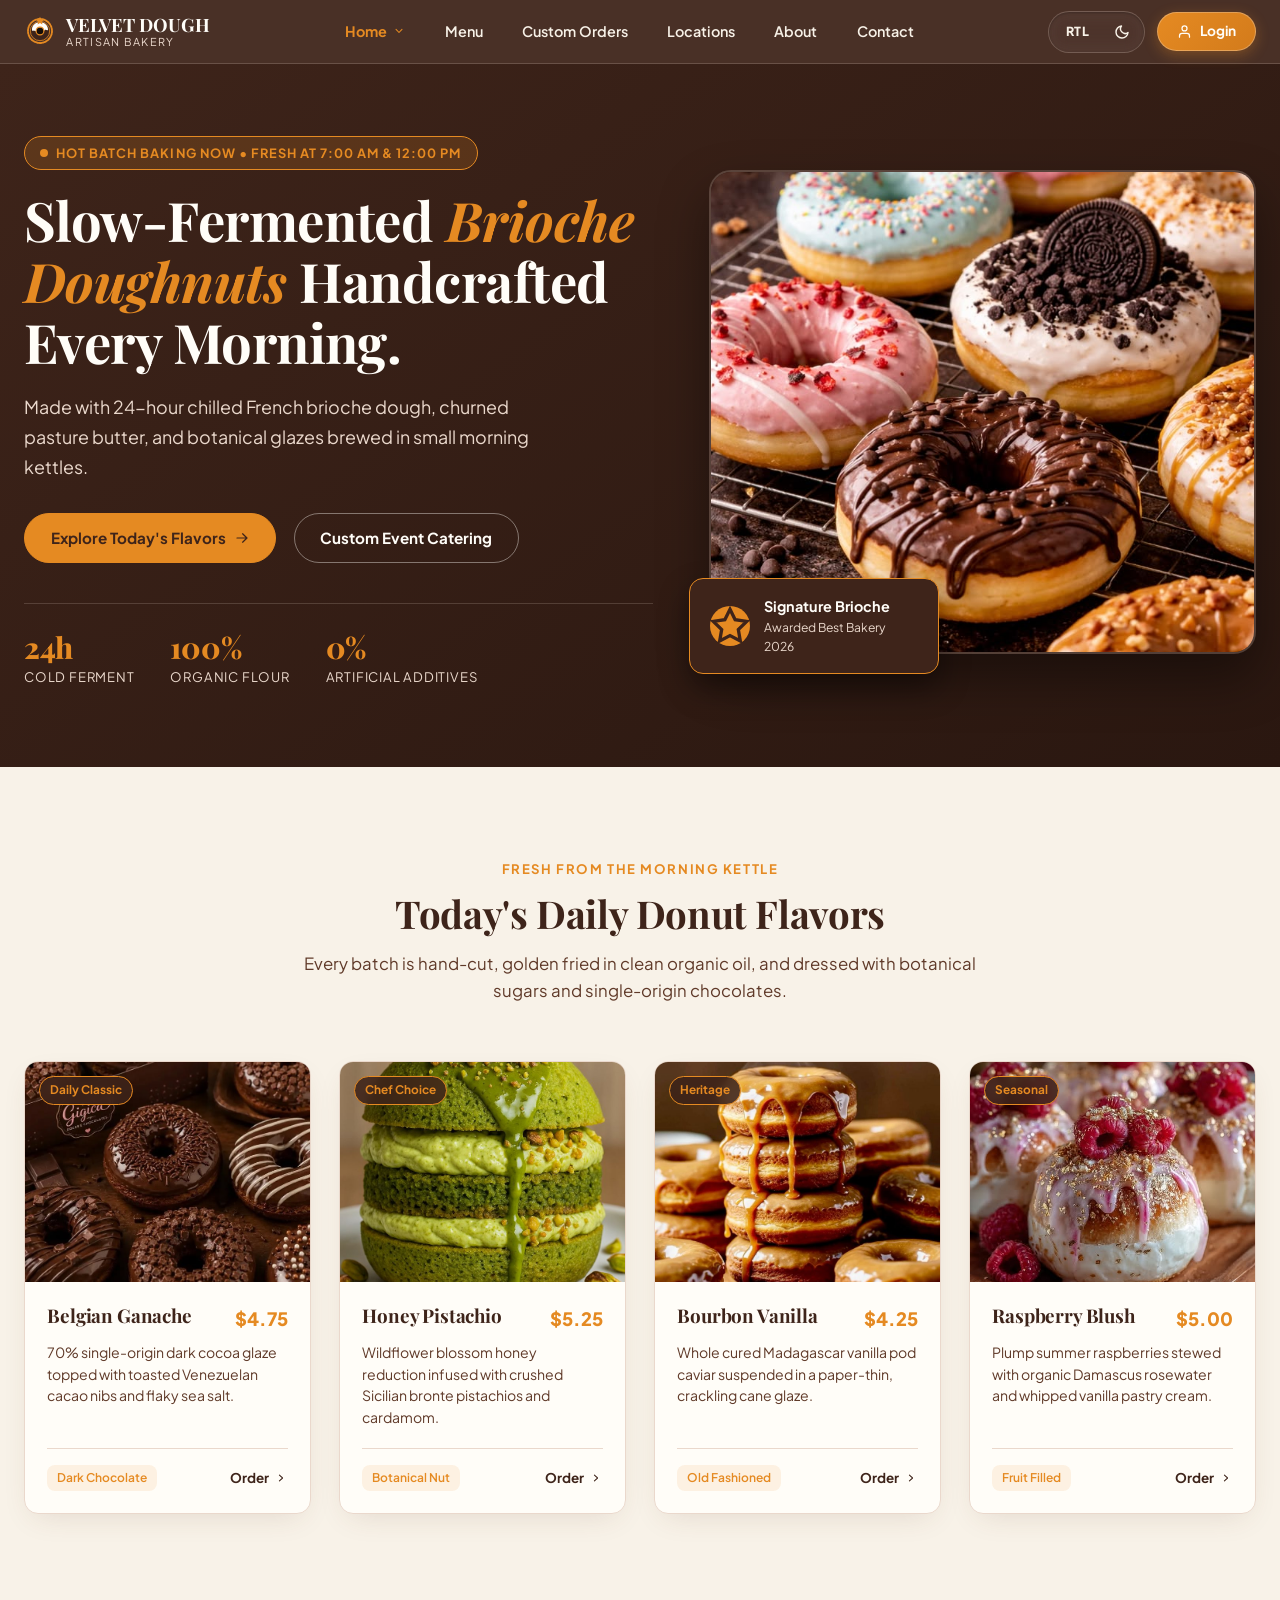
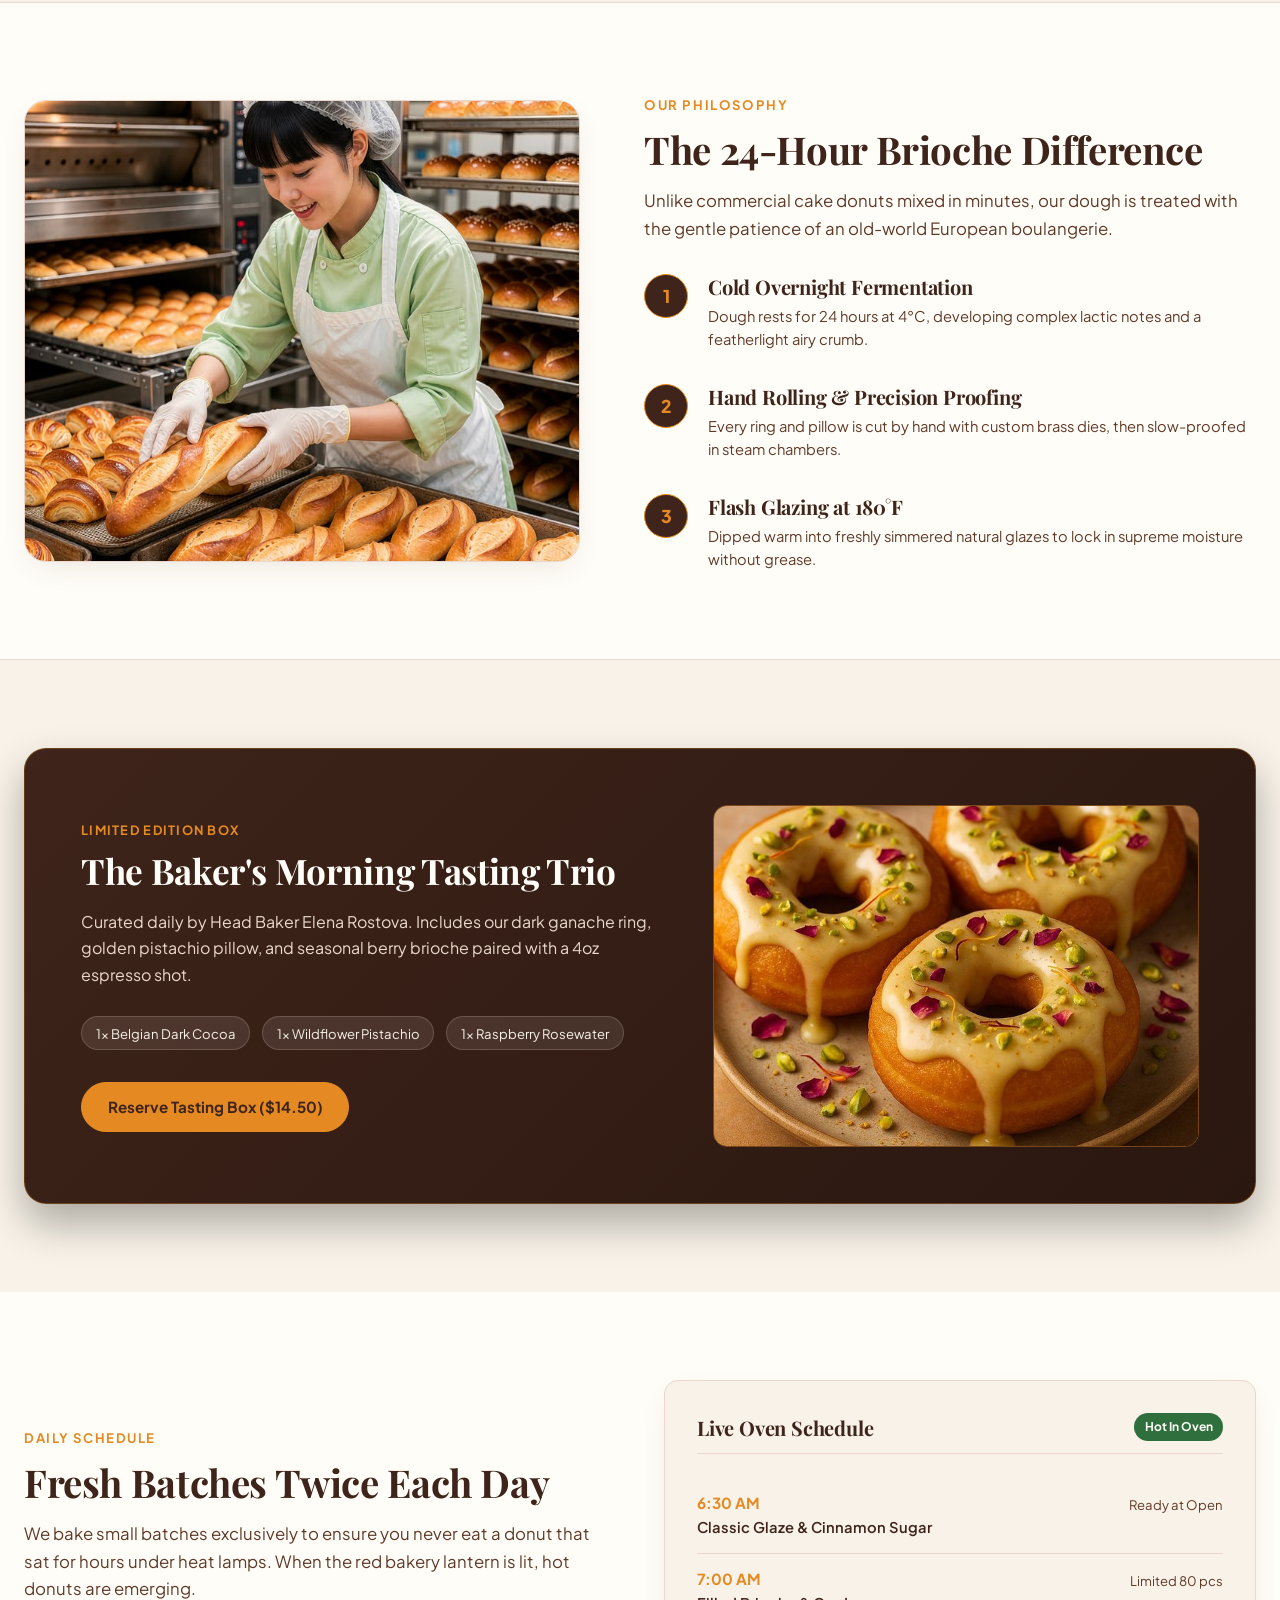
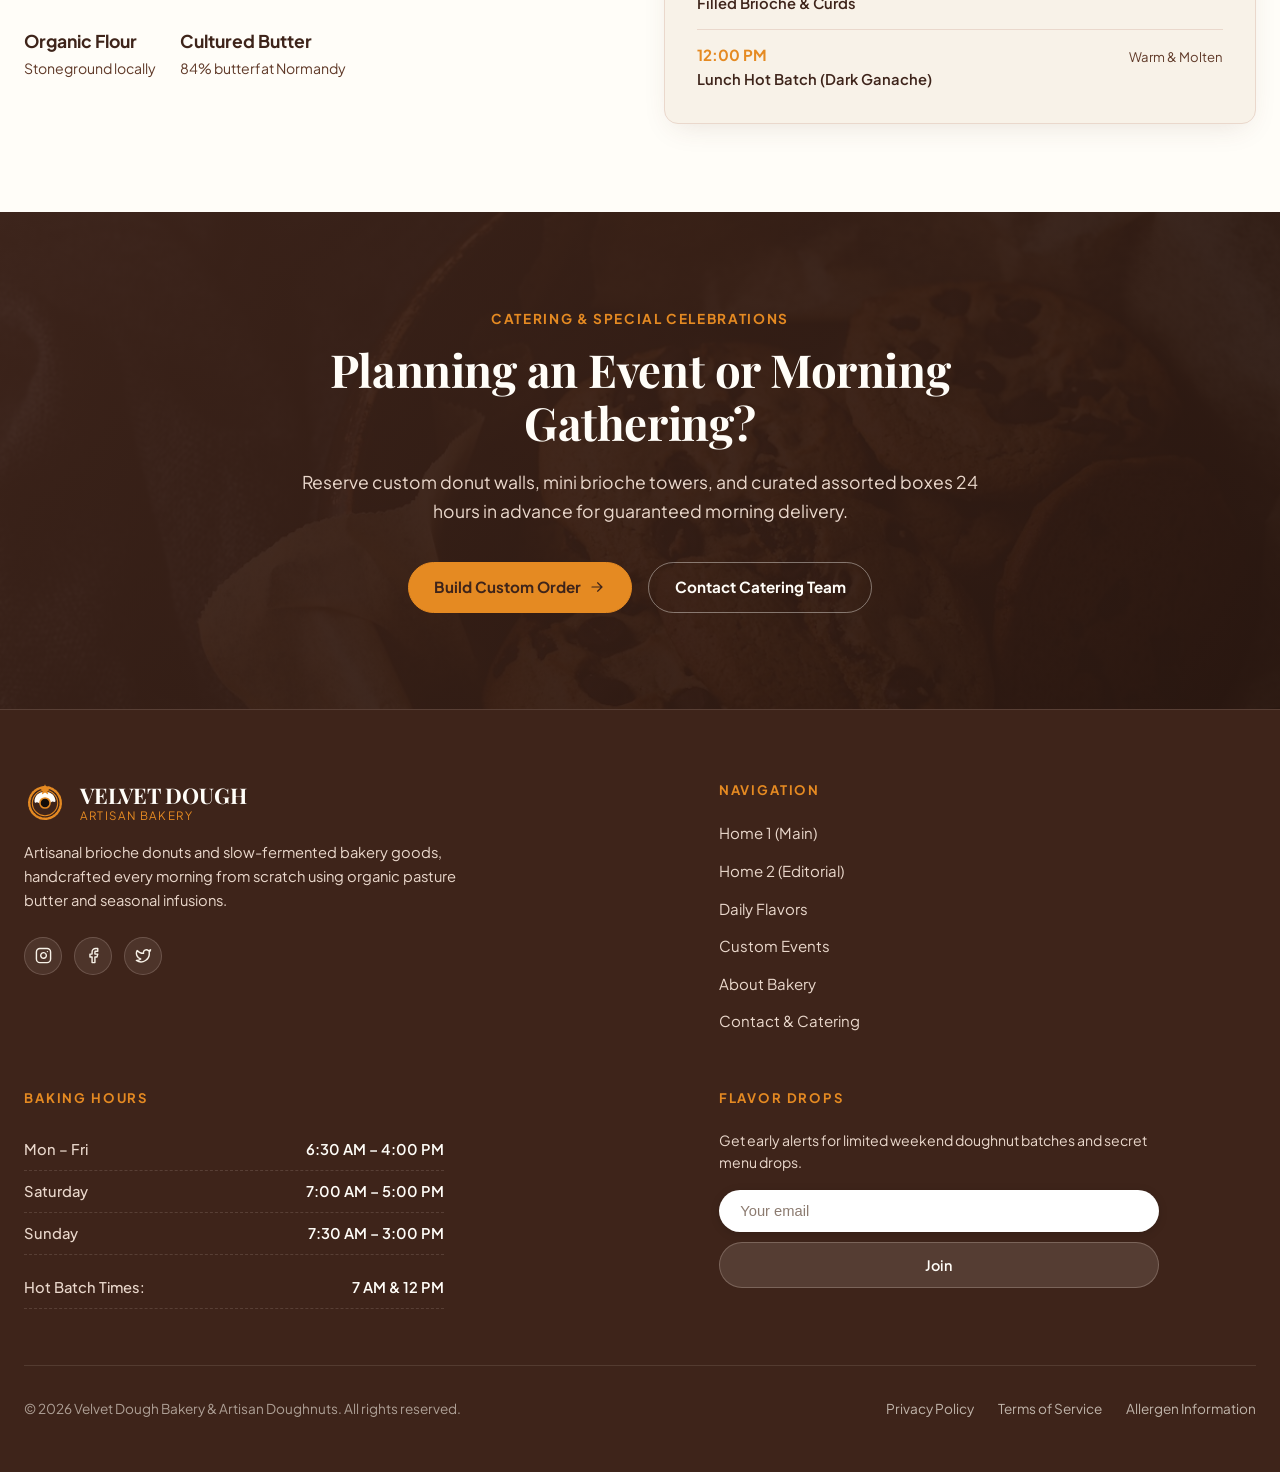
==== index.html @ 15574b07 "first commit" ====
<!DOCTYPE html>
<html lang="en" dir="ltr" data-theme="light">

<head>
  <meta charset="UTF-8">
  <meta name="viewport" content="width=device-width, initial-scale=1.0">
  <title>Velvet Dough | Artisan Donut Shop & Handcrafted Bakery</title>
  <meta name="description"
    content="Velvet Dough is an artisan donut shop crafting slow-fermented brioche donuts, small-batch seasonal glazes, and morning pastries fresh daily.">

  <!-- Core Design System CSS -->
  <link rel="icon" type="image/svg+xml" href="assets/images/favicon.svg">
  <link rel="stylesheet" href="assets/css/style.css">
  <link rel="stylesheet" href="assets/css/responsive.css">
</head>

<body>

  <!-- BRANDED GLOBAL LOADER -->
  <div id="global-loader" aria-label="Loading Velvet Dough">
    <div class="loader-donut-spinner"></div>
    <div class="loader-text">Velvet Dough</div>
  </div>

  <!-- FIXED SLIM HEADER (Compact Height, Single-Line Alignment) -->
  <header class="site-header" id="main-header">
    <div class="site-container header-inner">

      <!-- Brand Logo + Identity -->
      <a href="index.html" class="header-brand" aria-label="Velvet Dough Home">
        <div class="header-brand-icon">
          <svg viewBox="0 0 48 48" fill="none">
            <circle cx="24" cy="24" r="18" stroke="#E58A22" stroke-width="2.8" stroke-linecap="round" stroke-dasharray="2.5 1.5"/>
            <circle cx="24" cy="24" r="14.5" fill="#3E241A" stroke="#E58A22" stroke-width="1.2"/>
            <path d="M12 22C12 16 16.5 11 24 11C31.5 11 36 16 36 22C34.5 24 33 21 31 23C29 25 27.5 22 25.5 24C23.5 26 21.5 22.5 19.5 24C17.5 25.5 15.5 22 14 23.5C12.8 24.5 12 23 12 22Z" fill="#FFFDF8"/>
            <circle cx="24" cy="24" r="5.8" fill="#140D09" stroke="#E58A22" stroke-width="1.8"/>
            <path d="M24 2.5L25.8 6.5L30 7.2L26.8 10L27.6 14.2L24 12L20.4 14.2L21.2 10L18 7.2L22.2 6.5L24 2.5Z" fill="#E58A22"/>
            <circle cx="16" cy="18" r="1.1" fill="#FFFDF8"/>
            <circle cx="31" cy="17" r="1.1" fill="#FFFDF8"/>
          </svg>
        </div>
        <div class="header-brand-text">
          <span class="header-brand-title">VELVET DOUGH</span>
          <span class="header-brand-sub">Artisan Bakery</span>
        </div>
      </a>

      <!-- Desktop Navigation: EXACTLY 6 PRIMARY ITEMS -->
      <nav class="header-nav" aria-label="Primary Navigation">
        <!-- 1. Home (Click-only Dropdown) -->
        <div class="nav-item-dropdown">
          <button class="dropdown-toggle active" id="homeDropdownBtn" aria-haspopup="true" aria-expanded="false"
            type="button">
            <span>Home</span>
            <svg viewBox="0 0 20 20" fill="currentColor" aria-hidden="true">
              <path fill-rule="evenodd"
                d="M5.23 7.21a.75.75 0 011.06.02L10 10.94l3.71-3.71a.75.75 0 111.06 1.06l-4.24 4.25a.75.75 0 01-1.06 0L5.21 8.27a.75.75 0 01.02-1.06z"
                clip-rule="evenodd" />
            </svg>
          </button>
          <div class="dropdown-menu" id="homeDropdownMenu" aria-labelledby="homeDropdownBtn">
            <a href="index.html" class="dropdown-link active">Home 1 (Main)</a>
            <a href="home-2.html" class="dropdown-link">Home 2 (Editorial)</a>
          </div>
        </div>

        <!-- 2. Menu -->
        <a href="menu.html" class="nav-link">Menu</a>

        <!-- 3. Custom Orders -->
        <a href="custom-orders.html" class="nav-link">Custom Orders</a>

        <!-- 4. Locations -->
        <a href="locations.html" class="nav-link">Locations</a>

        <!-- 5. About (Mandatory) -->
        <a href="about.html" class="nav-link">About</a>

        <!-- 6. Contact -->
        <a href="contact.html" class="nav-link">Contact</a>
      </nav>

      <!-- Desktop Header Controls: RTL, Dark Mode, Member Login -->
      <div class="header-actions">
        <div class="header-controls-pill">
          <button class="btn-control-icon rtl-toggle-btn" aria-label="Toggle Text Direction (RTL / LTR)"
            title="Toggle Direction (RTL / LTR)">
            <span class="rtl-toggle-text">RTL</span>
          </button>

          <button class="btn-control-icon theme-toggle-btn" aria-label="Toggle Dark Mode" title="Toggle Theme">
            <svg class="icon-sun" viewBox="0 0 24 24" fill="none" stroke="currentColor" stroke-width="2.2"
              stroke-linecap="round" stroke-linejoin="round" style="display:none;">
              <circle cx="12" cy="12" r="5" />
              <line x1="12" y1="1" x2="12" y2="3" />
              <line x1="12" y1="21" x2="12" y2="23" />
              <line x1="4.22" y1="4.22" x2="5.64" y2="5.64" />
              <line x1="18.36" y1="18.36" x2="19.78" y2="19.78" />
              <line x1="1" y1="12" x2="3" y2="12" />
              <line x1="21" y1="12" x2="23" y2="12" />
              <line x1="4.22" y1="19.78" x2="5.64" y2="18.36" />
              <line x1="18.36" y1="5.64" x2="19.78" y2="4.22" />
            </svg>
            <svg class="icon-moon" viewBox="0 0 24 24" fill="none" stroke="currentColor" stroke-width="2.2"
              stroke-linecap="round" stroke-linejoin="round">
              <path d="M21 12.79A9 9 0 1 1 11.21 3 7 7 0 0 0 21 12.79z" />
            </svg>
          </button>
        </div>

        <!-- Login Button Linking to Dedicated Login Page -->
        <a href="login.html" class="btn-login" aria-label="Member Sign In">
          <svg viewBox="0 0 24 24" fill="none" stroke="currentColor" stroke-width="2" stroke-linecap="round"
            stroke-linejoin="round">
            <path d="M20 21v-2a4 4 0 0 0-4-4H8a4 4 0 0 0-4 4v2" />
            <circle cx="12" cy="7" r="4" />
          </svg>
          <span>Login</span>
        </a>

        <!-- Mobile Menu Hamburger Button -->
        <button class="btn-menu-toggle" aria-label="Open Navigation Menu" type="button">
          <svg viewBox="0 0 24 24" fill="none" stroke="currentColor" stroke-width="2.2" stroke-linecap="round"
            stroke-linejoin="round">
            <line x1="3" y1="12" x2="21" y2="12" />
            <line x1="3" y1="6" x2="21" y2="6" />
            <line x1="3" y1="18" x2="21" y2="18" />
          </svg>
        </button>
      </div>

    </div>
  </header>

  <!-- MOBILE OFFCANVAS DRAWER -->
  <aside class="mobile-nav-drawer" id="mobileDrawer" aria-hidden="true">
    <div class="mobile-nav-panel">
      <div class="mobile-nav-header">
        <a href="index.html" class="header-brand">
          <div class="header-brand-icon">
            <svg viewBox="0 0 48 48" fill="none">
              <circle cx="24" cy="24" r="18" stroke="#E58A22" stroke-width="2.8" stroke-linecap="round" stroke-dasharray="2.5 1.5"/>
              <circle cx="24" cy="24" r="14.5" fill="#3E241A" stroke="#E58A22" stroke-width="1.2"/>
              <path d="M12 22C12 16 16.5 11 24 11C31.5 11 36 16 36 22C34.5 24 33 21 31 23C29 25 27.5 22 25.5 24C23.5 26 21.5 22.5 19.5 24C17.5 25.5 15.5 22 14 23.5C12.8 24.5 12 23 12 22Z" fill="#FFFDF8"/>
              <circle cx="24" cy="24" r="5.8" fill="#140D09" stroke="#E58A22" stroke-width="1.8"/>
              <path d="M24 2.5L25.8 6.5L30 7.2L26.8 10L27.6 14.2L24 12L20.4 14.2L21.2 10L18 7.2L22.2 6.5L24 2.5Z" fill="#E58A22"/>
            </svg>
          </div>
          <div class="header-brand-text">
            <span class="header-brand-title">VELVET DOUGH</span>
            <span class="header-brand-sub">Artisan Bakery</span>
          </div>
        </a>
        <button class="mobile-close-btn" aria-label="Close Navigation Menu" type="button">
          <svg viewBox="0 0 24 24" fill="none" stroke="currentColor" stroke-width="2" stroke-linecap="round"
            stroke-linejoin="round" style="width:20px;height:20px;">
            <line x1="18" y1="6" x2="6" y2="18" />
            <line x1="6" y1="6" x2="18" y2="18" />
          </svg>
        </button>
      </div>

      <nav class="mobile-nav-body">
        <div class="mobile-accordion-wrapper">
          <button class="mobile-accordion-toggle" type="button" aria-expanded="false">
            <span>Home</span>
            <svg viewBox="0 0 20 20" fill="currentColor">
              <path fill-rule="evenodd"
                d="M5.23 7.21a.75.75 0 011.06.02L10 10.94l3.71-3.71a.75.75 0 111.06 1.06l-4.24 4.25a.75.75 0 01-1.06 0L5.21 8.27a.75.75 0 01.02-1.06z"
                clip-rule="evenodd" />
            </svg>
          </button>
          <div class="mobile-accordion-content">
            <a href="index.html" class="mobile-sublink active">Home 1 (Main)</a>
            <a href="home-2.html" class="mobile-sublink">Home 2 (Editorial)</a>
          </div>
        </div>

        <a href="menu.html" class="mobile-nav-link">Menu</a>
        <a href="custom-orders.html" class="mobile-nav-link">Custom Orders</a>
        <a href="locations.html" class="mobile-nav-link">Locations</a>
        <a href="about.html" class="mobile-nav-link">About</a>
        <a href="contact.html" class="mobile-nav-link">Contact</a>
      </nav>

      <div class="mobile-nav-footer">
        <a href="login.html" class="mobile-drawer-login">Sign In / Login</a>
      </div>
    </div>
  </aside>

  <!-- AUTH MODAL (LOGIN & REGISTER) -->
  <div class="auth-modal-overlay" id="authModal" aria-hidden="true" role="dialog" aria-modal="true">
    <div class="auth-modal-card">
      <button class="auth-modal-close" aria-label="Close Dialog" type="button">
        <svg viewBox="0 0 24 24" fill="none" stroke="currentColor" stroke-width="2" stroke-linecap="round"
          stroke-linejoin="round" style="width:18px;height:18px;">
          <line x1="18" y1="6" x2="6" y2="18" />
          <line x1="6" y1="6" x2="18" y2="18" />
        </svg>
      </button>
      <div class="auth-modal-header">
        <h3 style="font-size:1.4rem;">Welcome to Velvet Dough</h3>
        <p style="font-size:0.88rem;margin-top:0.35rem;">Fresh donuts, artisan sourdough, and exclusive member drops.
        </p>
        <div class="auth-modal-tabs">
          <button class="auth-tab-btn active" data-tab="login" type="button">Sign In</button>
          <button class="auth-tab-btn" data-tab="register" type="button">Create Account</button>
        </div>
      </div>
      <div class="auth-modal-body">
        <form id="modal-login-form"
          onsubmit="event.preventDefault(); alert('Login successful!'); document.querySelector('.auth-modal-overlay').classList.remove('open');">
          <div class="auth-form-group">
            <label class="auth-form-label" for="login-email">Email Address</label>
            <input class="auth-form-input" type="email" id="login-email" placeholder="baker@velvetdough.com" required>
          </div>
          <div class="auth-form-group">
            <label class="auth-form-label" for="login-password">Password</label>
            <input class="auth-form-input" type="password" id="login-password" placeholder="••••••••" required>
          </div>
          <button type="submit" class="auth-submit-btn">Sign In to Velvet Dough</button>
        </form>

        <form id="modal-register-form" style="display:none;"
          onsubmit="event.preventDefault(); alert('Account registered!'); document.querySelector('.auth-modal-overlay').classList.remove('open');">
          <div class="auth-form-group">
            <label class="auth-form-label" for="reg-name">Full Name</label>
            <input class="auth-form-input" type="text" id="reg-name" placeholder="Eleanor Vance" required>
          </div>
          <div class="auth-form-group">
            <label class="auth-form-label" for="reg-email">Email Address</label>
            <input class="auth-form-input" type="email" id="reg-email" placeholder="baker@velvetdough.com" required>
          </div>
          <div class="auth-form-group">
            <label class="auth-form-label" for="reg-password">Create Password</label>
            <input class="auth-form-input" type="password" id="reg-password" placeholder="••••••••" required>
          </div>
          <button type="submit" class="auth-submit-btn">Register for Member Club</button>
        </form>
      </div>
    </div>
  </div>

  <!-- ==========================================================================
       MAIN CONTENT: EXACTLY 6 MAIN CONTENT SECTIONS (HOME 1)
       ========================================================================== -->
  <main id="main-content">

    <!-- SECTION 1: HERO SHOWCASE (Artisanal Warm Split) -->
    <section class="hero-section" id="hero">
      <div class="site-container">
        <div class="hero-grid">
          <div>
            <div class="hero-badge">
              <span class="hero-badge-dot"></span>
              <span>Hot Batch Baking Now • Fresh at 7:00 AM & 12:00 PM</span>
            </div>
            <h1 class="hero-title">
              Slow-Fermented <em>Brioche Doughnuts</em> Handcrafted Every Morning.
            </h1>
            <p class="hero-lead">
              Made with 24-hour chilled French brioche dough, churned pasture butter, and botanical glazes brewed in
              small morning kettles.
            </p>
            <div class="hero-actions">
              <a href="menu.html" class="btn-primary">
                <span>Explore Today's Flavors</span>
                <svg viewBox="0 0 20 20" fill="currentColor" style="width:16px;height:16px;">
                  <path fill-rule="evenodd"
                    d="M3 10a.75.75 0 01.75-.75h10.638L10.23 5.29a.75.75 0 111.04-1.08l5.5 5.25a.75.75 0 010 1.08l-5.5 5.25a.75.75 0 11-1.04-1.08l4.158-3.96H3.75A.75.75 0 013 10z"
                    clip-rule="evenodd" />
                </svg>
              </a>
              <a href="custom-orders.html" class="btn-dark-secondary">Custom Event Catering</a>
            </div>
            <div class="hero-metrics">
              <div class="hero-metric-item">
                <h4>24h</h4>
                <p>Cold Ferment</p>
              </div>
              <div class="hero-metric-item">
                <h4>100%</h4>
                <p>Organic Flour</p>
              </div>
              <div class="hero-metric-item">
                <h4>0%</h4>
                <p>Artificial Additives</p>
              </div>
            </div>
          </div>

          <div class="hero-image-wrapper">
            <div class="hero-image-frame">
              <img src="assets/images/hero/p1.jpg" alt="Fresh artisan glazed donuts resting on bakery cooling rack"
                width="600" height="480" loading="eager">
            </div>
            <div class="hero-floating-card">
              <div class="hero-floating-icon">
                <svg viewBox="0 0 24 24" fill="none" stroke="currentColor" stroke-width="2">
                  <path
                    d="M12 2l3.09 6.26L22 9.27l-5 4.87 1.18 6.88L12 17.77l-6.18 3.25L7 14.14 2 9.27l6.91-1.01L12 2z" />
                </svg>
              </div>
              <div>
                <div class="hero-floating-title">Signature Brioche</div>
                <div class="hero-floating-sub">Awarded Best Bakery 2026</div>
              </div>
            </div>
          </div>
        </div>
      </div>
    </section>

    <!-- SECTION 2: DAILY FRESH FLAVORS (4 Even Product Cards) -->
    <section class="flavors-section" id="daily-flavors">
      <div class="site-container">
        <div class="section-head">
          <span class="section-eyebrow">Fresh From The Morning Kettle</span>
          <h2 class="section-title">Today's Daily Donut Flavors</h2>
          <p class="section-subtitle">
            Every batch is hand-cut, golden fried in clean organic oil, and dressed with botanical sugars and
            single-origin chocolates.
          </p>
        </div>

        <div class="flavors-grid">
          <!-- Card 1 -->
          <article class="flavor-card">
            <div class="flavor-card-image-wrap">
              <img src="assets/images/products/p2.jpg" alt="Belgian Dark Chocolate Ganache Donut" loading="lazy">
              <span class="flavor-card-badge">Daily Classic</span>
            </div>
            <div class="flavor-card-content">
              <div class="flavor-card-header">
                <h3 class="flavor-title">Belgian Ganache</h3>
                <span class="flavor-price">$4.75</span>
              </div>
              <p class="flavor-desc">
                70% single-origin dark cocoa glaze topped with toasted Venezuelan cacao nibs and flaky sea salt.
              </p>
              <div class="flavor-card-footer">
                <span class="flavor-tag">Dark Chocolate</span>
                <a href="menu.html" class="btn-card-order" aria-label="View Belgian Ganache Details">
                  <span>Order</span>
                  <svg viewBox="0 0 20 20" fill="currentColor" style="width:14px;height:14px;">
                    <path fill-rule="evenodd"
                      d="M7.21 14.77a.75.75 0 01.02-1.06L11.168 10 7.23 6.29a.75.75 0 111.04-1.08l4.5 4.25a.75.75 0 010 1.08l-4.5 4.25a.75.75 0 01-1.06-.02z"
                      clip-rule="evenodd" />
                  </svg>
                </a>
              </div>
            </div>
          </article>

          <!-- Card 2 -->
          <article class="flavor-card">
            <div class="flavor-card-image-wrap">
              <img src="assets/images/products/p3.jpg" alt="Golden Honey Pistachio Brioche Donut" loading="lazy">
              <span class="flavor-card-badge">Chef Choice</span>
            </div>
            <div class="flavor-card-content">
              <div class="flavor-card-header">
                <h3 class="flavor-title">Honey Pistachio</h3>
                <span class="flavor-price">$5.25</span>
              </div>
              <p class="flavor-desc">
                Wildflower blossom honey reduction infused with crushed Sicilian bronte pistachios and cardamom.
              </p>
              <div class="flavor-card-footer">
                <span class="flavor-tag">Botanical Nut</span>
                <a href="menu.html" class="btn-card-order" aria-label="View Honey Pistachio Details">
                  <span>Order</span>
                  <svg viewBox="0 0 20 20" fill="currentColor" style="width:14px;height:14px;">
                    <path fill-rule="evenodd"
                      d="M7.21 14.77a.75.75 0 01.02-1.06L11.168 10 7.23 6.29a.75.75 0 111.04-1.08l4.5 4.25a.75.75 0 010 1.08l-4.5 4.25a.75.75 0 01-1.06-.02z"
                      clip-rule="evenodd" />
                  </svg>
                </a>
              </div>
            </div>
          </article>

          <!-- Card 3 -->
          <article class="flavor-card">
            <div class="flavor-card-image-wrap">
              <img src="assets/images/products/p4.jpg" alt="Madagascar Bourbon Vanilla Bean Glaze Donut" loading="lazy">
              <span class="flavor-card-badge">Heritage</span>
            </div>
            <div class="flavor-card-content">
              <div class="flavor-card-header">
                <h3 class="flavor-title">Bourbon Vanilla</h3>
                <span class="flavor-price">$4.25</span>
              </div>
              <p class="flavor-desc">
                Whole cured Madagascar vanilla pod caviar suspended in a paper-thin, crackling cane glaze.
              </p>
              <div class="flavor-card-footer">
                <span class="flavor-tag">Old Fashioned</span>
                <a href="menu.html" class="btn-card-order" aria-label="View Bourbon Vanilla Details">
                  <span>Order</span>
                  <svg viewBox="0 0 20 20" fill="currentColor" style="width:14px;height:14px;">
                    <path fill-rule="evenodd"
                      d="M7.21 14.77a.75.75 0 01.02-1.06L11.168 10 7.23 6.29a.75.75 0 111.04-1.08l4.5 4.25a.75.75 0 010 1.08l-4.5 4.25a.75.75 0 01-1.06-.02z"
                      clip-rule="evenodd" />
                  </svg>
                </a>
              </div>
            </div>
          </article>

          <!-- Card 4 -->
          <article class="flavor-card">
            <div class="flavor-card-image-wrap">
              <img src="assets/images/products/p5.jpg" alt="Wild Raspberry Rosewater Filled Brioche Donut"
                loading="lazy">
              <span class="flavor-card-badge">Seasonal</span>
            </div>
            <div class="flavor-card-content">
              <div class="flavor-card-header">
                <h3 class="flavor-title">Raspberry Blush</h3>
                <span class="flavor-price">$5.00</span>
              </div>
              <p class="flavor-desc">
                Plump summer raspberries stewed with organic Damascus rosewater and whipped vanilla pastry cream.
              </p>
              <div class="flavor-card-footer">
                <span class="flavor-tag">Fruit Filled</span>
                <a href="menu.html" class="btn-card-order" aria-label="View Raspberry Blush Details">
                  <span>Order</span>
                  <svg viewBox="0 0 20 20" fill="currentColor" style="width:14px;height:14px;">
                    <path fill-rule="evenodd"
                      d="M7.21 14.77a.75.75 0 01.02-1.06L11.168 10 7.23 6.29a.75.75 0 111.04-1.08l4.5 4.25a.75.75 0 010 1.08l-4.5 4.25a.75.75 0 01-1.06-.02z"
                      clip-rule="evenodd" />
                  </svg>
                </a>
              </div>
            </div>
          </article>
        </div>
      </div>
    </section>

    <!-- SECTION 3: 24H BRIOCHE CRAFT (Unique Process Workflow) -->
    <section class="craft-section" id="craft-process">
      <div class="site-container">
        <div class="craft-grid">
          <div class="craft-media">
            <div class="craft-image-main">
              <img src="assets/images/sections/p6.jpg" alt="Artisan baker folding fermenting brioche dough"
                loading="lazy">
            </div>
          </div>

          <div>
            <span class="section-eyebrow">Our Philosophy</span>
            <h2 class="section-title">The 24-Hour Brioche Difference</h2>
            <p style="font-size:1.05rem;color:var(--text-muted);margin-bottom:2rem;line-height:1.65;">
              Unlike commercial cake donuts mixed in minutes, our dough is treated with the gentle patience of an
              old-world European boulangerie.
            </p>

            <div class="craft-steps-list">
              <div class="craft-step-item">
                <div class="craft-step-number">1</div>
                <div class="craft-step-content">
                  <h3>Cold Overnight Fermentation</h3>
                  <p>
                    Dough rests for 24 hours at 4°C, developing complex lactic notes and a featherlight airy crumb.
                  </p>
                </div>
              </div>

              <div class="craft-step-item">
                <div class="craft-step-number">2</div>
                <div class="craft-step-content">
                  <h3>Hand Rolling & Precision Proofing</h3>
                  <p>
                    Every ring and pillow is cut by hand with custom brass dies, then slow-proofed in steam chambers.
                  </p>
                </div>
              </div>

              <div class="craft-step-item">
                <div class="craft-step-number">3</div>
                <div class="craft-step-content">
                  <h3>Flash Glazing at 180°F</h3>
                  <p>
                    Dipped warm into freshly simmered natural glazes to lock in supreme moisture without grease.
                  </p>
                </div>
              </div>
            </div>
          </div>
        </div>
      </div>
    </section>

    <!-- SECTION 4: CHEF'S SIGNATURE HIGHLIGHT (Asymmetric Tasting Trio) -->
    <section class="signature-section" id="tasting-trio">
      <div class="site-container">
        <div class="signature-card-banner">
          <div>
            <span class="signature-tag">Limited Edition Box</span>
            <h2 class="signature-title">The Baker's Morning Tasting Trio</h2>
            <p class="signature-desc">
              Curated daily by Head Baker Elena Rostova. Includes our dark ganache ring, golden pistachio pillow, and
              seasonal berry brioche paired with a 4oz espresso shot.
            </p>
            <div class="signature-flavor-tags">
              <span class="signature-flavor-pill">1x Belgian Dark Cocoa</span>
              <span class="signature-flavor-pill">1x Wildflower Pistachio</span>
              <span class="signature-flavor-pill">1x Raspberry Rosewater</span>
            </div>
            <a href="menu.html" class="btn-primary">Reserve Tasting Box ($14.50)</a>
          </div>

          <div class="signature-media">
            <img src="assets/images/sections/p7.jpg"
              alt="Fresh artisan donuts glazed and garnished with pistachio and sugar" loading="lazy">
          </div>
        </div>
      </div>
    </section>

    <!-- SECTION 5: MORNING COUNTER & BATCH RITUAL -->
    <section class="counter-section" id="morning-counter">
      <div class="site-container">
        <div class="counter-grid">
          <div class="counter-info-box">
            <span class="section-eyebrow">Daily Schedule</span>
            <h2 class="section-title">Fresh Batches Twice Each Day</h2>
            <p style="font-size:1.05rem;color:var(--text-muted);line-height:1.65;margin-bottom:1.5rem;">
              We bake small batches exclusively to ensure you never eat a donut that sat for hours under heat lamps.
              When the red bakery lantern is lit, hot donuts are emerging.
            </p>
            <div style="display:flex;gap:1.5rem;flex-wrap:wrap;">
              <div>
                <strong style="display:block;font-size:1.1rem;color:var(--text-main);">Organic Flour</strong>
                <span style="font-size:0.88rem;color:var(--text-muted);">Stoneground locally</span>
              </div>
              <div>
                <strong style="display:block;font-size:1.1rem;color:var(--text-main);">Cultured Butter</strong>
                <span style="font-size:0.88rem;color:var(--text-muted);">84% butterfat Normandy</span>
              </div>
            </div>
          </div>

          <div class="counter-schedule-card">
            <div class="schedule-header">
              <h4>Live Oven Schedule</h4>
              <span class="live-status-badge">Hot In Oven</span>
            </div>

            <div class="schedule-row">
              <div>
                <div class="schedule-time">6:30 AM</div>
                <div class="schedule-batch-name">Classic Glaze & Cinnamon Sugar</div>
              </div>
              <span class="schedule-availability">Ready at Open</span>
            </div>

            <div class="schedule-row">
              <div>
                <div class="schedule-time">7:00 AM</div>
                <div class="schedule-batch-name">Filled Brioche & Curds</div>
              </div>
              <span class="schedule-availability">Limited 80 pcs</span>
            </div>

            <div class="schedule-row">
              <div>
                <div class="schedule-time">12:00 PM</div>
                <div class="schedule-batch-name">Lunch Hot Batch (Dark Ganache)</div>
              </div>
              <span class="schedule-availability">Warm & Molten</span>
            </div>
          </div>
        </div>
      </div>
    </section>

    <!-- SECTION 6: PRE-ORDER CTA BANNER (Strict Rule: Last Section is CTA) -->
    <section class="preorder-cta-section" id="preorder-cta">
      <div class="site-container">
        <div class="cta-inner-box">
          <span class="cta-eyebrow">Catering & Special Celebrations</span>
          <h2 class="cta-title">Planning an Event or Morning Gathering?</h2>
          <p class="cta-desc">
            Reserve custom donut walls, mini brioche towers, and curated assorted boxes 24 hours in advance for
            guaranteed morning delivery.
          </p>
          <div class="cta-button-group">
            <a href="custom-orders.html" class="btn-primary">
              <span>Build Custom Order</span>
              <svg viewBox="0 0 20 20" fill="currentColor" style="width:16px;height:16px;">
                <path fill-rule="evenodd"
                  d="M3 10a.75.75 0 01.75-.75h10.638L10.23 5.29a.75.75 0 111.04-1.08l5.5 5.25a.75.75 0 010 1.08l-5.5 5.25a.75.75 0 11-1.04-1.08l4.158-3.96H3.75A.75.75 0 013 10z"
                  clip-rule="evenodd" />
              </svg>
            </a>
            <a href="contact.html" class="btn-dark-secondary">Contact Catering Team</a>
          </div>
        </div>
      </div>
    </section>

  </main>

  <!-- SHARED FOOTER -->
  <footer class="site-footer">
    <div class="site-container">
      <div class="footer-grid">
        <!-- Col 1: Brand Info -->
        <div>
          <a href="index.html" class="footer-brand" aria-label="Velvet Dough Home">
            <div class="footer-brand-icon">
              <svg viewBox="0 0 48 48" fill="none">
                <circle cx="24" cy="24" r="18" stroke="#E58A22" stroke-width="2.8" stroke-linecap="round" stroke-dasharray="2.5 1.5"/>
                <circle cx="24" cy="24" r="14.5" fill="#3E241A" stroke="#E58A22" stroke-width="1.2"/>
                <path d="M12 22C12 16 16.5 11 24 11C31.5 11 36 16 36 22C34.5 24 33 21 31 23C29 25 27.5 22 25.5 24C23.5 26 21.5 22.5 19.5 24C17.5 25.5 15.5 22 14 23.5C12.8 24.5 12 23 12 22Z" fill="#FFFDF8"/>
                <circle cx="24" cy="24" r="5.8" fill="#140D09" stroke="#E58A22" stroke-width="1.8"/>
                <path d="M24 2.5L25.8 6.5L30 7.2L26.8 10L27.6 14.2L24 12L20.4 14.2L21.2 10L18 7.2L22.2 6.5L24 2.5Z" fill="#E58A22"/>
                <circle cx="16" cy="18" r="1.1" fill="#FFFDF8"/>
                <circle cx="31" cy="17" r="1.1" fill="#FFFDF8"/>
              </svg>
            </div>
            <div class="footer-brand-text">
              <span class="footer-brand-title">VELVET DOUGH</span>
              <span class="footer-brand-sub">Artisan Bakery</span>
            </div>
          </a>
          <p class="footer-brand-desc">
            Artisanal brioche donuts and slow-fermented bakery goods, handcrafted every morning from scratch using
            organic pasture butter and seasonal infusions.
          </p>
          <div class="footer-social-links">
            <a href="#" class="footer-social-btn" aria-label="Instagram">
              <svg viewBox="0 0 24 24" fill="none" stroke="currentColor" stroke-width="2" stroke-linecap="round"
                stroke-linejoin="round">
                <rect x="2" y="2" width="20" height="20" rx="5" ry="5" />
                <path d="M16 11.37A4 4 0 1 1 12.63 8 4 4 0 0 1 16 11.37z" />
                <line x1="17.5" y1="6.5" x2="17.51" y2="6.5" />
              </svg>
            </a>
            <a href="#" class="footer-social-btn" aria-label="Facebook">
              <svg viewBox="0 0 24 24" fill="none" stroke="currentColor" stroke-width="2" stroke-linecap="round"
                stroke-linejoin="round">
                <path d="M18 2h-3a5 5 0 0 0-5 5v3H7v4h3v8h4v-8h3l1-4h-4V7a1 1 0 0 1 1-1h3z" />
              </svg>
            </a>
            <a href="#" class="footer-social-btn" aria-label="Twitter / X">
              <svg viewBox="0 0 24 24" fill="none" stroke="currentColor" stroke-width="2" stroke-linecap="round"
                stroke-linejoin="round">
                <path
                  d="M22 4s-.7 2.1-2 3.4c1.6 10-9.4 17.3-18 11.6 2.2.1 4.4-.6 6-2C3 15.5.5 9.6 3 5c2.2 2.6 5.6 4.1 9 4-.9-4.2 4-6.6 7-3.8 1.1 0 3-1.2 3-1.2z" />
              </svg>
            </a>
          </div>
        </div>

        <!-- Col 2: Navigation -->
        <div>
          <h4 class="footer-col-title">Navigation</h4>
          <ul class="footer-nav-list">
            <li><a href="index.html" class="footer-nav-link">Home 1 (Main)</a></li>
            <li><a href="home-2.html" class="footer-nav-link">Home 2 (Editorial)</a></li>
            <li><a href="menu.html" class="footer-nav-link">Daily Flavors</a></li>
            <li><a href="custom-orders.html" class="footer-nav-link">Custom Events</a></li>
            <li><a href="about.html" class="footer-nav-link">About Bakery</a></li>
            <li><a href="contact.html" class="footer-nav-link">Contact & Catering</a></li>
          </ul>
        </div>

        <!-- Col 3: Hours -->
        <div>
          <h4 class="footer-col-title">Baking Hours</h4>
          <div class="footer-hours-item">
            <span>Mon – Fri</span>
            <span>6:30 AM – 4:00 PM</span>
          </div>
          <div class="footer-hours-item">
            <span>Saturday</span>
            <span>7:00 AM – 5:00 PM</span>
          </div>
          <div class="footer-hours-item">
            <span>Sunday</span>
            <span>7:30 AM – 3:00 PM</span>
          </div>
          <div class="footer-hours-item" style="margin-top:0.75rem;">
            <span>Hot Batch Times:</span>
            <span>7 AM & 12 PM</span>
          </div>
        </div>

        <!-- Col 4: Newsletter -->
        <div>
          <h4 class="footer-col-title">Flavor Drops</h4>
          <p style="font-size:0.88rem;color:var(--color-beige);margin-bottom:1rem;">
            Get early alerts for limited weekend doughnut batches and secret menu drops.
          </p>
          <form onsubmit="event.preventDefault(); alert('Subscribed to Velvet Dough alerts!');"
            style="display:flex;gap:0.5rem;flex-wrap:wrap;">
            <input type="email" placeholder="Your email" required
              style="flex:1;min-width:160px;padding:0.6rem 0.85rem;background:rgba(248,242,232,0.1);border:1px solid rgba(234,216,204,0.25);border-radius:var(--radius-full);color:#FFFDF8;font-size:0.88rem;outline:none;">
            <button type="submit" class="btn-primary" style="padding:0.6rem 1.1rem;font-size:0.85rem;">Join</button>
          </form>
        </div>
      </div>

      <!-- Footer Bottom -->
      <div class="footer-bottom">
        <div>&copy; 2026 Velvet Dough Bakery &amp; Artisan Doughnuts. All rights reserved.</div>
        <div class="footer-legal-links">
          <a href="#" class="footer-nav-link">Privacy Policy</a>
          <a href="#" class="footer-nav-link">Terms of Service</a>
          <a href="#" class="footer-nav-link">Allergen Information</a>
        </div>
      </div>
    </div>
  </footer>

  <!-- SCROLL TO TOP -->
  <button class="btn-scroll-top" aria-label="Scroll to top" type="button">
    <svg viewBox="0 0 24 24" fill="none" stroke="currentColor" stroke-width="2.5" stroke-linecap="round"
      stroke-linejoin="round">
      <polyline points="18 15 12 9 6 15" />
    </svg>
  </button>

  <!-- Core JavaScript -->
  <script src="assets/js/main.js"></script>
</body>

</html>
---- assets/css/style.css ----
/* ==========================================================================
   DONUT SHOP & BAKERY - CORE BRAND DESIGN SYSTEM (STYLE.CSS)
   Strict Palette: Warm Chocolate + Cream + Golden Orange + Peach/Blush
   ========================================================================== */

@import url('https://fonts.googleapis.com/css2?family=Plus+Jakarta+Sans:wght@400;500;600;700;800&family=Playfair+Display:ital,wght@0,600;0,700;0,800;1,600&display=swap');

:root {
  /* Strict Brand Color Palette */
  --color-primary-dark: #603A29;     /* Deep Chocolate Brown */
  --color-espresso: #3E241A;         /* Dark Espresso Brown */
  --color-accent: #E58A22;           /* Warm Golden Orange */
  --color-accent-hover: #CC7616;     /* Deep Golden Orange */
  --color-cream: #F8F2E8;            /* Warm Cream / Ivory */
  --color-beige: #EAD8CC;            /* Soft Peach / Beige */
  --color-blush: #F2C8C9;            /* Soft Blush Pink */
  --color-warm-white: #FFFDF8;       /* Warm White Surface */
  
  /* Text and Surfaces (Light Mode) */
  --bg-body: #F8F2E8;
  --bg-surface: #FFFDF8;
  --bg-surface-alt: #EAD8CC;
  --bg-surface-contrast: #3E241A;
  --text-main: #3E241A;
  --text-muted: #603A29;
  --text-bright-light: #FFFDF8;
  --border-subtle: #EAD8CC;
  --border-accent: #E58A22;
  --header-bg: rgba(62, 36, 26, 0.94);
  --header-border: rgba(234, 216, 204, 0.2);
  --header-text: #FFFDF8;
  --shadow-warm: 0 10px 30px -10px rgba(96, 58, 41, 0.15);
  
  /* Typography */
  --font-heading: 'Playfair Display', Georgia, serif;
  --font-body: 'Plus Jakarta Sans', -apple-system, BlinkMacSystemFont, 'Segoe UI', Roboto, sans-serif;
  
  /* Header dimensions */
  --header-height: 64px;
  --radius-sm: 8px;
  --radius-md: 14px;
  --radius-lg: 22px;
  --radius-full: 9999px;
  --transition-fast: 0.22s cubic-bezier(0.16, 1, 0.3, 1);
  --transition-normal: 0.35s cubic-bezier(0.16, 1, 0.3, 1);
}

/* ==========================================================================
   DARK MODE SYSTEM (Strict #000000 Background)
   ========================================================================== */
[data-theme="dark"] {
  --bg-body: #000000;
  --bg-surface: #0e0a08;
  --bg-surface-alt: #1a120e;
  --bg-surface-contrast: #241610;
  --text-main: #FFFDF8;
  --text-muted: #F8F2E8;
  --text-bright-light: #FFFDF8;
  --border-subtle: #3E241A;
  --border-accent: #E58A22;
  --header-bg: rgba(0, 0, 0, 0.92);
  --header-border: rgba(229, 138, 34, 0.25);
  --header-text: #FFFDF8;
  --shadow-warm: 0 12px 36px -10px rgba(0, 0, 0, 0.85);
}

[data-theme="dark"] input[type="date"] {
  color-scheme: dark;
}

[data-theme="dark"] input[type="date"]::-webkit-calendar-picker-indicator {
  filter: brightness(0) invert(1) !important;
  opacity: 1 !important;
  cursor: pointer;
}

/* Reset & Box Sizing */
*, *::before, *::after {
  box-sizing: border-box;
  margin: 0;
  padding: 0;
}

html {
  font-size: 16px;
  scroll-behavior: smooth;
  height: 100%;
}

body {
  font-family: var(--font-body);
  background-color: var(--bg-body);
  color: var(--text-main);
  line-height: 1.6;
  min-height: 100%;
  display: flex;
  flex-direction: column;
  overflow-x: hidden;
  transition: background-color var(--transition-normal), color var(--transition-normal);
  padding-top: var(--header-height); /* accounts for fixed slim header */
}

/* Ensure no horizontal scrollbar */
body, html {
  max-width: 100%;
}

/* Typography Defaults */
h1, h2, h3, h4, h5, h6 {
  font-family: var(--font-heading);
  color: var(--text-main);
  line-height: 1.25;
  font-weight: 700;
  letter-spacing: -0.01em;
}

p {
  color: var(--text-muted);
}

a {
  color: inherit;
  text-decoration: none;
  transition: color var(--transition-fast);
}

img {
  max-width: 100%;
  height: auto;
  display: block;
}

button {
  font-family: inherit;
  cursor: pointer;
  border: none;
  background: none;
  outline: none;
}

button:focus-visible, a:focus-visible {
  outline: 2px solid var(--color-accent);
  outline-offset: 3px;
}

/* Shared Container */
.site-container {
  width: 100%;
  max-width: 1280px;
  margin-left: auto;
  margin-right: auto;
  padding-left: 1.5rem;
  padding-right: 1.5rem;
}

/* ==========================================================================
   GLOBAL BRANDED LOADER
   ========================================================================== */
#global-loader {
  position: fixed;
  inset: 0;
  background-color: var(--color-espresso);
  z-index: 99999;
  display: flex;
  flex-direction: column;
  align-items: center;
  justify-content: center;
  transition: opacity 0.5s ease, visibility 0.5s ease;
}

#global-loader.loaded {
  opacity: 0;
  visibility: hidden;
  pointer-events: none;
}

.loader-donut-spinner {
  width: 64px;
  height: 64px;
  border: 5px solid rgba(248, 242, 232, 0.2);
  border-top: 5px solid var(--color-accent);
  border-right: 5px solid var(--color-blush);
  border-radius: 50%;
  animation: spinDonut 0.9s cubic-bezier(0.5, 0.1, 0.5, 0.9) infinite;
}

.loader-text {
  margin-top: 1.25rem;
  font-family: var(--font-heading);
  font-size: 1.15rem;
  color: var(--color-cream);
  letter-spacing: 0.1em;
  text-transform: uppercase;
}

@keyframes spinDonut {
  0% { transform: rotate(0deg); }
  100% { transform: rotate(360deg); }
}

/* ==========================================================================
   FIXED SLIM HEADER (Height Compact, Single-line, No scroll off-screen)
   ========================================================================== */
.site-header {
  position: fixed;
  top: 0;
  left: 0;
  right: 0;
  height: var(--header-height);
  background-color: var(--header-bg);
  border-bottom: 1px solid var(--header-border);
  backdrop-filter: blur(12px);
  -webkit-backdrop-filter: blur(12px);
  z-index: 1000;
  display: flex;
  align-items: center;
  transition: background-color var(--transition-normal), border-color var(--transition-normal);
}

.header-inner {
  display: flex;
  align-items: center;
  justify-content: space-between;
  width: 100%;
  height: 100%;
}

/* Brand Logo & Name */
.header-brand {
  display: flex;
  align-items: center;
  gap: 0.65rem;
  text-decoration: none;
  flex-shrink: 0;
}

.header-brand-icon {
  width: 32px;
  height: 32px;
  color: var(--color-accent);
  display: flex;
  align-items: center;
  justify-content: center;
}

.header-brand-icon svg {
  width: 100%;
  height: 100%;
}

.header-brand-text {
  display: flex;
  flex-direction: column;
}

.header-brand-title {
  font-family: var(--font-heading);
  font-size: 1.15rem;
  font-weight: 700;
  color: #FFFDF8;
  line-height: 1.1;
  white-space: nowrap;
}

.header-brand-sub {
  font-size: 0.68rem;
  letter-spacing: 0.12em;
  text-transform: uppercase;
  color: var(--color-beige);
  line-height: 1;
  margin-top: 1px;
}

/* Desktop Navigation (Exactly 6 Nav Items) */
.header-nav {
  display: flex;
  align-items: center;
  gap: 1.25rem;
  margin: 0 1rem;
}

.nav-link {
  font-size: 0.9rem;
  font-weight: 600;
  color: var(--color-cream);
  padding: 0.4rem 0.6rem;
  border-radius: var(--radius-sm);
  display: inline-flex;
  align-items: center;
  gap: 0.35rem;
  white-space: nowrap;
  transition: color var(--transition-fast), background-color var(--transition-fast);
}

.nav-link:hover, .nav-link.active {
  color: var(--color-accent);
}

.nav-link.active {
  font-weight: 700;
}

/* Click-only Home Dropdown */
.nav-item-dropdown {
  position: relative;
}

.dropdown-toggle {
  background: transparent;
  border: none;
  cursor: pointer;
  display: inline-flex;
  align-items: center;
  gap: 0.3rem;
  font-size: 0.9rem;
  font-weight: 600;
  color: var(--color-cream);
  padding: 0.4rem 0.6rem;
  border-radius: var(--radius-sm);
  transition: color var(--transition-fast);
}

.dropdown-toggle:hover,
.dropdown-toggle[aria-expanded="true"],
.dropdown-toggle.active {
  color: var(--color-accent);
}

.dropdown-toggle.active {
  font-weight: 700;
}

.dropdown-toggle svg {
  width: 14px;
  height: 14px;
  transition: transform var(--transition-fast);
}

.dropdown-toggle.active svg {
  color: var(--color-accent);
}

.dropdown-toggle[aria-expanded="true"] svg {
  transform: rotate(180deg);
}

.dropdown-menu {
  position: absolute;
  top: calc(100% + 0.5rem);
  left: 0;
  background-color: var(--color-espresso);
  border: 1px solid rgba(234, 216, 204, 0.25);
  border-radius: var(--radius-md);
  padding: 0.5rem;
  min-width: 170px;
  box-shadow: 0 16px 36px rgba(0, 0, 0, 0.45);
  opacity: 0;
  visibility: hidden;
  transform: translateY(6px);
  transition: opacity var(--transition-fast), transform var(--transition-fast), visibility var(--transition-fast);
  z-index: 1050;
}

[data-theme="dark"] .dropdown-menu {
  background-color: #0e0a08;
  border-color: rgba(229, 138, 34, 0.3);
}

.dropdown-menu.open {
  opacity: 1;
  visibility: visible;
  transform: translateY(0);
}

.dropdown-link {
  display: block;
  padding: 0.5rem 0.85rem;
  font-size: 0.88rem;
  color: var(--color-cream);
  border-radius: var(--radius-sm);
  white-space: nowrap;
  transition: background-color var(--transition-fast), color var(--transition-fast);
}

.dropdown-link:hover, .dropdown-link.active {
  background-color: rgba(229, 138, 34, 0.15);
  color: var(--color-accent);
}

/* Header Action Controls (RTL, Dark Mode, Login Button) */
.header-actions {
  display: flex;
  align-items: center;
  gap: 0.75rem;
  flex-shrink: 0;
}

/* Luxury Capsule Pill for Theme & Direction */
.header-controls-pill {
  display: inline-flex;
  align-items: center;
  gap: 0.35rem;
  padding: 4px 6px;
  background: rgba(248, 242, 232, 0.08);
  border: 1px solid rgba(234, 216, 204, 0.22);
  border-radius: var(--radius-full);
  backdrop-filter: blur(10px);
  -webkit-backdrop-filter: blur(10px);
  box-shadow: inset 0 1px 3px rgba(0, 0, 0, 0.25);
}

[data-theme="dark"] .header-controls-pill {
  background: rgba(229, 138, 34, 0.08);
  border-color: rgba(229, 138, 34, 0.3);
}

.btn-control-icon {
  width: 32px;
  height: 32px;
  border-radius: 50%;
  display: inline-flex;
  align-items: center;
  justify-content: center;
  color: var(--color-cream);
  background-color: transparent;
  border: 1px solid transparent;
  cursor: pointer;
  position: relative;
  transition: all 0.25s cubic-bezier(0.16, 1, 0.3, 1);
}

.btn-control-icon:hover {
  background-color: var(--color-accent);
  color: #FFFDF8;
  border-color: var(--color-accent);
  transform: scale(1.08);
  box-shadow: 0 0 14px rgba(229, 138, 34, 0.45);
}

.btn-control-icon:active {
  transform: scale(0.92);
}

.btn-control-icon svg {
  width: 16px;
  height: 16px;
}

.btn-control-icon.rtl-toggle-btn {
  width: auto;
  min-width: 38px;
  height: 32px;
  padding: 0 0.6rem;
  border-radius: var(--radius-full);
  font-family: var(--font-body);
  font-size: 0.78rem;
  font-weight: 800;
  letter-spacing: 0.05em;
  text-transform: uppercase;
  color: var(--color-cream);
  line-height: 1;
}

.btn-control-icon.rtl-toggle-btn:hover {
  background-color: var(--color-accent);
  color: #FFFDF8;
  border-color: var(--color-accent);
  transform: scale(1.06);
  box-shadow: 0 0 14px rgba(229, 138, 34, 0.45);
}

[dir="rtl"] .btn-control-icon.rtl-toggle-btn {
  background-color: var(--color-accent);
  color: #26140E;
  font-weight: 800;
}

/* Login Button (Luxury Amber Pill linking to login.html) */
.btn-login {
  display: inline-flex;
  align-items: center;
  gap: 0.5rem;
  background: linear-gradient(135deg, #E58A22 0%, #D37B1B 100%);
  color: #FFFDF8;
  font-weight: 700;
  font-size: 0.86rem;
  padding: 0.48rem 1.2rem;
  border-radius: var(--radius-full);
  border: 1px solid rgba(255, 255, 255, 0.25);
  box-shadow: 0 4px 14px rgba(229, 138, 34, 0.32);
  text-decoration: none;
  cursor: pointer;
  transition: all 0.25s cubic-bezier(0.16, 1, 0.3, 1);
  white-space: nowrap;
}

.btn-login:hover {
  background: linear-gradient(135deg, #F59A30 0%, #E58A22 100%);
  transform: translateY(-2px);
  box-shadow: 0 6px 20px rgba(229, 138, 34, 0.5);
  color: #FFFDF8;
}

.btn-login svg {
  width: 15px;
  height: 15px;
}

/* Mobile Toggle Hamburger Button */
.btn-menu-toggle {
  display: none;
  width: 38px;
  height: 38px;
  border-radius: var(--radius-sm);
  align-items: center;
  justify-content: center;
  color: #FFFDF8;
  background-color: rgba(248, 242, 232, 0.08);
  border: 1px solid rgba(234, 216, 204, 0.2);
}

.btn-menu-toggle svg {
  width: 20px;
  height: 20px;
}

/* ==========================================================================
   MOBILE OFFCANVAS DRAWER & ACCORDION
   ========================================================================== */
.mobile-nav-drawer {
  position: fixed;
  inset: 0;
  background-color: rgba(0, 0, 0, 0.7);
  backdrop-filter: blur(4px);
  z-index: 10000;
  opacity: 0;
  visibility: hidden;
  transition: opacity var(--transition-normal), visibility var(--transition-normal);
}

.mobile-nav-drawer.open {
  opacity: 1;
  visibility: visible;
}

.mobile-nav-panel {
  position: absolute;
  top: 0;
  right: 0;
  width: 82%;
  max-width: 340px;
  height: 100%;
  background-color: var(--color-espresso);
  border-left: 1px solid rgba(234, 216, 204, 0.2);
  display: flex;
  flex-direction: column;
  transform: translateX(100%);
  transition: transform var(--transition-normal);
  overflow-y: auto;
}

[data-theme="dark"] .mobile-nav-panel {
  background-color: #000000;
  border-left-color: rgba(229, 138, 34, 0.25);
}

[dir="rtl"] .mobile-nav-panel {
  right: auto;
  left: 0;
  border-left: none;
  border-right: 1px solid rgba(234, 216, 204, 0.2);
  transform: translateX(-100%);
}

.mobile-nav-drawer.open .mobile-nav-panel {
  transform: translateX(0);
}

.mobile-nav-header {
  display: flex;
  align-items: center;
  justify-content: space-between;
  padding: 1.15rem 1.25rem;
  border-bottom: 1px solid rgba(234, 216, 204, 0.15);
}

.mobile-close-btn {
  width: 34px;
  height: 34px;
  border-radius: 50%;
  color: var(--color-cream);
  display: flex;
  align-items: center;
  justify-content: center;
  background-color: rgba(255, 253, 248, 0.08);
}

.mobile-nav-body {
  padding: 1.25rem;
  display: flex;
  flex-direction: column;
  gap: 0.5rem;
  flex: 1;
}

.mobile-nav-link {
  display: flex;
  align-items: center;
  justify-content: space-between;
  padding: 0.75rem 0.9rem;
  color: var(--color-cream);
  font-weight: 600;
  font-size: 1rem;
  border-radius: var(--radius-sm);
  background-color: rgba(248, 242, 232, 0.04);
}

.mobile-nav-link:hover, .mobile-nav-link.active {
  background-color: rgba(229, 138, 34, 0.18);
  color: var(--color-accent);
}

/* Mobile Accordion for Home */
.mobile-accordion-toggle {
  width: 100%;
  display: flex;
  align-items: center;
  justify-content: space-between;
  padding: 0.75rem 0.9rem;
  color: var(--color-cream);
  font-weight: 600;
  font-size: 1rem;
  border-radius: var(--radius-sm);
  background-color: rgba(248, 242, 232, 0.04);
}

.mobile-accordion-toggle svg {
  width: 16px;
  height: 16px;
  transition: transform var(--transition-fast);
}

.mobile-accordion-toggle[aria-expanded="true"] svg {
  transform: rotate(180deg);
}

.mobile-accordion-content {
  max-height: 0;
  overflow: hidden;
  flex-direction: column;
  gap: 0.35rem;
  padding: 0 0 0 1rem;
  transition: max-height 0.3s ease, padding 0.3s ease;
  display: flex;
}

[dir="rtl"] .mobile-accordion-content {
  padding: 0 1rem 0 0;
}

.mobile-accordion-content.open {
  max-height: 200px;
  padding: 0.5rem 0 0.5rem 1rem;
}

.mobile-sublink {
  padding: 0.55rem 0.85rem;
  color: var(--color-beige);
  font-size: 0.92rem;
  border-radius: var(--radius-sm);
}

.mobile-sublink:hover, .mobile-sublink.active {
  color: var(--color-accent);
  background-color: rgba(229, 138, 34, 0.12);
}

/* Home accordion toggle highlight when on a home page */
.mobile-accordion-toggle.active {
  color: var(--color-accent);
  background-color: rgba(229, 138, 34, 0.08);
}

.mobile-nav-footer {
  padding: 1.25rem;
  border-top: 1px solid rgba(234, 216, 204, 0.15);
  display: flex;
  flex-direction: column;
  gap: 1rem;
}

.mobile-controls-row {
  display: flex;
  align-items: center;
  justify-content: space-around;
  gap: 0.75rem;
}

/* ==========================================================================
   SHARED FOOTER (Warm Chocolate / Deep Espresso)
   ========================================================================== */
.site-footer {
  background-color: var(--color-espresso);
  color: var(--color-cream);
  border-top: 1px solid rgba(234, 216, 204, 0.15);
  padding: 4rem 0 2rem 0;
  margin-top: auto;
  position: relative;
}

[data-theme="dark"] .site-footer {
  background-color: #000000;
  border-top-color: rgba(229, 138, 34, 0.25);
}

.footer-grid {
  display: grid;
  grid-template-columns: 2fr 1fr 1fr 1.5fr;
  gap: 2.5rem;
  margin-bottom: 3.5rem;
}

.footer-brand {
  display: inline-flex;
  align-items: center;
  gap: 0.85rem;
  text-decoration: none;
  margin-bottom: 0.75rem;
  transition: transform var(--transition-fast);
}

.footer-brand:hover {
  transform: translateY(-2px);
}

.footer-brand-icon {
  width: 42px;
  height: 42px;
  display: flex;
  align-items: center;
  justify-content: center;
  flex-shrink: 0;
}

.footer-brand-icon svg {
  width: 100%;
  height: 100%;
}

.footer-brand-text {
  display: flex;
  flex-direction: column;
}

.footer-brand-title {
  font-family: var(--font-heading);
  font-size: 1.4rem;
  font-weight: 700;
  color: #FFFDF8;
  line-height: 1.1;
  margin-bottom: 0.15rem;
}

.footer-brand-sub {
  font-size: 0.72rem;
  letter-spacing: 0.12em;
  text-transform: uppercase;
  color: var(--color-accent);
  line-height: 1;
}

.footer-brand-desc {
  color: var(--color-beige);
  font-size: 0.92rem;
  max-width: 320px;
  margin-bottom: 1.5rem;
  line-height: 1.6;
}

.footer-social-links {
  display: flex;
  gap: 0.75rem;
}

.footer-social-btn {
  width: 38px;
  height: 38px;
  border-radius: 50%;
  background: rgba(248, 242, 232, 0.08);
  border: 1px solid rgba(234, 216, 204, 0.2);
  display: inline-flex;
  align-items: center;
  justify-content: center;
  color: var(--color-cream);
  transition: all var(--transition-fast);
}

.footer-social-btn:hover {
  background: var(--color-accent);
  color: #3E241A;
  border-color: var(--color-accent);
}

.footer-social-btn svg {
  width: 17px;
  height: 17px;
}

.footer-col-title {
  font-family: var(--font-heading);
  font-size: 1.1rem;
  color: #FFFDF8;
  margin-bottom: 1.25rem;
  position: relative;
  display: inline-block;
}

.footer-col-title::after {
  content: '';
  position: absolute;
  bottom: -6px;
  left: 0;
  width: 24px;
  height: 2px;
  background-color: var(--color-accent);
}

[dir="rtl"] .footer-col-title::after {
  left: auto;
  right: 0;
}

.footer-nav-list {
  list-style: none;
  display: flex;
  flex-direction: column;
  gap: 0.65rem;
}

.footer-nav-link {
  font-size: 0.9rem;
  color: var(--color-beige);
  transition: color var(--transition-fast);
}

.footer-nav-link:hover {
  color: var(--color-accent);
}

.footer-hours-item {
  display: flex;
  justify-content: space-between;
  font-size: 0.88rem;
  color: var(--color-beige);
  margin-bottom: 0.45rem;
}

.footer-hours-item span:last-child {
  font-weight: 600;
  color: var(--color-accent);
}

.footer-bottom {
  border-top: 1px solid rgba(234, 216, 204, 0.12);
  padding-top: 1.75rem;
  display: flex;
  align-items: center;
  justify-content: space-between;
  flex-wrap: wrap;
  gap: 1rem;
  font-size: 0.85rem;
  color: var(--color-beige);
}

.footer-legal-links {
  display: flex;
  align-items: center;
  gap: 1.5rem;
  flex-wrap: wrap;
}

/* Scroll To Top Button */
.btn-scroll-top {
  position: fixed;
  bottom: 1.8rem;
  right: 1.8rem;
  width: 44px;
  height: 44px;
  border-radius: 50%;
  background-color: var(--color-accent);
  color: #3E241A;
  box-shadow: 0 8px 24px rgba(229, 138, 34, 0.35);
  display: flex;
  align-items: center;
  justify-content: center;
  z-index: 900;
  opacity: 0;
  visibility: hidden;
  transform: translateY(12px);
  transition: all var(--transition-fast);
}

[dir="rtl"] .btn-scroll-top {
  right: auto;
  left: 1.8rem;
}

.btn-scroll-top.visible {
  opacity: 1;
  visibility: visible;
  transform: translateY(0);
}

.btn-scroll-top:hover {
  background-color: var(--color-accent-hover);
  color: #FFFDF8;
  transform: translateY(-3px);
}

.btn-scroll-top svg {
  width: 20px;
  height: 20px;
}

/* ==========================================================================
   LOGIN / REGISTER AUTH MODAL
   ========================================================================== */
.auth-modal-overlay {
  position: fixed;
  inset: 0;
  background: rgba(0, 0, 0, 0.75);
  backdrop-filter: blur(6px);
  z-index: 12000;
  display: flex;
  align-items: center;
  justify-content: center;
  padding: 1.5rem;
  opacity: 0;
  visibility: hidden;
  transition: opacity var(--transition-fast), visibility var(--transition-fast);
}

.auth-modal-overlay.open {
  opacity: 1;
  visibility: visible;
}

.auth-modal-card {
  background-color: var(--bg-surface);
  border: 1px solid var(--border-subtle);
  border-radius: var(--radius-lg);
  width: 100%;
  max-width: 440px;
  box-shadow: var(--shadow-warm);
  overflow: hidden;
  position: relative;
  transform: scale(0.95);
  transition: transform var(--transition-fast);
}

[data-theme="dark"] .auth-modal-card {
  background-color: #0e0a08;
  border-color: rgba(229, 138, 34, 0.3);
}

.auth-modal-overlay.open .auth-modal-card {
  transform: scale(1);
}

.auth-modal-close {
  position: absolute;
  top: 1.1rem;
  right: 1.1rem;
  width: 32px;
  height: 32px;
  border-radius: 50%;
  background: rgba(96, 58, 41, 0.1);
  color: var(--text-main);
  display: flex;
  align-items: center;
  justify-content: center;
  cursor: pointer;
}

[dir="rtl"] .auth-modal-close {
  right: auto;
  left: 1.1rem;
}

.auth-modal-header {
  padding: 2rem 2rem 1.25rem 2rem;
  text-align: center;
}

.auth-modal-tabs {
  display: flex;
  border-bottom: 1px solid var(--border-subtle);
  margin-top: 1.25rem;
}

.auth-tab-btn {
  flex: 1;
  padding: 0.75rem;
  font-weight: 700;
  font-size: 0.92rem;
  color: var(--text-muted);
  border-bottom: 2px solid transparent;
  transition: all var(--transition-fast);
}

.auth-tab-btn.active {
  color: var(--color-accent);
  border-bottom-color: var(--color-accent);
}

.auth-modal-body {
  padding: 1.5rem 2rem 2rem 2rem;
}

.auth-form-group {
  margin-bottom: 1.1rem;
}

.auth-form-label {
  display: block;
  font-size: 0.85rem;
  font-weight: 600;
  color: var(--text-main);
  margin-bottom: 0.35rem;
}

.auth-form-input {
  width: 100%;
  padding: 0.7rem 0.95rem;
  background-color: var(--bg-surface-alt);
  border: 1px solid var(--border-subtle);
  border-radius: var(--radius-sm);
  color: var(--text-main);
  font-family: inherit;
  font-size: 0.92rem;
  outline: none;
  transition: border-color var(--transition-fast);
}

.auth-form-input:focus {
  border-color: var(--color-accent);
}

.auth-submit-btn {
  width: 100%;
  padding: 0.8rem;
  background-color: var(--color-accent);
  color: #3E241A;
  font-weight: 700;
  font-size: 0.95rem;
  border-radius: var(--radius-full);
  margin-top: 0.5rem;
  transition: background-color var(--transition-fast);
}

.auth-submit-btn:hover {
  background-color: var(--color-accent-hover);
  color: #FFFDF8;
}

/* Utility button classes for page sections */
.btn-primary {
  display: inline-flex;
  align-items: center;
  justify-content: center;
  gap: 0.5rem;
  background-color: var(--color-accent);
  color: #3E241A;
  font-weight: 700;
  font-size: 0.95rem;
  padding: 0.75rem 1.6rem;
  border-radius: var(--radius-full);
  border: 1px solid var(--color-accent);
  transition: all var(--transition-fast);
  cursor: pointer;
}

.btn-primary:hover {
  background-color: var(--color-accent-hover);
  color: #FFFDF8;
  border-color: var(--color-accent-hover);
  transform: translateY(-2px);
}

.btn-secondary {
  display: inline-flex;
  align-items: center;
  justify-content: center;
  gap: 0.5rem;
  background-color: transparent;
  color: var(--text-main);
  border: 1px solid var(--text-main);
  font-weight: 700;
  font-size: 0.95rem;
  padding: 0.75rem 1.6rem;
  border-radius: var(--radius-full);
  transition: all var(--transition-fast);
  cursor: pointer;
}

.btn-secondary:hover {
  background-color: var(--text-main);
  color: var(--bg-body);
  transform: translateY(-2px);
}

.btn-dark-secondary {
  display: inline-flex;
  align-items: center;
  justify-content: center;
  gap: 0.5rem;
  background-color: transparent;
  color: #FFFDF8;
  border: 1px solid rgba(255, 253, 248, 0.4);
  font-weight: 700;
  font-size: 0.95rem;
  padding: 0.75rem 1.6rem;
  border-radius: var(--radius-full);
  transition: all var(--transition-fast);
  cursor: pointer;
}

.btn-dark-secondary:hover {
  background-color: #FFFDF8;
  color: var(--color-espresso);
  border-color: #FFFDF8;
}

/* ==========================================================================
   HOME 1 - SECTION 1: HERO SHOWCASE (Artisanal Warm Split)
   ========================================================================== */
.hero-section {
  position: relative;
  background: linear-gradient(145deg, #3E241A 0%, #2A1710 100%);
  color: #FFFDF8;
  padding: 4.5rem 0 5rem 0;
  overflow: hidden;
}

[data-theme="dark"] .hero-section {
  background: #000000;
  border-bottom: 1px solid rgba(229, 138, 34, 0.2);
}

.hero-grid {
  display: grid;
  grid-template-columns: 1.15fr 1fr;
  align-items: center;
  gap: 3.5rem;
}

.hero-badge {
  display: inline-flex;
  align-items: center;
  gap: 0.5rem;
  padding: 0.35rem 0.95rem;
  background-color: rgba(229, 138, 34, 0.18);
  border: 1px solid var(--color-accent);
  color: var(--color-accent);
  font-size: 0.8rem;
  font-weight: 700;
  letter-spacing: 0.08em;
  text-transform: uppercase;
  border-radius: var(--radius-full);
  margin-bottom: 1.25rem;
}

.hero-badge-dot {
  width: 8px;
  height: 8px;
  background-color: var(--color-accent);
  border-radius: 50%;
  animation: pulseDot 1.5s infinite;
}

@keyframes pulseDot {
  0%, 100% { opacity: 1; transform: scale(1); }
  50% { opacity: 0.4; transform: scale(0.8); }
}

.hero-title {
  font-size: 3.4rem;
  line-height: 1.12;
  color: #FFFDF8;
  margin-bottom: 1.25rem;
}

.hero-title em {
  font-style: italic;
  color: var(--color-accent);
}

.hero-lead {
  font-size: 1.12rem;
  color: var(--color-beige);
  line-height: 1.65;
  margin-bottom: 2rem;
  max-width: 520px;
}

.hero-actions {
  display: flex;
  align-items: center;
  gap: 1.1rem;
  flex-wrap: wrap;
  margin-bottom: 2.5rem;
}

.hero-metrics {
  display: flex;
  align-items: center;
  gap: 2.25rem;
  padding-top: 1.75rem;
  border-top: 1px solid rgba(234, 216, 204, 0.18);
}

.hero-metric-item h4 {
  font-size: 1.85rem;
  font-weight: 800;
  color: var(--color-accent);
  line-height: 1;
  margin-bottom: 0.25rem;
}

.hero-metric-item p {
  font-size: 0.82rem;
  color: var(--color-beige);
  text-transform: uppercase;
  letter-spacing: 0.06em;
}

/* Hero Media Frame */
.hero-image-wrapper {
  position: relative;
}

.hero-image-frame {
  position: relative;
  border-radius: var(--radius-lg);
  overflow: hidden;
  box-shadow: 0 24px 50px rgba(0, 0, 0, 0.4);
  border: 2px solid rgba(234, 216, 204, 0.2);
}

.hero-image-frame img {
  width: 100%;
  height: 480px;
  object-fit: cover;
  transition: transform 0.6s ease;
}

.hero-image-frame:hover img {
  transform: scale(1.03);
}

.hero-floating-card {
  position: absolute;
  bottom: -1.25rem;
  left: -1.25rem;
  background-color: var(--color-espresso);
  border: 1px solid var(--color-accent);
  padding: 1rem 1.25rem;
  border-radius: var(--radius-md);
  box-shadow: 0 14px 30px rgba(0, 0, 0, 0.4);
  display: flex;
  align-items: center;
  gap: 0.9rem;
  max-width: 250px;
}

[dir="rtl"] .hero-floating-card {
  left: auto;
  right: -1.25rem;
}

.hero-floating-icon {
  width: 40px;
  height: 40px;
  background-color: var(--color-accent);
  color: #3E241A;
  border-radius: 50%;
  display: flex;
  align-items: center;
  justify-content: center;
  flex-shrink: 0;
}

.hero-floating-title {
  font-weight: 700;
  font-size: 0.9rem;
  color: #FFFDF8;
}

.hero-floating-sub {
  font-size: 0.76rem;
  color: var(--color-beige);
}

/* ==========================================================================
   HOME 1 - SECTION 2: DAILY FRESH FLAVORS (Even Cards & Bright Text)
   ========================================================================== */
.flavors-section {
  padding: 5.5rem 0;
  background-color: var(--bg-body);
}

.section-head {
  text-align: center;
  max-width: 680px;
  margin: 0 auto 3.5rem auto;
}

.section-eyebrow {
  display: inline-block;
  font-size: 0.82rem;
  font-weight: 700;
  color: var(--color-accent);
  text-transform: uppercase;
  letter-spacing: 0.12em;
  margin-bottom: 0.65rem;
}

.section-title {
  font-size: 2.4rem;
  color: var(--text-main);
  margin-bottom: 0.85rem;
}

.section-subtitle {
  font-size: 1.05rem;
  color: var(--text-muted);
  line-height: 1.6;
}

/* Flavors Grid: 4 Even Cards */
.flavors-grid {
  display: grid;
  grid-template-columns: repeat(4, 1fr);
  gap: 1.75rem;
}

.flavor-card {
  background-color: var(--bg-surface);
  border: 1px solid var(--border-subtle);
  border-radius: var(--radius-md);
  overflow: hidden;
  box-shadow: var(--shadow-warm);
  display: flex;
  flex-direction: column;
  height: 100%;
  transition: transform var(--transition-normal), box-shadow var(--transition-normal), border-color var(--transition-fast);
}

.flavor-card:hover {
  transform: translateY(-6px);
  border-color: var(--color-accent);
  box-shadow: 0 18px 36px rgba(96, 58, 41, 0.18);
}

[data-theme="dark"] .flavor-card {
  background-color: #0d0a08;
  border-color: rgba(229, 138, 34, 0.2);
}

.flavor-card-image-wrap {
  position: relative;
  width: 100%;
  height: 220px;
  overflow: hidden;
  background-color: var(--bg-surface-alt);
}

.flavor-card-image-wrap img {
  width: 100%;
  height: 100%;
  object-fit: cover;
  transition: transform 0.5s ease;
}

.flavor-card:hover .flavor-card-image-wrap img {
  transform: scale(1.06);
}

.flavor-card-badge {
  position: absolute;
  top: 0.85rem;
  left: 0.85rem;
  background: rgba(62, 36, 26, 0.88);
  backdrop-filter: blur(4px);
  color: var(--color-accent);
  font-size: 0.74rem;
  font-weight: 700;
  padding: 0.25rem 0.65rem;
  border-radius: var(--radius-full);
  border: 1px solid var(--color-accent);
}

[dir="rtl"] .flavor-card-badge {
  left: auto;
  right: 0.85rem;
}

.flavor-card-content {
  padding: 1.4rem;
  display: flex;
  flex-direction: column;
  flex: 1;
}

.flavor-card-header {
  display: flex;
  align-items: flex-start;
  justify-content: space-between;
  gap: 0.5rem;
  margin-bottom: 0.5rem;
}

.flavor-title {
  font-size: 1.18rem;
  color: var(--text-main);
  line-height: 1.25;
}

.flavor-price {
  font-size: 1.15rem;
  font-weight: 800;
  color: var(--color-accent);
  white-space: nowrap;
}

.flavor-desc {
  font-size: 0.88rem;
  color: var(--text-muted);
  line-height: 1.55;
  margin-bottom: 1.2rem;
  flex: 1;
}

.flavor-card-footer {
  display: flex;
  align-items: center;
  justify-content: space-between;
  padding-top: 1rem;
  border-top: 1px solid var(--border-subtle);
  margin-top: auto;
}

.flavor-tag {
  font-size: 0.75rem;
  font-weight: 600;
  color: var(--color-accent);
  background-color: rgba(229, 138, 34, 0.1);
  padding: 0.2rem 0.6rem;
  border-radius: var(--radius-sm);
}

.btn-card-order {
  font-size: 0.84rem;
  font-weight: 700;
  color: var(--text-main);
  display: inline-flex;
  align-items: center;
  gap: 0.3rem;
  transition: color var(--transition-fast);
}

.btn-card-order:hover {
  color: var(--color-accent);
}

/* ==========================================================================
   HOME 1 - SECTION 3: 24H BRIOCHE CRAFT (Unique Process Workflow)
   ========================================================================== */
.craft-section {
  padding: 5.5rem 0;
  background-color: var(--bg-surface);
  border-top: 1px solid var(--border-subtle);
  border-bottom: 1px solid var(--border-subtle);
}

[data-theme="dark"] .craft-section {
  background-color: #050403;
}

.craft-grid {
  display: grid;
  grid-template-columns: 1fr 1.1fr;
  align-items: center;
  gap: 4rem;
}

.craft-media {
  position: relative;
}

.craft-image-main {
  border-radius: var(--radius-lg);
  overflow: hidden;
  box-shadow: var(--shadow-warm);
  border: 1px solid var(--border-subtle);
}

.craft-image-main img {
  width: 100%;
  height: 460px;
  object-fit: cover;
}

.craft-steps-list {
  display: flex;
  flex-direction: column;
  gap: 2rem;
}

.craft-step-item {
  display: flex;
  align-items: flex-start;
  gap: 1.25rem;
}

.craft-step-number {
  width: 44px;
  height: 44px;
  background-color: var(--color-espresso);
  color: var(--color-accent);
  border: 1px solid var(--color-accent);
  font-size: 1.1rem;
  font-weight: 800;
  border-radius: 50%;
  display: flex;
  align-items: center;
  justify-content: center;
  flex-shrink: 0;
}

.craft-step-content h3 {
  font-size: 1.25rem;
  color: var(--text-main);
  margin-bottom: 0.35rem;
}

.craft-step-content p {
  font-size: 0.92rem;
  color: var(--text-muted);
  line-height: 1.6;
}

/* ==========================================================================
   HOME 1 - SECTION 4: CHEF'S SIGNATURE HIGHLIGHT (Asymmetric Tasting Trio)
   ========================================================================== */
.signature-section {
  padding: 5.5rem 0;
  background-color: var(--bg-body);
}

.signature-card-banner {
  background: linear-gradient(135deg, #3E241A 0%, #2A1710 100%);
  border-radius: var(--radius-lg);
  padding: 3.5rem;
  color: #FFFDF8;
  display: grid;
  grid-template-columns: 1.2fr 1fr;
  align-items: center;
  gap: 3rem;
  border: 1px solid rgba(229, 138, 34, 0.3);
  box-shadow: 0 20px 40px rgba(0, 0, 0, 0.3);
}

[data-theme="dark"] .signature-card-banner {
  background: #0e0a08;
}

.signature-tag {
  color: var(--color-accent);
  font-size: 0.8rem;
  font-weight: 700;
  text-transform: uppercase;
  letter-spacing: 0.1em;
  margin-bottom: 0.5rem;
  display: block;
}

.signature-title {
  font-size: 2.2rem;
  color: #FFFDF8;
  margin-bottom: 1rem;
}

.signature-desc {
  font-size: 1rem;
  color: var(--color-beige);
  line-height: 1.65;
  margin-bottom: 1.75rem;
}

.signature-flavor-tags {
  display: flex;
  gap: 0.75rem;
  flex-wrap: wrap;
  margin-bottom: 2rem;
}

.signature-flavor-pill {
  background: rgba(248, 242, 232, 0.1);
  border: 1px solid rgba(234, 216, 204, 0.2);
  color: var(--color-cream);
  font-size: 0.82rem;
  padding: 0.35rem 0.85rem;
  border-radius: var(--radius-full);
}

.signature-media {
  border-radius: var(--radius-md);
  overflow: hidden;
  border: 1px solid rgba(229, 138, 34, 0.4);
}

.signature-media img {
  width: 100%;
  height: 340px;
  object-fit: cover;
}

/* ==========================================================================
   HOME 1 - SECTION 5: MORNING COUNTER & BATCH RITUAL
   ========================================================================== */
.counter-section {
  padding: 5.5rem 0;
  background-color: var(--bg-surface);
}

[data-theme="dark"] .counter-section {
  background-color: #000000;
}

.counter-grid {
  display: grid;
  grid-template-columns: 1fr 1fr;
  gap: 3rem;
  align-items: center;
}

.counter-info-box {
  padding-right: 1.5rem;
}

[dir="rtl"] .counter-info-box {
  padding-right: 0;
  padding-left: 1.5rem;
}

.counter-schedule-card {
  background-color: var(--bg-body);
  border: 1px solid var(--border-subtle);
  border-radius: var(--radius-md);
  padding: 2rem;
  box-shadow: var(--shadow-warm);
}

[data-theme="dark"] .counter-schedule-card {
  background-color: #0d0a08;
  border-color: rgba(229, 138, 34, 0.25);
}

.schedule-header {
  display: flex;
  align-items: center;
  justify-content: space-between;
  margin-bottom: 1.5rem;
  padding-bottom: 0.75rem;
  border-bottom: 1px solid var(--border-subtle);
}

.schedule-header h4 {
  font-size: 1.25rem;
  color: var(--text-main);
}

.live-status-badge {
  display: inline-flex;
  align-items: center;
  gap: 0.4rem;
  font-size: 0.75rem;
  font-weight: 700;
  color: #FFFDF8;
  background-color: #2F6F3E;
  padding: 0.25rem 0.65rem;
  border-radius: var(--radius-full);
}

.schedule-row {
  display: flex;
  align-items: flex-start;
  justify-content: space-between;
  gap: 0.85rem;
  padding: 0.85rem 0;
  border-bottom: 1px solid var(--border-subtle);
}

.schedule-row:last-child {
  border-bottom: none;
  padding-bottom: 0;
}

.schedule-time {
  font-weight: 700;
  color: var(--color-accent);
  font-size: 0.95rem;
}

.schedule-batch-name {
  font-size: 0.92rem;
  color: var(--text-main);
  font-weight: 600;
}

.schedule-availability {
  font-size: 0.82rem;
  color: var(--text-muted);
  white-space: nowrap;
  flex-shrink: 0;
  text-align: right;
  margin-top: 0.15rem;
}

/* ==========================================================================
   HOME 1 - SECTION 6: PRE-ORDER CTA BANNER (Strict Rule: Last Section is CTA)
   ========================================================================== */
.preorder-cta-section {
  position: relative;
  background: linear-gradient(135deg, rgba(62, 36, 26, 0.94) 0%, rgba(42, 23, 16, 0.94) 100%), url('../images/sections/bakery-cta-display.jpg') center/cover no-repeat;
  padding: 6rem 0;
  color: #FFFDF8;
  text-align: center;
}

[data-theme="dark"] .preorder-cta-section {
  background: linear-gradient(135deg, rgba(0, 0, 0, 0.92) 0%, rgba(14, 10, 8, 0.95) 100%), url('../images/sections/bakery-cta-display.jpg') center/cover no-repeat;
  border-top: 1px solid rgba(229, 138, 34, 0.3);
}

.cta-inner-box {
  max-width: 720px;
  margin: 0 auto;
}

.cta-eyebrow {
  font-size: 0.85rem;
  font-weight: 700;
  color: var(--color-accent);
  letter-spacing: 0.12em;
  text-transform: uppercase;
  margin-bottom: 0.85rem;
  display: block;
}

.cta-title {
  font-size: 2.85rem;
  color: #FFFDF8;
  line-height: 1.15;
  margin-bottom: 1.25rem;
}

.cta-desc {
  font-size: 1.1rem;
  color: var(--color-beige);
  line-height: 1.65;
  margin-bottom: 2.25rem;
}

.cta-button-group {
  display: flex;
  align-items: center;
  justify-content: center;
  gap: 1rem;
  flex-wrap: wrap;
}

/* ==========================================================================
   HOME 2 - SECTION 1: THE ATELIER HEARTH HERO (Full Image Background + Text on Top)
   ========================================================================== */
.home2-hero-section {
  position: relative;
  min-height: 85vh;
  display: flex;
  align-items: center;
  justify-content: center;
  background: linear-gradient(180deg, rgba(28, 14, 8, 0.78) 0%, rgba(28, 14, 8, 0.65) 50%, rgba(14, 7, 3, 0.92) 100%),
              url('../images/hero/p8.jpg') center/cover no-repeat;
  color: #FFFDF8;
  padding: 6.5rem 0 4.5rem 0;
  text-align: center;
}

[data-theme="dark"] .home2-hero-section {
  background: linear-gradient(180deg, rgba(0, 0, 0, 0.82) 0%, rgba(0, 0, 0, 0.68) 50%, rgba(0, 0, 0, 0.95) 100%),
              url('../images/hero/p8.jpg') center/cover no-repeat;
  border-bottom: 1px solid rgba(229, 138, 34, 0.25);
}

.home2-hero-content {
  max-width: 960px;
  margin: 0 auto;
  position: relative;
  z-index: 2;
}

.home2-hero-badge {
  display: inline-flex;
  align-items: center;
  gap: 0.5rem;
  background-color: rgba(229, 138, 34, 0.2);
  backdrop-filter: blur(8px);
  -webkit-backdrop-filter: blur(8px);
  border: 1px solid var(--color-accent);
  color: #FFFDF8;
  font-size: 0.82rem;
  font-weight: 700;
  letter-spacing: 0.14em;
  text-transform: uppercase;
  padding: 0.4rem 1.25rem;
  border-radius: var(--radius-full);
  margin-bottom: 1.5rem;
  box-shadow: 0 4px 16px rgba(0, 0, 0, 0.4);
}

.home2-hero-title {
  font-size: 4rem;
  max-width: 920px;
  margin: 0 auto 1.35rem auto;
  line-height: 1.12;
  color: #FFFDF8;
  text-shadow: 0 4px 20px rgba(0, 0, 0, 0.6);
}

.home2-hero-title span {
  color: var(--color-accent);
  font-style: italic;
}

.home2-hero-subtitle {
  font-size: 1.18rem;
  color: var(--color-beige);
  max-width: 680px;
  margin: 0 auto 2.25rem auto;
  line-height: 1.65;
  text-shadow: 0 2px 10px rgba(0, 0, 0, 0.7);
}

.home2-hero-actions {
  display: flex;
  justify-content: center;
  gap: 1.15rem;
  flex-wrap: wrap;
  margin-bottom: 3.5rem;
}

.home2-hero-ticker {
  display: grid;
  grid-template-columns: repeat(3, 1fr);
  max-width: 820px;
  margin: 0 auto;
  background-color: rgba(36, 22, 16, 0.78);
  backdrop-filter: blur(12px);
  -webkit-backdrop-filter: blur(12px);
  border: 1px solid rgba(229, 138, 34, 0.35);
  border-radius: var(--radius-md);
  padding: 1.25rem 2rem;
  box-shadow: 0 16px 36px rgba(0, 0, 0, 0.45);
}

[data-theme="dark"] .home2-hero-ticker {
  background-color: rgba(14, 10, 8, 0.85);
  border-color: rgba(229, 138, 34, 0.35);
}

.home2-ticker-item {
  text-align: center;
}

.home2-ticker-val {
  font-size: 1.5rem;
  font-weight: 800;
  color: var(--color-accent);
  font-family: var(--font-heading);
}

.home2-ticker-label {
  font-size: 0.78rem;
  color: var(--color-beige);
  text-transform: uppercase;
  letter-spacing: 0.08em;
  margin-top: 0.2rem;
}

/* ==========================================================================
   HOME 2 - SECTION 2: 3-COLUMN EDITORIAL PILLARS
   ========================================================================== */
.home2-pillars-section {
  padding: 5.5rem 0;
  background-color: var(--bg-body);
}

.home2-pillars-grid {
  display: grid;
  grid-template-columns: repeat(3, 1fr);
  gap: 2.25rem;
}

.home2-pillar-card {
  background-color: var(--bg-surface);
  border: 1px solid var(--border-subtle);
  border-radius: var(--radius-md);
  overflow: hidden;
  display: flex;
  flex-direction: column;
  height: 100%;
  box-shadow: var(--shadow-warm);
  transition: transform var(--transition-normal), border-color var(--transition-fast);
}

.home2-pillar-card:hover {
  transform: translateY(-6px);
  border-color: var(--color-accent);
}

[data-theme="dark"] .home2-pillar-card {
  background-color: #0e0a08;
  border-color: rgba(229, 138, 34, 0.2);
}

.home2-pillar-media {
  position: relative;
  height: 280px;
  overflow: hidden;
}

.home2-pillar-media img {
  width: 100%;
  height: 100%;
  object-fit: cover;
  transition: transform 0.6s ease;
}

.home2-pillar-card:hover .home2-pillar-media img {
  transform: scale(1.05);
}

.home2-pillar-num {
  position: absolute;
  top: 1rem;
  right: 1rem;
  background-color: rgba(62, 36, 26, 0.9);
  color: var(--color-accent);
  font-size: 0.82rem;
  font-weight: 800;
  padding: 0.25rem 0.65rem;
  border-radius: var(--radius-full);
  border: 1px solid var(--color-accent);
}

[dir="rtl"] .home2-pillar-num {
  right: auto;
  left: 1rem;
}

.home2-pillar-body {
  padding: 1.75rem;
  display: flex;
  flex-direction: column;
  flex: 1;
}

.home2-pillar-title {
  font-size: 1.4rem;
  color: var(--text-main);
  margin-bottom: 0.65rem;
}

.home2-pillar-desc {
  font-size: 0.92rem;
  color: var(--text-muted);
  line-height: 1.6;
  margin-bottom: 1.5rem;
  flex: 1;
}

.home2-pillar-link {
  font-size: 0.88rem;
  font-weight: 700;
  color: var(--color-accent);
  display: inline-flex;
  align-items: center;
  gap: 0.4rem;
  padding-top: 1rem;
  border-top: 1px solid var(--border-subtle);
  margin-top: auto;
}

/* ==========================================================================
   HOME 2 - SECTION 3: GRAIN & TERROIR ORIGIN
   ========================================================================== */
.home2-grain-section {
  padding: 5.5rem 0;
  background-color: var(--bg-surface);
  border-top: 1px solid var(--border-subtle);
  border-bottom: 1px solid var(--border-subtle);
}

[data-theme="dark"] .home2-grain-section {
  background-color: #060504;
}

.home2-grain-grid {
  display: grid;
  grid-template-columns: 1.1fr 1fr;
  align-items: center;
  gap: 4rem;
}

.home2-grain-points {
  display: grid;
  grid-template-columns: 1fr 1fr;
  gap: 1.5rem;
  margin-top: 2rem;
}

.home2-grain-point-item {
  background-color: var(--bg-body);
  border: 1px solid var(--border-subtle);
  padding: 1.25rem;
  border-radius: var(--radius-sm);
}

[data-theme="dark"] .home2-grain-point-item {
  background-color: #100b08;
  border-color: rgba(229, 138, 34, 0.2);
}

.home2-grain-point-item h4 {
  font-size: 1.05rem;
  color: var(--text-main);
  margin-bottom: 0.35rem;
}

.home2-grain-point-item p {
  font-size: 0.85rem;
  color: var(--text-muted);
  line-height: 1.5;
}

.home2-terroir-banner {
  background: linear-gradient(135deg, #3E241A 0%, #24140D 100%);
  border-radius: var(--radius-lg);
  padding: 3rem;
  color: #FFFDF8;
  border: 1px solid rgba(229, 138, 34, 0.3);
  text-align: center;
}

[data-theme="dark"] .home2-terroir-banner {
  background: #0d0907;
}

.home2-terroir-stamp {
  width: 72px;
  height: 72px;
  border: 2px dashed var(--color-accent);
  border-radius: 50%;
  display: flex;
  align-items: center;
  justify-content: center;
  margin: 0 auto 1.5rem auto;
  color: var(--color-accent);
}

.home2-terroir-stamp svg {
  width: 36px;
  height: 36px;
}

/* ==========================================================================
   HOME 2 - SECTION 4: MORNING FEAST MOSAIC (Visual Gallery)
   ========================================================================== */
.home2-mosaic-section {
  padding: 5.5rem 0;
  background-color: var(--bg-body);
}

.home2-mosaic-grid {
  display: grid;
  grid-template-columns: repeat(3, 1fr);
  gap: 1.5rem;
}

.home2-mosaic-item {
  border-radius: var(--radius-md);
  overflow: hidden;
  box-shadow: var(--shadow-warm);
  border: 1px solid var(--border-subtle);
  position: relative;
}

.home2-mosaic-item img {
  width: 100%;
  height: 320px;
  object-fit: cover;
  transition: transform 0.6s ease;
}

.home2-mosaic-item:hover img {
  transform: scale(1.04);
}

.home2-mosaic-caption {
  position: absolute;
  bottom: 0;
  left: 0;
  right: 0;
  padding: 1rem 1.25rem;
  background: linear-gradient(to top, rgba(36, 22, 16, 0.9) 0%, transparent 100%);
  color: #FFFDF8;
  font-size: 0.9rem;
  font-weight: 600;
}

/* ==========================================================================
   HOME 2 - SECTION 5: WEEKEND CONNOISSEUR CLUB (Subscription Box)
   ========================================================================== */
.home2-club-section {
  padding: 5.5rem 0;
  background-color: var(--bg-surface);
}

[data-theme="dark"] .home2-club-section {
  background-color: #000000;
}

.home2-club-card {
  max-width: 960px;
  margin: 0 auto;
  background: linear-gradient(145deg, #3E241A 0%, #22120C 100%);
  border-radius: var(--radius-lg);
  border: 2px solid var(--color-accent);
  padding: 3.5rem;
  color: #FFFDF8;
  box-shadow: 0 20px 45px rgba(0, 0, 0, 0.35);
  display: grid;
  grid-template-columns: 1.2fr 1fr;
  align-items: center;
  gap: 3rem;
}

[data-theme="dark"] .home2-club-card {
  background: #0c0806;
}

.home2-club-perks {
  list-style: none;
  display: flex;
  flex-direction: column;
  gap: 0.85rem;
  margin: 1.5rem 0 2rem 0;
}

.home2-club-perk-item {
  display: flex;
  align-items: center;
  gap: 0.75rem;
  font-size: 0.95rem;
  color: var(--color-cream);
}

.home2-club-perk-item svg {
  width: 18px;
  height: 18px;
  color: var(--color-accent);
  flex-shrink: 0;
}

.home2-club-box-preview {
  background-color: rgba(248, 242, 232, 0.08);
  border: 1px dashed rgba(234, 216, 204, 0.3);
  border-radius: var(--radius-md);
  padding: 2rem;
  text-align: center;
}

.home2-club-price {
  font-size: 2.8rem;
  font-weight: 800;
  color: var(--color-accent);
  font-family: var(--font-heading);
}

.home2-club-price span {
  font-size: 1rem;
  font-weight: 500;
  color: var(--color-beige);
}

/* ==========================================================================
   HOME 2 - SECTION 6: GRAND ATELIER PRE-ORDER CTA
   ========================================================================== */
.home2-cta-section {
  padding: 5.5rem 0;
  background-color: var(--bg-body);
}

.home2-cta-grid {
  display: grid;
  grid-template-columns: 1fr 1fr;
  align-items: center;
  gap: 3.5rem;
  background-color: var(--color-espresso);
  border-radius: var(--radius-lg);
  overflow: hidden;
  border: 1px solid rgba(229, 138, 34, 0.3);
}

[data-theme="dark"] .home2-cta-grid {
  background-color: #0b0806;
}

.home2-cta-media {
  height: 100%;
  min-height: 420px;
}

.home2-cta-media img {
  width: 100%;
  height: 100%;
  object-fit: cover;
}

.home2-cta-content {
  padding: 3.5rem;
  color: #FFFDF8;
}

.home2-cta-title {
  font-size: 2.4rem;
  color: #FFFDF8;
  margin-bottom: 1rem;
  line-height: 1.2;
}

.home2-cta-desc {
  font-size: 1rem;
  color: var(--color-beige);
  line-height: 1.65;
  margin-bottom: 2rem;
}

/* ==========================================================================
   MENU PAGE - SECTION 1: CATEGORY FILTER HERO BANNER
   ========================================================================== */
.menu-hero-section {
  position: relative;
  background: linear-gradient(135deg, rgba(62, 36, 26, 0.95) 0%, rgba(36, 22, 16, 0.95) 100%), url('../images/sections/menu-hero-banner.jpg') center/cover no-repeat;
  color: #FFFDF8;
  padding: 4.5rem 0 3.5rem 0;
  text-align: center;
}

[data-theme="dark"] .menu-hero-section {
  background: linear-gradient(135deg, rgba(0, 0, 0, 0.94) 0%, rgba(14, 10, 8, 0.96) 100%), url('../images/sections/menu-hero-banner.jpg') center/cover no-repeat;
  border-bottom: 1px solid rgba(229, 138, 34, 0.25);
}

.menu-filter-nav {
  display: flex;
  justify-content: center;
  gap: 0.85rem;
  flex-wrap: wrap;
  margin-top: 2rem;
}

.menu-filter-pill {
  padding: 0.6rem 1.4rem;
  background-color: rgba(248, 242, 232, 0.1);
  border: 1px solid rgba(234, 216, 204, 0.25);
  color: var(--color-cream);
  font-size: 0.92rem;
  font-weight: 700;
  border-radius: var(--radius-full);
  transition: all var(--transition-fast);
  cursor: pointer;
}

.menu-filter-pill:hover, .menu-filter-pill.active {
  background-color: var(--color-accent);
  color: #3E241A;
  border-color: var(--color-accent);
}

/* ==========================================================================
   MENU PAGE - SECTION 2 & 4: 3-COLUMN EQUAL PRODUCT GRIDS
   ========================================================================== */
.menu-items-section {
  padding: 5rem 0;
  background-color: var(--bg-body);
}

.menu-items-section:nth-of-type(even) {
  background-color: var(--bg-surface);
  border-top: 1px solid var(--border-subtle);
  border-bottom: 1px solid var(--border-subtle);
}

[data-theme="dark"] .menu-items-section:nth-of-type(even) {
  background-color: #060504;
}

.menu-category-header {
  display: flex;
  align-items: flex-end;
  justify-content: space-between;
  margin-bottom: 2.75rem;
  border-bottom: 2px solid var(--border-subtle);
  padding-bottom: 1rem;
}

.menu-category-title {
  font-size: 2.1rem;
  color: var(--text-main);
}

.menu-category-badge {
  font-size: 0.82rem;
  font-weight: 700;
  color: var(--color-accent);
  text-transform: uppercase;
  letter-spacing: 0.08em;
}

.menu-grid-three {
  display: grid;
  grid-template-columns: repeat(3, 1fr);
  gap: 2rem;
}

/* ==========================================================================
   MENU PAGE - SECTION 3: 2-COLUMN WIDE FILLED CARDS
   ========================================================================== */
.menu-grid-wide {
  display: grid;
  grid-template-columns: repeat(2, 1fr);
  gap: 2.25rem;
}

.menu-wide-card {
  background-color: var(--bg-surface);
  border: 1px solid var(--border-subtle);
  border-radius: var(--radius-md);
  overflow: hidden;
  box-shadow: var(--shadow-warm);
  display: grid;
  grid-template-columns: 1fr 1.2fr;
  transition: transform var(--transition-normal), border-color var(--transition-fast);
}

.menu-wide-card:hover {
  transform: translateY(-5px);
  border-color: var(--color-accent);
}

[data-theme="dark"] .menu-wide-card {
  background-color: #0c0907;
  border-color: rgba(229, 138, 34, 0.2);
}

.menu-wide-media {
  height: 100%;
  min-height: 220px;
}

.menu-wide-media img {
  width: 100%;
  height: 100%;
  object-fit: cover;
}

.menu-wide-body {
  padding: 1.5rem;
  display: flex;
  flex-direction: column;
  justify-content: space-between;
}

/* ==========================================================================
   MENU PAGE - SECTION 5: CUSTOM BOX BUILDER CTA
   ========================================================================== */
.menu-box-cta-section {
  padding: 5.5rem 0;
  background-color: var(--color-espresso);
  color: #FFFDF8;
}

[data-theme="dark"] .menu-box-cta-section {
  background-color: #000000;
  border-top: 1px solid rgba(229, 138, 34, 0.3);
}

.menu-box-cta-grid {
  display: grid;
  grid-template-columns: 1.15fr 1fr;
  align-items: center;
  gap: 3.5rem;
}

.menu-box-tiers {
  display: grid;
  grid-template-columns: repeat(3, 1fr);
  gap: 1.1rem;
  margin: 1.75rem 0 2rem 0;
}

.menu-box-tier-card {
  background: rgba(248, 242, 232, 0.08);
  border: 1px solid rgba(234, 216, 204, 0.2);
  border-radius: var(--radius-md);
  padding: 1.25rem 0.85rem;
  text-align: center;
  transition: border-color var(--transition-fast);
  display: flex;
  flex-direction: column;
  align-items: center;
  justify-content: flex-start;
  min-height: 120px;
}

.menu-box-tier-card:hover {
  border-color: var(--color-accent);
}

.menu-box-tier-count {
  font-size: 1.1rem;
  font-weight: 800;
  color: #FFFDF8;
  font-family: var(--font-heading);
  line-height: 1.25;
  min-height: 2.25rem;
  display: flex;
  align-items: center;
  justify-content: center;
  text-align: center;
}

.menu-box-tier-price {
  font-size: 1.45rem;
  font-weight: 800;
  color: var(--color-accent);
  margin: 0.35rem 0;
}

.menu-box-tier-sub {
  font-size: 0.76rem;
  color: var(--color-beige);
  line-height: 1.35;
  text-align: center;
}

.menu-box-cta-media {
  border-radius: var(--radius-lg);
  overflow: hidden;
  box-shadow: 0 20px 50px rgba(0, 0, 0, 0.45);
  border: 1px solid rgba(234, 216, 204, 0.25);
}

.menu-box-cta-media img {
  width: 100%;
  height: 420px;
  object-fit: cover;
}

/* ==========================================================================
   CUSTOM ORDERS PAGE - SECTION 1: EVENT HERO SCALE (Matched to Menu Hero Banner)
   ========================================================================== */
.event-hero-section {
  position: relative;
  background: linear-gradient(135deg, rgba(62, 36, 26, 0.95) 0%, rgba(36, 22, 16, 0.95) 100%), url('../images/sections/menu-hero-banner.jpg') center/cover no-repeat;
  color: #FFFDF8;
  padding: 4.5rem 0 3.5rem 0;
  text-align: center;
}

[data-theme="dark"] .event-hero-section {
  background: linear-gradient(135deg, rgba(0, 0, 0, 0.94) 0%, rgba(14, 10, 8, 0.96) 100%), url('../images/sections/menu-hero-banner.jpg') center/cover no-repeat;
  border-bottom: 1px solid rgba(229, 138, 34, 0.25);
}

/* ==========================================================================
   CUSTOM ORDERS PAGE - SECTION 2: 3 INSTALLATION FORMATS
   ========================================================================== */
.event-formats-section {
  padding: 5.5rem 0;
  background-color: var(--bg-body);
}

.event-formats-grid {
  display: grid;
  grid-template-columns: repeat(3, 1fr);
  gap: 2.25rem;
}

.event-format-card {
  background-color: var(--bg-surface);
  border: 1px solid var(--border-subtle);
  border-radius: var(--radius-md);
  overflow: hidden;
  box-shadow: var(--shadow-warm);
  display: flex;
  flex-direction: column;
  height: 100%;
  transition: transform var(--transition-normal), border-color var(--transition-fast);
}

.event-format-card:hover {
  transform: translateY(-6px);
  border-color: var(--color-accent);
}

[data-theme="dark"] .event-format-card {
  background-color: #0d0a08;
  border-color: rgba(229, 138, 34, 0.2);
}

.event-format-media {
  height: 250px;
  overflow: hidden;
  position: relative;
}

.event-format-media img {
  width: 100%;
  height: 100%;
  object-fit: cover;
  transition: transform 0.6s ease;
}

.event-format-card:hover .event-format-media img {
  transform: scale(1.05);
}

.event-capacity-tag {
  position: absolute;
  top: 0.85rem;
  left: 0.85rem;
  background-color: rgba(62, 36, 26, 0.9);
  color: var(--color-accent);
  font-size: 0.76rem;
  font-weight: 700;
  padding: 0.3rem 0.75rem;
  border-radius: var(--radius-full);
  border: 1px solid var(--color-accent);
}

[dir="rtl"] .event-capacity-tag {
  left: auto;
  right: 0.85rem;
}

.event-format-body {
  padding: 1.75rem;
  display: flex;
  flex-direction: column;
  flex: 1;
}

.event-format-title {
  font-size: 1.35rem;
  color: var(--text-main);
  margin-bottom: 0.65rem;
}

.event-format-desc {
  font-size: 0.9rem;
  color: var(--text-muted);
  line-height: 1.6;
  margin-bottom: 1.25rem;
  flex: 1;
}

.event-format-features {
  list-style: none;
  display: flex;
  flex-direction: column;
  gap: 0.5rem;
  padding-top: 1rem;
  border-top: 1px solid var(--border-subtle);
  margin-top: auto;
}

.event-feature-item {
  font-size: 0.84rem;
  color: var(--text-muted);
  display: flex;
  align-items: center;
  gap: 0.45rem;
}

.event-feature-item svg {
  width: 15px;
  height: 15px;
  color: var(--color-accent);
  flex-shrink: 0;
}

/* ==========================================================================
   CUSTOM ORDERS PAGE - SECTION 3: BESPOKE PALETTE & FLAVOR STUDIO
   ========================================================================== */
.event-palette-section {
  padding: 5.5rem 0;
  background-color: var(--bg-surface);
  border-top: 1px solid var(--border-subtle);
  border-bottom: 1px solid var(--border-subtle);
}

[data-theme="dark"] .event-palette-section {
  background-color: #060504;
}

.event-palette-grid {
  display: grid;
  grid-template-columns: 1fr 1.15fr;
  align-items: center;
  gap: 4rem;
}

.event-swatches-box {
  display: flex;
  gap: 1rem;
  margin: 1.5rem 0 2rem 0;
  flex-wrap: wrap;
}

.event-swatch-item {
  display: flex;
  align-items: center;
  gap: 0.6rem;
  background-color: var(--bg-body);
  border: 1px solid var(--border-subtle);
  padding: 0.4rem 0.85rem;
  border-radius: var(--radius-full);
}

.swatch-circle {
  width: 20px;
  height: 20px;
  border-radius: 50%;
  border: 1px solid rgba(0, 0, 0, 0.15);
}

/* ==========================================================================
   CUSTOM ORDERS PAGE - SECTION 4: 4-STEP CONCIERGE TIMELINE
   ========================================================================== */
.event-timeline-section {
  padding: 5.5rem 0;
  background-color: var(--bg-body);
}

.event-timeline-grid {
  display: grid;
  grid-template-columns: repeat(4, 1fr);
  gap: 1.75rem;
  margin-top: 3rem;
  align-items: stretch;
}

.event-timeline-card {
  background-color: var(--bg-surface);
  border: 1px solid var(--border-subtle);
  border-radius: var(--radius-md);
  padding: 1.75rem;
  box-shadow: var(--shadow-warm);
  display: flex;
  flex-direction: column;
  align-items: flex-start;
  position: relative;
}

[data-theme="dark"] .event-timeline-card {
  background-color: #0e0a08;
  border-color: rgba(229, 138, 34, 0.2);
}

.event-timeline-step {
  font-size: 0.82rem;
  font-weight: 800;
  color: var(--color-accent);
  text-transform: uppercase;
  letter-spacing: 0.1em;
  margin-bottom: 0.65rem;
  flex-shrink: 0;
}

.event-timeline-title {
  font-size: 1.25rem;
  color: var(--text-main);
  margin-bottom: 0.5rem;
  line-height: 1.3;
  min-height: 2rem;
}

.event-timeline-desc {
  font-size: 0.88rem;
  color: var(--text-muted);
  line-height: 1.6;
  flex: 1;
}

/* ==========================================================================
   CUSTOM ORDERS PAGE - SECTION 5: EVENT INQUIRIES & BOOKING CTA
   ========================================================================== */
.event-booking-cta-section {
  padding: 6rem 0;
  background: linear-gradient(135deg, rgba(62, 36, 26, 0.96) 0%, rgba(36, 22, 16, 0.96) 100%), url('../images/sections/event-catering-setup.jpg') center/cover no-repeat;
  color: #FFFDF8;
}

[data-theme="dark"] .event-booking-cta-section {
  background: linear-gradient(135deg, rgba(0, 0, 0, 0.95) 0%, rgba(14, 10, 8, 0.97) 100%), url('../images/sections/event-catering-setup.jpg') center/cover no-repeat;
  border-top: 1px solid rgba(229, 138, 34, 0.3);
}

.event-booking-grid {
  display: grid;
  grid-template-columns: 1fr 1.1fr;
  align-items: center;
  gap: 4rem;
}

.event-form-card {
  background-color: var(--bg-surface);
  border: 1px solid var(--border-subtle);
  border-radius: var(--radius-lg);
  padding: 2.5rem;
  box-shadow: 0 25px 50px rgba(0, 0, 0, 0.4);
  color: var(--text-main);
}

[data-theme="dark"] .event-form-card {
  background-color: #0e0a08;
  border-color: rgba(229, 138, 34, 0.3);
}

.event-form-row {
  display: grid;
  grid-template-columns: 1fr 1fr;
  gap: 1rem;
}

/* ==========================================================================
   LOCATIONS PAGE - SECTION 1: STOREFRONT HERO
   ========================================================================== */
.locations-hero-section {
  position: relative;
  background: linear-gradient(135deg, rgba(62, 36, 26, 0.95) 0%, rgba(36, 22, 16, 0.95) 100%), url('../images/sections/location-hero-storefront.jpg') center/cover no-repeat;
  color: #FFFDF8;
  padding: 5rem 0 4rem 0;
  text-align: center;
}

[data-theme="dark"] .locations-hero-section {
  background: linear-gradient(135deg, rgba(0, 0, 0, 0.95) 0%, rgba(14, 10, 8, 0.97) 100%), url('../images/sections/location-hero-storefront.jpg') center/cover no-repeat;
  border-bottom: 1px solid rgba(229, 138, 34, 0.25);
}

.locations-status-ticker {
  display: inline-flex;
  align-items: center;
  gap: 1.5rem;
  background-color: rgba(248, 242, 232, 0.1);
  border: 1px solid rgba(234, 216, 204, 0.25);
  padding: 0.6rem 1.4rem;
  border-radius: var(--radius-full);
  margin-top: 2rem;
  flex-wrap: wrap;
}

.status-ticker-badge {
  color: var(--color-accent);
  font-weight: 700;
  font-size: 0.88rem;
  display: flex;
  align-items: center;
  gap: 0.4rem;
}

/* ==========================================================================
   LOCATIONS PAGE - SECTION 2: 2 FLAGSHIP BAKERIES
   ========================================================================== */
.locations-cards-section {
  padding: 5.5rem 0;
  background-color: var(--bg-body);
}

.locations-cards-grid {
  display: grid;
  grid-template-columns: repeat(2, 1fr);
  gap: 2.75rem;
}

.location-card {
  background-color: var(--bg-surface);
  border: 1px solid var(--border-subtle);
  border-radius: var(--radius-lg);
  overflow: hidden;
  box-shadow: var(--shadow-warm);
  display: flex;
  flex-direction: column;
  height: 100%;
  transition: transform var(--transition-normal), border-color var(--transition-fast);
}

.location-card:hover {
  transform: translateY(-6px);
  border-color: var(--color-accent);
}

[data-theme="dark"] .location-card {
  background-color: #0c0907;
  border-color: rgba(229, 138, 34, 0.25);
}

.location-media {
  height: 300px;
  overflow: hidden;
  position: relative;
}

.location-media img {
  width: 100%;
  height: 100%;
  object-fit: cover;
  transition: transform 0.6s ease;
}

.location-card:hover .location-media img {
  transform: scale(1.05);
}

.location-badge-pill {
  position: absolute;
  top: 1rem;
  left: 1rem;
  background-color: rgba(62, 36, 26, 0.9);
  color: var(--color-accent);
  font-size: 0.78rem;
  font-weight: 700;
  padding: 0.3rem 0.8rem;
  border-radius: var(--radius-full);
  border: 1px solid var(--color-accent);
}

[dir="rtl"] .location-badge-pill {
  left: auto;
  right: 1rem;
}

.location-body {
  padding: 2.25rem;
  display: flex;
  flex-direction: column;
  flex: 1;
}

.location-title {
  font-size: 1.65rem;
  color: var(--text-main);
  margin-bottom: 0.5rem;
}

.location-address {
  font-size: 0.95rem;
  color: var(--color-accent);
  font-weight: 600;
  margin-bottom: 1.25rem;
  display: flex;
  align-items: center;
  gap: 0.4rem;
}

.location-details-list {
  list-style: none;
  display: flex;
  flex-direction: column;
  gap: 0.65rem;
  margin-bottom: 1.75rem;
  flex: 1;
}

.location-detail-item {
  font-size: 0.9rem;
  color: var(--text-muted);
  display: flex;
  justify-content: space-between;
  align-items: center;
  gap: 1rem;
  padding-bottom: 0.55rem;
  border-bottom: 1px dashed var(--border-subtle);
}

.location-detail-item .detail-label,
.location-detail-item span:first-child {
  font-weight: 600;
  color: var(--text-main);
  flex-shrink: 0;
}

.location-detail-item .detail-value,
.location-detail-item span:last-child {
  text-align: right;
  word-break: normal;
}

.location-detail-item .detail-highlight {
  color: var(--color-accent);
  font-weight: 700;
  white-space: nowrap;
}

.location-detail-item.location-detail-atmosphere {
  align-items: flex-start;
}

.location-detail-item.location-detail-atmosphere .detail-value {
  line-height: 1.45;
}

.location-actions-row {
  display: flex;
  gap: 0.85rem;
  margin-top: auto;
}

/* ==========================================================================
   LOCATIONS PAGE - SECTION 3: IN-STORE AMENITIES
   ========================================================================== */
.locations-amenities-section {
  padding: 5.5rem 0;
  background-color: var(--bg-surface);
  border-top: 1px solid var(--border-subtle);
  border-bottom: 1px solid var(--border-subtle);
}

[data-theme="dark"] .locations-amenities-section {
  background-color: #060504;
}

.locations-amenities-grid {
  display: grid;
  grid-template-columns: repeat(4, 1fr);
  gap: 1.75rem;
}

.amenity-card {
  background-color: var(--bg-body);
  border: 1px solid var(--border-subtle);
  border-radius: var(--radius-md);
  padding: 1.75rem;
  height: 100%;
  display: flex;
  flex-direction: column;
  box-shadow: var(--shadow-warm);
}

[data-theme="dark"] .amenity-card {
  background-color: #0f0a07;
  border-color: rgba(229, 138, 34, 0.2);
}

.amenity-icon-box {
  width: 44px;
  height: 44px;
  background-color: var(--color-espresso);
  color: var(--color-accent);
  border-radius: 50%;
  display: flex;
  align-items: center;
  justify-content: center;
  margin-bottom: 1rem;
}

.amenity-icon-box svg {
  width: 22px;
  height: 22px;
}

.amenity-title {
  font-size: 1.15rem;
  color: var(--text-main);
  margin-bottom: 0.35rem;
}

.amenity-desc {
  font-size: 0.88rem;
  color: var(--text-muted);
  line-height: 1.55;
}

/* ==========================================================================
   LOCATIONS PAGE - SECTION 4: LIVE KITCHEN BATCH COMPARISON
   ========================================================================== */
.locations-schedule-section {
  padding: 5.5rem 0;
  background-color: var(--bg-body);
}

.locations-schedule-grid {
  display: grid;
  grid-template-columns: 1.1fr 1fr;
  align-items: center;
  gap: 4rem;
}

.location-kitchen-media {
  border-radius: var(--radius-lg);
  overflow: hidden;
  box-shadow: var(--shadow-warm);
  border: 1px solid var(--border-subtle);
}

.location-kitchen-media img {
  width: 100%;
  height: 420px;
  object-fit: cover;
}

/* Locations Batch Freshness Schedule Card */
.batch-schedule-card {
  background-color: var(--bg-surface);
  border: 1px solid var(--border-subtle);
  border-radius: var(--radius-md);
  padding: 1.5rem;
  box-shadow: var(--shadow-warm);
}

.batch-schedule-table {
  width: 100%;
  border-collapse: collapse;
}

.batch-schedule-table th,
.batch-schedule-table td {
  padding: 0.75rem 0.5rem;
  border-bottom: 1px solid var(--border-subtle);
  vertical-align: middle;
}

.batch-schedule-table th {
  font-weight: 700;
  color: var(--text-main);
  font-size: 0.92rem;
  text-align: left;
}

.batch-schedule-table th.col-batch {
  width: 36%;
  text-align: left;
}

.batch-schedule-table th.col-loc {
  width: 32%;
  text-align: center;
}

.batch-schedule-table td.batch-title {
  font-weight: 700;
  color: var(--color-accent);
  font-size: 0.9rem;
  text-align: left;
}

.batch-schedule-table .batch-sub {
  font-weight: 500;
  color: var(--text-muted);
  font-size: 0.82rem;
}

.batch-schedule-table td.batch-time-cell {
  text-align: center;
  font-size: 0.88rem;
  color: var(--text-main);
}

.batch-schedule-table .batch-time {
  font-weight: 600;
  white-space: nowrap;
}

.batch-schedule-table .badge-fresh-tag {
  display: inline-block;
  padding: 0.15rem 0.45rem;
  font-size: 0.72rem;
  font-weight: 700;
  color: #FFFFFF;
  background-color: #2E7D32;
  border-radius: var(--radius-full);
  margin-left: 0.25rem;
  white-space: nowrap;
  vertical-align: middle;
}

.batch-piping-footer {
  display: flex;
  align-items: center;
  gap: 0.5rem;
  padding-top: 0.85rem;
  font-size: 0.86rem;
  flex-wrap: wrap;
}

.batch-piping-footer .piping-label {
  color: var(--text-muted);
  font-weight: 500;
}

.batch-piping-footer .piping-val {
  color: var(--text-main);
  font-weight: 600;
}

/* ==========================================================================
   LOCATIONS PAGE - SECTION 5: VISIT US CTA
   ========================================================================== */
.locations-visit-cta-section {
  padding: 6rem 0;
  background: linear-gradient(135deg, rgba(62, 36, 26, 0.95) 0%, rgba(36, 22, 16, 0.95) 100%), url('../images/sections/location-evening-ambiance.jpg') center/cover no-repeat;
  color: #FFFDF8;
  text-align: center;
}

[data-theme="dark"] .locations-visit-cta-section {
  background: linear-gradient(135deg, rgba(0, 0, 0, 0.94) 0%, rgba(14, 10, 8, 0.96) 100%), url('../images/sections/location-evening-ambiance.jpg') center/cover no-repeat;
  border-top: 1px solid rgba(229, 138, 34, 0.3);
}

/* ==========================================================================
   ABOUT PAGE - SECTION 1: FOUNDERS ATELIER HERO
   ========================================================================== */
.about-hero-section {
  position: relative;
  background: linear-gradient(135deg, rgba(50, 28, 20, 0.90) 0%, rgba(26, 14, 10, 0.93) 100%), url('../images/about/p38.jpg') center 35%/cover no-repeat;
  color: #FFFDF8;
  padding: 4.5rem 0 3.5rem 0;
  text-align: center;
}

[data-theme="dark"] .about-hero-section {
  background: linear-gradient(135deg, rgba(0, 0, 0, 0.92) 0%, rgba(14, 10, 8, 0.95) 100%), url('../images/about/p38.jpg') center 35%/cover no-repeat;
  border-bottom: 1px solid rgba(229, 138, 34, 0.25);
}

.about-hero-pills-wrap {
  display: flex;
  justify-content: center;
  align-items: center;
  gap: 0.85rem;
  flex-wrap: wrap;
  margin-top: 1.85rem;
}

.about-stat-chip {
  display: inline-flex;
  align-items: center;
  gap: 0.5rem;
  padding: 0.6rem 1.35rem;
  background-color: rgba(229, 138, 34, 0.16);
  border: 1px solid rgba(229, 138, 34, 0.45);
  border-radius: var(--radius-full);
  color: #FFFDF8;
  font-size: 0.88rem;
  font-weight: 500;
}

.about-stat-chip strong {
  color: var(--color-accent);
  font-weight: 800;
  font-family: var(--font-heading);
  font-size: 1.05rem;
}

.about-stat-chip span {
  color: var(--color-cream);
  font-size: 0.82rem;
  text-transform: uppercase;
  letter-spacing: 0.06em;
}

.about-hero-grid {
  display: grid;
  grid-template-columns: 1.15fr 1fr;
  align-items: center;
  gap: 3.5rem;
}

.about-hero-media {
  border-radius: var(--radius-lg);
  overflow: hidden;
  box-shadow: 0 25px 60px rgba(0, 0, 0, 0.5);
  border: 1px solid rgba(234, 216, 204, 0.25);
}

.about-hero-media img {
  width: 100%;
  height: 480px;
  object-fit: cover;
}

/* ==========================================================================
   ABOUT PAGE - SECTION 2: HERITAGE CHAPTERS
   ========================================================================== */
.about-chapters-section {
  padding: 5.5rem 0;
  background-color: var(--bg-body);
}

.about-chapters-grid {
  display: grid;
  grid-template-columns: 1fr 1.1fr;
  align-items: center;
  gap: 4rem;
}

.about-chapters-list {
  display: flex;
  flex-direction: column;
  gap: 1.75rem;
}

.about-chapter-item {
  display: flex;
  align-items: flex-start;
  gap: 1.25rem;
  background-color: var(--bg-surface);
  border: 1px solid var(--border-subtle);
  border-radius: var(--radius-md);
  padding: 1.4rem;
  box-shadow: var(--shadow-warm);
}

[data-theme="dark"] .about-chapter-item {
  background-color: #0e0a08;
  border-color: rgba(229, 138, 34, 0.2);
}

.about-chapter-year {
  font-family: var(--font-heading);
  font-size: 1.35rem;
  font-weight: 800;
  color: var(--color-accent);
  flex-shrink: 0;
  padding: 0.25rem 0.65rem;
  background: rgba(229, 138, 34, 0.12);
  border-radius: var(--radius-sm);
  border: 1px solid var(--color-accent);
}

/* ==========================================================================
   ABOUT PAGE - SECTION 3: FOUR CRAFT PILLARS
   ========================================================================== */
.about-pillars-section {
  padding: 5.5rem 0;
  background-color: var(--bg-surface);
  border-top: 1px solid var(--border-subtle);
  border-bottom: 1px solid var(--border-subtle);
}

[data-theme="dark"] .about-pillars-section {
  background-color: #060504;
}

.about-pillars-grid {
  display: grid;
  grid-template-columns: repeat(4, 1fr);
  gap: 1.75rem;
  margin-top: 3rem;
}

.about-pillar-card {
  background-color: var(--bg-body);
  border: 1px solid var(--border-subtle);
  border-radius: var(--radius-md);
  padding: 1.75rem;
  box-shadow: var(--shadow-warm);
  display: flex;
  flex-direction: column;
  height: 100%;
}

[data-theme="dark"] .about-pillar-card {
  background-color: #0f0b08;
  border-color: rgba(229, 138, 34, 0.2);
}

.about-pillar-num {
  font-size: 1.15rem;
  font-weight: 800;
  color: var(--color-accent);
  margin-bottom: 0.65rem;
  display: block;
}

/* ==========================================================================
   ABOUT PAGE - SECTION 4: PATISSIER TEAM
   ========================================================================== */
.about-team-section {
  padding: 5.5rem 0;
  background-color: var(--bg-body);
}

.about-team-grid {
  display: grid;
  grid-template-columns: repeat(3, 1fr);
  gap: 2.25rem;
}

.team-card {
  background-color: var(--bg-surface);
  border: 1px solid var(--border-subtle);
  border-radius: var(--radius-md);
  overflow: hidden;
  box-shadow: var(--shadow-warm);
  display: flex;
  flex-direction: column;
  height: 100%;
  transition: transform var(--transition-normal), border-color var(--transition-fast);
}

.team-card:hover {
  transform: translateY(-6px);
  border-color: var(--color-accent);
}

[data-theme="dark"] .team-card {
  background-color: #0d0a08;
  border-color: rgba(229, 138, 34, 0.2);
}

.team-media {
  height: 320px;
  overflow: hidden;
}

.team-media img {
  width: 100%;
  height: 100%;
  object-fit: cover;
  transition: transform 0.6s ease;
}

.team-card:hover .team-media img {
  transform: scale(1.05);
}

.team-body {
  padding: 1.75rem;
  display: flex;
  flex-direction: column;
  flex: 1;
}

.team-name {
  font-size: 1.35rem;
  color: var(--text-main);
  margin-bottom: 0.25rem;
}

.team-role {
  font-size: 0.85rem;
  color: var(--color-accent);
  font-weight: 700;
  text-transform: uppercase;
  letter-spacing: 0.08em;
  margin-bottom: 0.85rem;
}

.team-bio {
  font-size: 0.88rem;
  color: var(--text-muted);
  line-height: 1.6;
  margin-bottom: 1.25rem;
  flex: 1;
}

.team-specialty-tag {
  font-size: 0.78rem;
  color: var(--color-accent);
  background-color: rgba(229, 138, 34, 0.1);
  padding: 0.25rem 0.65rem;
  border-radius: var(--radius-sm);
  display: inline-block;
  margin-top: auto;
}

/* ==========================================================================
   ABOUT PAGE - SECTION 5: EXPERIENCE VELVET DOUGH CTA
   ========================================================================== */
.about-cta-section {
  padding: 6rem 0;
  background: linear-gradient(135deg, rgba(62, 36, 26, 0.95) 0%, rgba(36, 22, 16, 0.95) 100%), url('../images/about/about-cta-kitchen.jpg') center/cover no-repeat;
  color: #FFFDF8;
  text-align: center;
}

[data-theme="dark"] .about-cta-section {
  background: linear-gradient(135deg, rgba(0, 0, 0, 0.94) 0%, rgba(14, 10, 8, 0.96) 100%), url('../images/about/about-cta-kitchen.jpg') center/cover no-repeat;
  border-top: 1px solid rgba(229, 138, 34, 0.3);
}

/* ==========================================================================
   CONTACT PAGE - SECTION 1: CONCIERGE HERO BANNER (Matches Menu Hero Banner Style & Height)
   ========================================================================== */
.contact-hero-section {
  position: relative;
  background: linear-gradient(135deg, rgba(50, 28, 20, 0.90) 0%, rgba(26, 14, 10, 0.93) 100%), url('../images/sections/contact-hero-coffee.jpg') center 40%/cover no-repeat;
  color: #FFFDF8;
  padding: 4.5rem 0 3.5rem 0;
  text-align: center;
}

[data-theme="dark"] .contact-hero-section {
  background: linear-gradient(135deg, rgba(0, 0, 0, 0.92) 0%, rgba(14, 10, 8, 0.95) 100%), url('../images/sections/contact-hero-coffee.jpg') center 40%/cover no-repeat;
  border-bottom: 1px solid rgba(229, 138, 34, 0.25);
}

.contact-hero-grid {
  display: grid;
  grid-template-columns: 1.15fr 0.85fr;
  gap: 3.5rem;
  align-items: center;
  margin-bottom: 3.5rem;
}

.contact-hero-info {
  display: flex;
  flex-direction: column;
}

.contact-hero-eyebrow {
  font-size: 0.82rem;
  font-weight: 800;
  color: var(--color-accent);
  letter-spacing: 0.15em;
  text-transform: uppercase;
  margin-bottom: 0.75rem;
  display: inline-block;
}

.contact-hero-title {
  font-size: 2.75rem;
  color: #FFFDF8;
  line-height: 1.15;
  margin-bottom: 1.25rem;
}

.contact-hero-desc {
  font-size: 1.05rem;
  color: var(--color-beige);
  line-height: 1.65;
  margin-bottom: 2rem;
}

.concierge-status-card {
  background: rgba(248, 242, 232, 0.08);
  border: 1px solid rgba(234, 216, 204, 0.2);
  border-radius: var(--radius-md);
  padding: 1.5rem;
  backdrop-filter: blur(10px);
  margin-bottom: 2rem;
}

[data-theme="dark"] .concierge-status-card {
  background: #0d0a08;
  border-color: rgba(229, 138, 34, 0.25);
}

.concierge-card-header {
  display: flex;
  align-items: center;
  justify-content: space-between;
  margin-bottom: 1rem;
  padding-bottom: 0.75rem;
  border-bottom: 1px solid rgba(234, 216, 204, 0.15);
}

.concierge-status-pill {
  display: inline-flex;
  align-items: center;
  gap: 0.4rem;
  font-size: 0.75rem;
  font-weight: 700;
  color: #FFFDF8;
  background-color: #2F6F3E;
  padding: 0.25rem 0.65rem;
  border-radius: var(--radius-full);
}

.concierge-status-dot {
  width: 6px;
  height: 6px;
  background-color: #55E07B;
  border-radius: 50%;
  animation: pulseDot 2s infinite ease-in-out;
}

.concierge-contact-rows {
  display: grid;
  grid-template-columns: 1fr 1fr;
  gap: 1.25rem;
}

.concierge-contact-item {
  display: flex;
  flex-direction: column;
}

.concierge-contact-label {
  font-size: 0.75rem;
  color: var(--color-beige);
  text-transform: uppercase;
  letter-spacing: 0.08em;
  margin-bottom: 0.2rem;
}

.concierge-contact-val {
  font-size: 1.05rem;
  font-weight: 700;
  color: #FFFDF8;
  text-decoration: none;
  transition: color var(--transition-fast);
}

.concierge-contact-val:hover {
  color: var(--color-accent);
}

.contact-hero-media {
  position: relative;
  border-radius: var(--radius-lg);
  overflow: hidden;
  box-shadow: 0 16px 36px rgba(0, 0, 0, 0.35);
  border: 1px solid rgba(234, 216, 204, 0.15);
}

.contact-hero-media img {
  width: 100%;
  height: 440px;
  object-fit: cover;
  display: block;
}

.contact-hero-badge-overlay {
  position: absolute;
  bottom: 1.5rem;
  left: 1.5rem;
  right: 1.5rem;
  background: rgba(62, 36, 26, 0.9);
  backdrop-filter: blur(12px);
  padding: 1rem 1.25rem;
  border-radius: var(--radius-md);
  border: 1px solid rgba(229, 138, 34, 0.3);
  display: flex;
  align-items: center;
  gap: 0.85rem;
}

[dir="rtl"] .contact-hero-badge-overlay {
  left: 1.5rem;
  right: 1.5rem;
}

.contact-hero-badge-icon {
  width: 40px;
  height: 40px;
  border-radius: 50%;
  background: var(--color-accent);
  color: #FFFDF8;
  display: flex;
  align-items: center;
  justify-content: center;
  flex-shrink: 0;
}

.contact-hero-badge-text {
  font-size: 0.88rem;
  color: #FFFDF8;
  line-height: 1.35;
}

.contact-highlight-strip {
  display: grid;
  grid-template-columns: repeat(3, 1fr);
  gap: 1.5rem;
  padding: 1.75rem 2rem;
  background: rgba(62, 36, 26, 0.06);
  border: 1px solid rgba(229, 138, 34, 0.2);
  border-radius: var(--radius-md);
}

[data-theme="dark"] .contact-highlight-strip {
  background: rgba(229, 138, 34, 0.06);
  border-color: rgba(229, 138, 34, 0.22);
}

.highlight-strip-item {
  display: flex;
  align-items: flex-start;
  gap: 0.85rem;
}

.highlight-strip-icon {
  width: 34px;
  height: 34px;
  border-radius: var(--radius-sm);
  background: rgba(229, 138, 34, 0.15);
  color: var(--color-accent);
  display: flex;
  align-items: center;
  justify-content: center;
  flex-shrink: 0;
}

.highlight-strip-title {
  font-size: 0.92rem;
  font-weight: 700;
  color: var(--text-main);
  margin-bottom: 0.2rem;
}

.highlight-strip-desc {
  font-size: 0.82rem;
  color: var(--text-muted);
  line-height: 1.4;
}

/* ==========================================================================
   CONTACT PAGE - SECTION 2: THREE DIRECT INQUIRY DESK CARDS
   ========================================================================== */
.contact-desks-section {
  padding: 5.5rem 0;
  background-color: var(--bg-body);
}

.contact-desks-grid {
  display: grid;
  grid-template-columns: repeat(3, 1fr);
  gap: 2.25rem;
  align-items: stretch;
}

.contact-desk-card {
  background-color: var(--bg-surface);
  border: 1px solid var(--border-subtle);
  border-radius: var(--radius-md);
  padding: 2.25rem;
  box-shadow: var(--shadow-warm);
  display: flex;
  flex-direction: column;
  justify-content: space-between;
  transition: transform var(--transition-normal), border-color var(--transition-fast), box-shadow var(--transition-normal);
}

.contact-desk-card:hover {
  transform: translateY(-6px);
  border-color: var(--color-accent);
  box-shadow: var(--shadow-hover);
}

[data-theme="dark"] .contact-desk-card {
  background-color: #0d0a08;
  border-color: rgba(229, 138, 34, 0.2);
}

.desk-header {
  display: flex;
  align-items: center;
  justify-content: space-between;
  margin-bottom: 1.25rem;
}

.desk-icon-box {
  width: 46px;
  height: 46px;
  border-radius: var(--radius-sm);
  background: rgba(229, 138, 34, 0.12);
  color: var(--color-accent);
  display: flex;
  align-items: center;
  justify-content: center;
}

.desk-badge {
  font-size: 0.75rem;
  font-weight: 700;
  color: var(--color-accent);
  background: rgba(229, 138, 34, 0.1);
  padding: 0.25rem 0.65rem;
  border-radius: var(--radius-full);
}

.desk-title {
  font-size: 1.35rem;
  color: var(--text-main);
  margin-bottom: 0.75rem;
  line-height: 1.3;
}

.desk-desc {
  font-size: 0.9rem;
  color: var(--text-muted);
  line-height: 1.6;
  margin-bottom: 1.5rem;
  flex: 1;
}

.desk-meta-list {
  display: flex;
  flex-direction: column;
  gap: 0.65rem;
  padding: 1.25rem 0;
  border-top: 1px solid var(--border-subtle);
  border-bottom: 1px solid var(--border-subtle);
  margin-bottom: 1.5rem;
}

.desk-meta-item {
  display: flex;
  align-items: center;
  gap: 0.65rem;
  font-size: 0.88rem;
  color: var(--text-main);
}

.desk-meta-icon {
  width: 16px;
  height: 16px;
  color: var(--color-accent);
  flex-shrink: 0;
}

.desk-meta-item a {
  color: var(--text-main);
  font-weight: 600;
  text-decoration: none;
  transition: color var(--transition-fast);
}

.desk-meta-item a:hover {
  color: var(--color-accent);
}

.btn-desk-action {
  display: inline-flex;
  align-items: center;
  justify-content: center;
  gap: 0.5rem;
  width: 100%;
  padding: 0.8rem 1.25rem;
  border-radius: var(--radius-full);
  font-size: 0.9rem;
  font-weight: 700;
  color: var(--color-espresso);
  background-color: var(--color-beige);
  border: 1px solid rgba(96, 58, 41, 0.2);
  text-decoration: none;
  transition: all var(--transition-fast);
}

.btn-desk-action:hover {
  background-color: var(--color-accent);
  color: #FFFDF8;
  border-color: var(--color-accent);
}

[data-theme="dark"] .btn-desk-action {
  background-color: rgba(229, 138, 34, 0.15);
  color: #FFFDF8;
  border-color: rgba(229, 138, 34, 0.3);
}

[data-theme="dark"] .btn-desk-action:hover {
  background-color: var(--color-accent);
  color: #000000;
}

/* ==========================================================================
   CONTACT PAGE - SECTION 3: INTERACTIVE ATELIER ENQUIRY FORM SUITE
   ========================================================================== */
.contact-form-section {
  padding: 5.5rem 0;
  background-color: var(--bg-surface);
}

.contact-form-split {
  display: grid;
  grid-template-columns: 0.9fr 1.1fr;
  gap: 3.5rem;
  align-items: stretch;
}

.contact-form-side {
  display: flex;
  flex-direction: column;
  justify-content: space-between;
}

.contact-form-media {
  border-radius: var(--radius-md);
  overflow: hidden;
  height: 280px;
  box-shadow: var(--shadow-warm);
  margin-bottom: 2rem;
}

.contact-form-media img {
  width: 100%;
  height: 100%;
  object-fit: cover;
}

.concierge-promise-box {
  background-color: var(--bg-body);
  border: 1px solid var(--border-subtle);
  border-radius: var(--radius-md);
  padding: 1.75rem;
  box-shadow: var(--shadow-warm);
}

[data-theme="dark"] .concierge-promise-box {
  background-color: #0d0a08;
  border-color: rgba(229, 138, 34, 0.2);
}

.promise-title {
  font-size: 1.15rem;
  color: var(--text-main);
  margin-bottom: 1rem;
  display: flex;
  align-items: center;
  gap: 0.5rem;
}

.promise-list {
  display: flex;
  flex-direction: column;
  gap: 0.85rem;
}

.promise-item {
  display: flex;
  align-items: flex-start;
  gap: 0.65rem;
  font-size: 0.88rem;
  color: var(--text-muted);
  line-height: 1.5;
}

.promise-item svg {
  width: 18px;
  height: 18px;
  color: #2F6F3E;
  flex-shrink: 0;
  margin-top: 0.15rem;
}

[data-theme="dark"] .promise-item svg {
  color: #55E07B;
}

.contact-form-container {
  background-color: var(--bg-body);
  border: 1px solid var(--border-subtle);
  border-radius: var(--radius-md);
  padding: 2.5rem;
  box-shadow: var(--shadow-warm);
}

[data-theme="dark"] .contact-form-container {
  background-color: #0d0a08;
  border-color: rgba(229, 138, 34, 0.2);
}

.contact-form-header {
  margin-bottom: 1.75rem;
  padding-bottom: 1rem;
  border-bottom: 1px solid var(--border-subtle);
}

.contact-form-header h3 {
  font-size: 1.5rem;
  color: var(--text-main);
  margin-bottom: 0.35rem;
}

.contact-form-header p {
  font-size: 0.88rem;
  color: var(--text-muted);
}

.form-row-dual {
  display: grid;
  grid-template-columns: 1fr 1fr;
  gap: 1.25rem;
  margin-bottom: 1.25rem;
}

.contact-field-group {
  display: flex;
  flex-direction: column;
  margin-bottom: 1.25rem;
}

.contact-field-group label {
  font-size: 0.82rem;
  font-weight: 700;
  color: var(--text-main);
  margin-bottom: 0.45rem;
  letter-spacing: 0.02em;
}

.contact-field-group input,
.contact-field-group select,
.contact-field-group textarea {
  padding: 0.8rem 1rem;
  font-size: 0.92rem;
  color: var(--text-main);
  background-color: var(--bg-surface);
  border: 1px solid var(--border-subtle);
  border-radius: var(--radius-sm);
  outline: none;
  font-family: inherit;
  transition: border-color var(--transition-fast), box-shadow var(--transition-fast);
}

[data-theme="dark"] .contact-form-header h3 {
  color: #FFFFFF !important;
}

[data-theme="dark"] .contact-form-header p {
  color: rgba(255, 255, 255, 0.8) !important;
}

[data-theme="dark"] .contact-field-group label {
  color: #FFFFFF !important;
}

[data-theme="dark"] .contact-field-group input,
[data-theme="dark"] .contact-field-group select,
[data-theme="dark"] .contact-field-group textarea {
  background-color: #14100c;
  border-color: rgba(255, 255, 255, 0.3);
  color: #FFFFFF !important;
  color-scheme: dark;
}

[data-theme="dark"] .contact-field-group input::placeholder,
[data-theme="dark"] .contact-field-group textarea::placeholder {
  color: rgba(255, 255, 255, 0.75) !important;
}

[data-theme="dark"] .contact-field-group input[type="date"] {
  color: #FFFFFF !important;
  color-scheme: dark;
}

[data-theme="dark"] .contact-field-group input[type="date"]::-webkit-calendar-picker-indicator {
  filter: brightness(0) invert(1) !important;
  cursor: pointer;
  opacity: 1 !important;
}

[data-theme="dark"] .contact-field-group input[type="date"]::-webkit-datetime-edit,
[data-theme="dark"] .contact-field-group input[type="date"]::-webkit-datetime-edit-fields-wrapper,
[data-theme="dark"] .contact-field-group input[type="date"]::-webkit-datetime-edit-text,
[data-theme="dark"] .contact-field-group input[type="date"]::-webkit-datetime-edit-month-field,
[data-theme="dark"] .contact-field-group input[type="date"]::-webkit-datetime-edit-day-field,
[data-theme="dark"] .contact-field-group input[type="date"]::-webkit-datetime-edit-year-field {
  color: #FFFFFF !important;
}

[data-theme="dark"] .contact-field-group select option {
  background-color: #14100c;
  color: #FFFFFF;
}

.contact-field-group input:focus,
.contact-field-group select:focus,
.contact-field-group textarea:focus {
  border-color: var(--color-accent);
  box-shadow: 0 0 0 3px rgba(229, 138, 34, 0.2);
}

.contact-field-group textarea {
  resize: vertical;
  min-height: 120px;
}

.btn-form-submit {
  display: inline-flex;
  align-items: center;
  justify-content: center;
  gap: 0.65rem;
  width: 100%;
  padding: 0.95rem 1.75rem;
  border-radius: var(--radius-full);
  font-size: 0.95rem;
  font-weight: 700;
  color: #FFFDF8;
  background-color: var(--color-accent);
  border: none;
  cursor: pointer;
  box-shadow: var(--shadow-warm);
  transition: all var(--transition-fast);
}

.btn-form-submit:hover {
  background-color: #D37B1B;
  transform: translateY(-2px);
  box-shadow: 0 8px 20px rgba(229, 138, 34, 0.35);
}

/* ==========================================================================
   CONTACT PAGE - SECTION 4: DIRECT FAQ & HOSPITALITY CARDS
   ========================================================================== */
.contact-faq-section {
  padding: 5.5rem 0;
  background-color: var(--bg-body);
}

.contact-faq-grid {
  display: grid;
  grid-template-columns: repeat(2, 1fr);
  gap: 2rem;
}

.contact-faq-card {
  background-color: var(--bg-surface);
  border: 1px solid var(--border-subtle);
  border-radius: var(--radius-md);
  padding: 2rem;
  box-shadow: var(--shadow-warm);
  display: flex;
  flex-direction: column;
  justify-content: space-between;
  height: 100%;
  transition: transform var(--transition-normal), border-color var(--transition-fast);
}

.contact-faq-card:hover {
  transform: translateY(-4px);
  border-color: var(--color-accent);
}

[data-theme="dark"] .contact-faq-card {
  background-color: #0d0a08;
  border-color: rgba(229, 138, 34, 0.2);
}

.faq-card-header {
  display: flex;
  align-items: flex-start;
  justify-content: space-between;
  gap: 1rem;
  margin-bottom: 0.85rem;
}

.faq-card-title {
  font-size: 1.15rem;
  color: var(--text-main);
  line-height: 1.35;
}

.faq-badge {
  font-size: 0.72rem;
  font-weight: 700;
  color: var(--color-accent);
  background: rgba(229, 138, 34, 0.1);
  padding: 0.2rem 0.55rem;
  border-radius: var(--radius-full);
  white-space: nowrap;
  flex-shrink: 0;
}

.faq-card-desc {
  font-size: 0.9rem;
  color: var(--text-muted);
  line-height: 1.6;
}

/* ==========================================================================
   CONTACT PAGE - SECTION 5: COME SAY HELLO CTA BANNER
   ========================================================================== */
.contact-visit-cta {
  padding: 6rem 0;
  background: linear-gradient(135deg, rgba(62, 36, 26, 0.95) 0%, rgba(36, 22, 16, 0.95) 100%), url('../images/sections/contact-visit-banner.jpg') center/cover no-repeat;
  color: #FFFDF8;
  text-align: center;
}

[data-theme="dark"] .contact-visit-cta {
  background: linear-gradient(135deg, rgba(0, 0, 0, 0.94) 0%, rgba(14, 10, 8, 0.96) 100%), url('../images/sections/contact-visit-banner.jpg') center/cover no-repeat;
  border-top: 1px solid rgba(229, 138, 34, 0.3);
}

/* ==========================================================================
   CONTACT PAGE - GOOGLE LIVE MAP CARD COMPONENT
   ========================================================================== */
.contact-live-map-card {
  max-width: 1060px;
  margin: 3.5rem auto 0 auto;
  background-color: var(--bg-surface);
  border: 1px solid rgba(234, 216, 204, 0.25);
  border-radius: var(--radius-lg);
  overflow: hidden;
  box-shadow: 0 24px 50px rgba(0, 0, 0, 0.45);
  text-align: left;
}

[dir="rtl"] .contact-live-map-card {
  text-align: right;
}

[data-theme="dark"] .contact-live-map-card {
  background-color: #0d0a08;
  border-color: rgba(229, 138, 34, 0.3);
}

.map-card-header {
  padding: 1.5rem 2rem;
  display: flex;
  align-items: center;
  justify-content: space-between;
  gap: 1.5rem;
  border-bottom: 1px solid var(--border-subtle);
  background: rgba(62, 36, 26, 0.08);
}

[data-theme="dark"] .map-card-header {
  background: rgba(229, 138, 34, 0.06);
}

.map-header-location {
  display: flex;
  align-items: center;
  gap: 1rem;
}

.map-pin-icon {
  width: 44px;
  height: 44px;
  border-radius: 50%;
  background: var(--color-accent);
  color: #FFFDF8;
  display: flex;
  align-items: center;
  justify-content: center;
  flex-shrink: 0;
}

.map-flagship-title {
  display: block;
  font-size: 1.18rem;
  color: var(--text-main);
  line-height: 1.3;
}

.map-flagship-address {
  font-size: 0.88rem;
  color: var(--text-muted);
}

.map-header-status {
  display: flex;
  align-items: center;
  gap: 1rem;
}

.btn-map-directions {
  display: inline-flex;
  align-items: center;
  gap: 0.45rem;
  font-size: 0.85rem;
  font-weight: 700;
  color: #FFFDF8;
  background-color: var(--color-accent);
  padding: 0.55rem 1.15rem;
  border-radius: var(--radius-full);
  text-decoration: none;
  transition: all var(--transition-fast);
}

.btn-map-directions:hover {
  background-color: #D37B1B;
  transform: translateY(-2px);
}

.map-iframe-wrapper {
  position: relative;
  width: 100%;
  height: 440px;
  background-color: #1a1512;
}

.map-iframe-wrapper iframe {
  width: 100%;
  height: 100%;
  display: block;
  border: 0;
  filter: contrast(1.03) brightness(0.98);
}

.map-card-footer {
  display: grid;
  grid-template-columns: repeat(3, 1fr);
  gap: 1.5rem;
  padding: 1.5rem 2rem;
  background: rgba(248, 242, 232, 0.04);
  border-top: 1px solid var(--border-subtle);
}

[data-theme="dark"] .map-card-footer {
  background: rgba(0, 0, 0, 0.35);
}

.map-footer-item {
  display: flex;
  flex-direction: column;
}

.map-footer-label {
  font-size: 0.75rem;
  font-weight: 700;
  color: var(--color-accent);
  text-transform: uppercase;
  letter-spacing: 0.08em;
  margin-bottom: 0.25rem;
}

.map-footer-val {
  font-size: 0.92rem;
  font-weight: 600;
  color: var(--text-main);
  text-decoration: none;
}

.map-footer-val:hover {
  color: var(--color-accent);
}

/* ==========================================================================
   MENU PAGE - NEW SECTION A: THE ARTISANAL GLAZE SHOWCASE (Only Images)
   ========================================================================== */
.menu-visual-showcase-section {
  padding: 5.5rem 0;
  background-color: var(--bg-surface);
  position: relative;
  overflow: hidden;
}

[data-theme="dark"] .menu-visual-showcase-section {
  background-color: #000000;
  border-top: 1px solid rgba(229, 138, 34, 0.15);
  border-bottom: 1px solid rgba(229, 138, 34, 0.15);
}

.visual-showcase-grid {
  display: grid;
  grid-template-columns: repeat(3, 1fr);
  gap: 2rem;
}

.showcase-image-card {
  position: relative;
  border-radius: var(--radius-lg);
  overflow: hidden;
  height: 380px;
  box-shadow: var(--shadow-warm);
  border: 1px solid var(--border-subtle);
  background-color: #14100c;
  cursor: pointer;
  transition: transform var(--transition-normal), box-shadow var(--transition-normal), border-color var(--transition-fast);
}

.showcase-image-card:hover {
  transform: translateY(-8px);
  box-shadow: 0 20px 45px rgba(229, 138, 34, 0.22);
  border-color: var(--color-accent);
}

.showcase-image-card img {
  width: 100%;
  height: 100%;
  object-fit: cover;
  display: block;
  transition: transform 0.75s cubic-bezier(0.16, 1, 0.3, 1), filter 0.5s ease;
}

.showcase-image-card:hover img {
  transform: scale(1.08);
  filter: brightness(1.05);
}

.showcase-gradient-overlay {
  position: absolute;
  inset: 0;
  background: linear-gradient(180deg, transparent 40%, rgba(30, 18, 13, 0.85) 100%);
  pointer-events: none;
  transition: opacity 0.4s ease;
}

[data-theme="dark"] .showcase-gradient-overlay {
  background: linear-gradient(180deg, transparent 35%, rgba(0, 0, 0, 0.9) 100%);
}

.showcase-floating-label {
  position: absolute;
  bottom: 1.5rem;
  left: 1.5rem;
  right: 1.5rem;
  display: flex;
  align-items: flex-end;
  justify-content: space-between;
  gap: 0.75rem;
  pointer-events: none;
}

[dir="rtl"] .showcase-floating-label {
  left: 1.5rem;
  right: 1.5rem;
}

.showcase-title-tag {
  font-size: 1.05rem;
  font-weight: 700;
  color: #FFFDF8;
  letter-spacing: 0.02em;
  text-shadow: 0 2px 8px rgba(0, 0, 0, 0.6);
  line-height: 1.28;
}

.showcase-badge-pill {
  font-size: 0.75rem;
  font-weight: 700;
  color: #FFFDF8;
  background-color: var(--color-accent);
  padding: 0.28rem 0.75rem;
  border-radius: var(--radius-full);
  box-shadow: 0 2px 8px rgba(0, 0, 0, 0.4);
  white-space: nowrap;
  flex-shrink: 0;
  margin-bottom: 0.1rem;
}

/* ==========================================================================
   MENU PAGE - NEW SECTION B: ATELIER KITCHEN BRIOCHE MOSAIC (Only Images)
   ========================================================================== */
.menu-kitchen-mosaic-section {
  padding: 5.5rem 0;
  background-color: var(--bg-body);
  position: relative;
}

.kitchen-mosaic-grid {
  display: grid;
  grid-template-columns: repeat(3, 1fr);
  gap: 2rem;
}

.kitchen-mosaic-item {
  position: relative;
  border-radius: var(--radius-lg);
  overflow: hidden;
  height: 360px;
  box-shadow: var(--shadow-warm);
  border: 1px solid var(--border-subtle);
  background-color: #14100c;
  cursor: pointer;
  transition: transform var(--transition-normal), box-shadow var(--transition-normal), border-color var(--transition-fast);
}

.kitchen-mosaic-item:hover {
  transform: translateY(-8px);
  box-shadow: 0 20px 45px rgba(229, 138, 34, 0.22);
  border-color: var(--color-accent);
}

.kitchen-mosaic-item img {
  width: 100%;
  height: 100%;
  object-fit: cover;
  display: block;
  transition: transform 0.75s cubic-bezier(0.16, 1, 0.3, 1), filter 0.5s ease;
}

.kitchen-mosaic-item:hover img {
  transform: scale(1.08);
  filter: brightness(1.04);
}

.mosaic-hover-badge {
  position: absolute;
  top: 1.25rem;
  left: 1.25rem;
  background: rgba(30, 18, 13, 0.85);
  backdrop-filter: blur(8px);
  border: 1px solid rgba(229, 138, 34, 0.3);
  padding: 0.35rem 0.85rem;
  border-radius: var(--radius-full);
  font-size: 0.78rem;
  font-weight: 700;
  color: var(--color-accent);
  pointer-events: none;
}

[dir="rtl"] .mosaic-hover-badge {
  left: auto;
  right: 1.25rem;
}

.mosaic-caption-strip {
  position: absolute;
  bottom: 0;
  left: 0;
  right: 0;
  padding: 1.25rem 1.5rem;
  background: linear-gradient(180deg, transparent 0%, rgba(30, 18, 13, 0.92) 100%);
  display: flex;
  align-items: center;
  justify-content: space-between;
  pointer-events: none;
}

[data-theme="dark"] .mosaic-caption-strip {
  background: linear-gradient(180deg, transparent 0%, rgba(0, 0, 0, 0.94) 100%);
}

.mosaic-caption-text {
  font-size: 0.95rem;
  font-weight: 700;
  color: #FFFDF8;
}

/* ==========================================================================
   GLOBAL ANIMATION SYSTEM (Used across ALL pages)
   ========================================================================== */
@keyframes floatGentle {
  0%, 100% {
    transform: translateY(0);
  }
  50% {
    transform: translateY(-8px);
  }
}

@keyframes pulseGlow {
  0%, 100% {
    box-shadow: 0 0 0 0 rgba(229, 138, 34, 0.4);
  }
  50% {
    box-shadow: 0 0 0 10px rgba(229, 138, 34, 0);
  }
}

@keyframes buttonShimmer {
  0% {
    background-position: -200% 0;
  }
  100% {
    background-position: 200% 0;
  }
}

/* Reveal on Scroll Core Classes */
.reveal-on-scroll {
  opacity: 0;
  transform: translateY(32px);
  transition: opacity 0.85s cubic-bezier(0.16, 1, 0.3, 1), transform 0.85s cubic-bezier(0.16, 1, 0.3, 1);
  will-change: opacity, transform;
}

.reveal-on-scroll.is-visible {
  opacity: 1;
  transform: translateY(0);
}

.reveal-scale-in {
  opacity: 0;
  transform: scale(0.93);
  transition: opacity 0.8s cubic-bezier(0.16, 1, 0.3, 1), transform 0.8s cubic-bezier(0.16, 1, 0.3, 1);
  will-change: opacity, transform;
}

.reveal-scale-in.is-visible {
  opacity: 1;
  transform: scale(1);
}

.reveal-fade-in {
  opacity: 0;
  transition: opacity 0.9s ease-out;
  will-change: opacity;
}

.reveal-fade-in.is-visible {
  opacity: 1;
}

/* Stagger Delay Utility Classes */
.delay-1 {
  transition-delay: 0.12s;
}

.delay-2 {
  transition-delay: 0.24s;
}

.delay-3 {
  transition-delay: 0.36s;
}

.delay-4 {
  transition-delay: 0.48s;
}

/* Floating Micro-Animation */
.animate-float {
  animation: floatGentle 4s infinite ease-in-out;
}

/* Universal Card Smooth Lift & Image Zoom */
.flavor-card,
.pillar-card,
.curation-card,
.team-card,
.amenity-card,
.contact-desk-card,
.contact-faq-card {
  transition: transform 0.35s cubic-bezier(0.16, 1, 0.3, 1), box-shadow 0.35s cubic-bezier(0.16, 1, 0.3, 1), border-color 0.25s ease;
}

.flavor-card:hover,
.pillar-card:hover,
.curation-card:hover,
.team-card:hover,
.amenity-card:hover,
.contact-desk-card:hover,
.contact-faq-card:hover {
  transform: translateY(-8px);
  box-shadow: 0 16px 36px rgba(229, 138, 34, 0.22);
}

/* Interactive Button Hover Micro-Glow */
.btn-primary {
  transition: transform 0.25s ease, box-shadow 0.25s ease, background-color 0.25s ease;
}

.btn-primary:hover {
  transform: translateY(-2px);
  box-shadow: 0 8px 24px rgba(229, 138, 34, 0.4);
}

.btn-secondary,
.btn-dark-secondary {
  transition: transform 0.25s ease, border-color 0.25s ease, color 0.25s ease;
}

.btn-secondary:hover,
.btn-dark-secondary:hover {
  transform: translateY(-2px);
}

/* Accessibility: respect user preference for reduced motion */
@media (prefers-reduced-motion: reduce) {
  .reveal-on-scroll,
  .reveal-scale-in,
  .reveal-fade-in {
    opacity: 1 !important;
    transform: none !important;
    transition: none !important;
  }
  .animate-float {
    animation: none !important;
  }
}

/* ==========================================================================
   DEDICATED LUXURY LOGIN PAGE (login.html)
   ========================================================================== */
body.login-page-body {
  padding-top: 0;
  height: 100vh;
  min-height: 100vh;
  overflow: hidden;
}

@media (max-height: 640px) or (max-width: 900px) {
  body.login-page-body {
    height: auto;
    min-height: 100vh;
    overflow-y: auto;
  }
}

.login-page-section {
  min-height: 100vh;
  display: flex;
  align-items: center;
  justify-content: center;
  padding: 1.25rem;
  background-color: var(--bg-body);
  position: relative;
  overflow: hidden;
  box-sizing: border-box;
}

@media (max-height: 640px) or (max-width: 900px) {
  .login-page-section {
    min-height: 100vh;
    height: auto;
    overflow-y: auto;
    padding: 3.5rem 1rem 2rem 1rem;
  }
}

[data-theme="dark"] .login-page-section {
  background-color: #000000;
}

.login-split-card {
  display: grid;
  grid-template-columns: 1fr 1.05fr;
  max-width: 980px;
  width: 100%;
  margin: 0 auto;
  background-color: var(--bg-surface);
  border: 1px solid var(--border-subtle);
  border-radius: var(--radius-lg);
  overflow: hidden;
  box-shadow: 0 25px 60px rgba(0, 0, 0, 0.38);
}

[data-theme="dark"] .login-split-card {
  background-color: #0c0907;
  border-color: rgba(229, 138, 34, 0.25);
}

/* Top Right Controls on Login Page */
.login-page-actions {
  position: absolute;
  top: 1.25rem;
  right: 1.75rem;
  z-index: 100;
  display: flex;
  align-items: center;
}

[dir="rtl"] .login-page-actions {
  right: auto;
  left: 1.75rem;
}

.login-controls-pill {
  display: inline-flex;
  align-items: center;
  gap: 0.35rem;
  padding: 4px 6px;
  background: rgba(62, 36, 26, 0.08);
  border: 1px solid rgba(62, 36, 26, 0.18);
  border-radius: var(--radius-full);
  backdrop-filter: blur(10px);
  -webkit-backdrop-filter: blur(10px);
  box-shadow: 0 4px 14px rgba(62, 36, 26, 0.08);
  transition: all var(--transition-fast);
}

.login-controls-pill .btn-control-icon {
  color: var(--color-espresso);
}

.login-controls-pill .btn-control-icon:hover {
  background-color: var(--color-accent);
  color: #FFFDF8;
  border-color: var(--color-accent);
}

[data-theme="dark"] .login-controls-pill {
  background: rgba(229, 138, 34, 0.12);
  border-color: rgba(229, 138, 34, 0.35);
  box-shadow: 0 4px 20px rgba(0, 0, 0, 0.6);
}

[data-theme="dark"] .login-controls-pill .btn-control-icon {
  color: #FFFDF8;
}

[data-theme="dark"] .login-controls-pill .btn-control-icon:hover {
  background-color: var(--color-accent);
  color: #FFFDF8;
}

/* Left Showcase Panel */
.login-showcase-panel {
  position: relative;
  background: linear-gradient(180deg, rgba(30, 16, 10, 0.68) 0%, rgba(18, 9, 5, 0.94) 100%),
              url('../images/sections/bakery-cta-display.jpg') center/cover no-repeat;
  padding: 2.25rem 2.25rem;
  display: flex;
  flex-direction: column;
  justify-content: space-between;
  color: #FFFDF8;
}

/* Brand Logo in Left Showcase Panel */
.login-panel-brand {
  display: inline-flex;
  align-items: center;
  gap: 0.65rem;
  margin-bottom: 1.15rem;
  text-decoration: none;
  transition: transform var(--transition-fast), opacity var(--transition-fast);
}

.login-panel-brand:hover {
  transform: translateY(-2px);
  opacity: 0.95;
}

.login-panel-brand .header-brand-icon {
  width: 32px;
  height: 32px;
}

.login-panel-brand .header-brand-title {
  color: #FFFDF8;
  font-size: 1.15rem;
  letter-spacing: 0.04em;
}

.login-panel-brand .header-brand-sub {
  color: var(--color-beige);
  font-size: 0.68rem;
  letter-spacing: 0.14em;
}

.login-showcase-badge {
  display: inline-flex;
  align-items: center;
  gap: 0.45rem;
  background: rgba(229, 138, 34, 0.2);
  border: 1px solid var(--color-accent);
  color: #FFFDF8;
  font-size: 0.74rem;
  font-weight: 700;
  letter-spacing: 0.12em;
  text-transform: uppercase;
  padding: 0.28rem 0.75rem;
  border-radius: var(--radius-full);
  align-self: flex-start;
}

.login-showcase-heading {
  font-size: 1.75rem;
  color: #FFFDF8;
  line-height: 1.22;
  margin: 0.75rem 0 0.55rem 0;
}

.login-showcase-quote {
  font-size: 0.85rem;
  color: var(--color-beige);
  line-height: 1.48;
  margin-bottom: 1.15rem;
}

.login-perks-list {
  display: flex;
  flex-direction: column;
  gap: 0.55rem;
  padding-top: 0.85rem;
  border-top: 1px solid rgba(234, 216, 204, 0.18);
}

.login-perk-item {
  display: flex;
  align-items: center;
  gap: 0.6rem;
  font-size: 0.82rem;
  color: #FFFDF8;
}

.login-perk-item svg {
  width: 16px;
  height: 16px;
  color: var(--color-accent);
  flex-shrink: 0;
}

/* Right Form Panel */
.login-form-panel {
  padding: 2.25rem 2.5rem;
  display: flex;
  flex-direction: column;
  justify-content: center;
}

.login-tabs-bar {
  display: flex;
  background-color: var(--bg-body);
  border: 1px solid var(--border-subtle);
  border-radius: var(--radius-full);
  padding: 3px;
  margin-bottom: 0.95rem;
}

[data-theme="dark"] .login-tabs-bar {
  background-color: #14100c;
  border-color: rgba(229, 138, 34, 0.2);
}

.login-tab-btn {
  flex: 1;
  padding: 0.5rem 0.85rem;
  border-radius: var(--radius-full);
  border: none;
  background: transparent;
  font-size: 0.84rem;
  font-weight: 700;
  color: var(--text-muted);
  cursor: pointer;
  transition: all var(--transition-fast);
}

.login-tab-btn.active {
  background-color: var(--color-accent);
  color: #FFFDF8;
  box-shadow: var(--shadow-warm);
}

.social-login-grid {
  display: grid;
  grid-template-columns: 1fr 1fr;
  gap: 0.75rem;
  margin-bottom: 0.85rem;
}

.btn-social-auth {
  display: inline-flex;
  align-items: center;
  justify-content: center;
  gap: 0.55rem;
  padding: 0.55rem 0.85rem;
  border-radius: var(--radius-md);
  border: 1px solid var(--border-subtle);
  background-color: var(--bg-body);
  color: var(--text-main);
  font-size: 0.82rem;
  font-weight: 600;
  cursor: pointer;
  transition: all var(--transition-fast);
}

.btn-social-auth:hover {
  border-color: var(--color-accent);
  background-color: rgba(229, 138, 34, 0.08);
}

[data-theme="dark"] .btn-social-auth {
  background-color: #14100c;
  border-color: rgba(229, 138, 34, 0.2);
}

.login-divider {
  display: flex;
  align-items: center;
  margin-bottom: 0.85rem;
  color: var(--text-muted);
  font-size: 0.72rem;
  text-transform: uppercase;
  letter-spacing: 0.1em;
}

.login-divider::before,
.login-divider::after {
  content: "";
  flex: 1;
  border-bottom: 1px solid var(--border-subtle);
}

.login-divider::before {
  margin-right: 0.75rem;
}

.login-divider::after {
  margin-left: 0.75rem;
}

.login-form-field {
  display: flex;
  flex-direction: column;
  margin-bottom: 0.8rem;
  position: relative;
}

.login-form-label {
  font-size: 0.78rem;
  font-weight: 700;
  color: var(--text-main);
  margin-bottom: 0.3rem;
}

.login-form-input {
  width: 100%;
  padding: 0.62rem 0.95rem;
  font-size: 0.88rem;
  color: var(--text-main);
  background-color: var(--bg-body);
  border: 1px solid var(--border-subtle);
  border-radius: var(--radius-sm);
  outline: none;
  font-family: inherit;
  transition: border-color var(--transition-fast), box-shadow var(--transition-fast);
}

[data-theme="dark"] .login-form-input {
  background-color: #14100c;
  border-color: rgba(229, 138, 34, 0.25);
  color: #FFFDF8;
}

.login-form-input:focus {
  border-color: var(--color-accent);
  box-shadow: 0 0 0 3px rgba(229, 138, 34, 0.2);
}

.login-options-row {
  display: flex;
  align-items: center;
  justify-content: space-between;
  margin-bottom: 0.95rem;
  font-size: 0.82rem;
}

.login-remember {
  display: flex;
  align-items: center;
  gap: 0.45rem;
  color: var(--text-muted);
  cursor: pointer;
}

.login-forgot-link {
  color: var(--color-accent);
  font-weight: 600;
  text-decoration: none;
}

.login-forgot-link:hover {
  text-decoration: underline;
}

.btn-login-submit {
  width: 100%;
  padding: 0.75rem 1.25rem;
  border-radius: var(--radius-full);
  border: none;
  background: linear-gradient(135deg, #E58A22 0%, #D37B1B 100%);
  color: #FFFDF8;
  font-size: 0.92rem;
  font-weight: 700;
  cursor: pointer;
  box-shadow: var(--shadow-warm);
  transition: all var(--transition-fast);
}

.btn-login-submit:hover {
  transform: translateY(-2px);
  box-shadow: 0 8px 24px rgba(229, 138, 34, 0.45);
}

.login-back-home {
  text-align: center;
  margin-top: 0.95rem;
  font-size: 0.82rem;
  color: var(--text-muted);
}

.login-back-home a {
  color: var(--color-accent);
  font-weight: 700;
  text-decoration: none;
}

.login-back-home a:hover {
  text-decoration: underline;
}

.login-mobile-brand {
  display: none;
}

@media (max-width: 900px) {
  .login-split-card {
    grid-template-columns: 1fr;
  }
  .login-showcase-panel {
    display: none;
  }
  .login-mobile-brand {
    display: flex;
    justify-content: center;
    margin-bottom: 1.5rem;
  }
  .login-mobile-brand .header-brand {
    display: inline-flex;
    align-items: center;
    gap: 0.65rem;
    text-decoration: none;
  }
  .login-mobile-brand .header-brand-title {
    color: var(--text-main);
    font-size: 1.25rem;
  }
  .login-mobile-brand .header-brand-sub {
    color: var(--color-accent);
    font-size: 0.72rem;
    font-weight: 700;
  }
  .login-page-actions {
    top: 1rem;
    right: 1.25rem;
  }
  [dir="rtl"] .login-page-actions {
    right: auto;
    left: 1.25rem;
  }
  .login-form-panel {
    padding: 2.5rem 1.5rem;
  }
}
---- assets/css/responsive.css ----
/* ==========================================================================
   DONUT SHOP & BAKERY - RESPONSIVE STYLES (RESPONSIVE.CSS)
   Breakpoints: 320px, 375px, 425px, 768px, 820px, 1024px, 1280px, 1440px+
   ========================================================================== */

/* Large Screens & Desktop (1280px+) */
@media (min-width: 1280px) {
  .site-container {
    max-width: 1280px;
  }
}

/* Medium Desktop / Small Laptop (1025px - 1200px) */
@media (max-width: 1200px) {
  .header-nav {
    gap: 0.85rem;
    margin: 0 0.5rem;
  }
  .nav-link, .dropdown-toggle {
    font-size: 0.86rem;
    padding: 0.35rem 0.5rem;
  }
  .btn-login {
    padding: 0.4rem 0.85rem;
    font-size: 0.82rem;
  }
}

/* Tablet & Mobile Breakpoint (<= 1024px) */
@media (max-width: 1024px) {
  .header-nav {
    display: none; /* Collapsed into mobile offcanvas drawer */
  }

  .btn-menu-toggle {
    display: inline-flex; /* Hamburger button visible */
  }

  /* Hide login button from header on mobile — it lives in the drawer only */
  .btn-login {
    display: none !important;
  }

  /* Compact brand text on tablet/mobile */
  .header-brand-title {
    font-size: 0.95rem;
    letter-spacing: 0.04em;
  }

  .header-brand-sub {
    font-size: 0.58rem;
  }

  /* Compact RTL + dark mode pill */
  .header-controls-pill {
    padding: 3px 5px;
    gap: 0.2rem;
  }

  .header-actions .btn-control-icon {
    width: 30px;
    height: 30px;
  }

  .header-actions .btn-control-icon.rtl-toggle-btn {
    width: auto;
    min-width: 34px;
    padding: 0 0.4rem;
    font-size: 0.72rem;
  }

  .header-actions .btn-control-icon svg {
    width: 14px;
    height: 14px;
  }
}


/* Tablet Portrait & Large Mobile (<= 768px) */
@media (max-width: 768px) {
  :root {
    --header-height: 58px;
  }

  .header-brand-title {
    font-size: 0.95rem;
  }
  
  .header-brand-sub {
    font-size: 0.58rem;
  }

  .header-actions .btn-control-icon {
    width: 32px;
    height: 32px;
  }

  .header-actions .btn-control-icon.rtl-toggle-btn {
    width: auto;
    min-width: 36px;
    padding: 0 0.5rem;
  }

  .menu-filter-nav,
  .about-hero-pills-wrap {
    display: flex;
    justify-content: center;
    align-items: center;
    gap: 0.45rem;
    flex-wrap: wrap;
    margin-top: 1.25rem;
    padding: 0 0.5rem;
    width: 100%;
  }

  .menu-filter-pill {
    padding: 0.48rem 1rem;
    font-size: 0.82rem;
    white-space: nowrap;
    text-align: center;
  }

  .btn-scroll-top {
    bottom: 1.25rem;
    right: 1.25rem;
    width: 40px;
    height: 40px;
  }

  [dir="rtl"] .btn-scroll-top {
    left: 1.25rem;
  }
}

/* ==========================================================================
   MOBILE PHONES FOOTER (<= 680px)
   ========================================================================== */
@media (max-width: 680px) {
  .footer-grid {
    grid-template-columns: 1fr;
    gap: 2.25rem;
  }

  .site-footer {
    padding-bottom: 5.5rem !important;
  }

  .footer-bottom {
    flex-direction: column;
    text-align: center;
    gap: 0.85rem;
    align-items: center;
  }

  .footer-legal-links {
    display: flex;
    gap: 1rem;
    flex-wrap: wrap;
    justify-content: center;
    align-items: center;
  }
}

/* ==========================================================================
   IPAD MINI & IPAD PRO 13 REFERENCE FOOTER MODEL (681px - 1366px)
   Matches the 2x2 Quadrant Grid Reference Design Exactly
   ========================================================================== */
@media (min-width: 681px) and (max-width: 1366px) {
  .site-footer {
    padding: 4.5rem 0 3.25rem 0 !important;
  }

  .footer-grid {
    display: grid !important;
    grid-template-columns: 1.15fr 1fr !important;
    column-gap: clamp(3rem, 6vw, 5rem) !important;
    row-gap: 3.5rem !important;
    margin-bottom: 3.5rem !important;
  }

  /* Col 1: Brand Info (Top Left Quadrant) */
  .footer-brand {
    margin-bottom: 1rem;
  }

  .footer-brand-title {
    font-size: 1.35rem;
  }

  .footer-brand-sub {
    font-size: 0.72rem;
    letter-spacing: 0.12em;
  }

  .footer-brand-desc {
    font-size: 0.92rem;
    line-height: 1.65;
    color: var(--color-beige);
    max-width: 440px;
    margin-bottom: 1.5rem;
  }

  .footer-social-links {
    display: flex;
    gap: 0.75rem;
  }

  .footer-social-btn {
    width: 38px;
    height: 38px;
    border-radius: 50%;
  }

  /* Category Headers - Reference Model Uppercase Orange Accent */
  .footer-col-title {
    font-family: var(--font-body) !important;
    font-size: 0.82rem !important;
    font-weight: 700 !important;
    letter-spacing: 0.14em !important;
    text-transform: uppercase !important;
    color: var(--color-accent) !important;
    margin-bottom: 1.4rem !important;
    display: block !important;
  }

  .footer-col-title::after {
    display: none !important; /* Clean tracking without underline matching reference */
  }

  /* Col 2: Navigation (Top Right Quadrant) */
  .footer-nav-list {
    display: flex;
    flex-direction: column;
    gap: 0.75rem;
  }

  .footer-nav-link {
    font-size: 0.94rem;
    color: var(--color-beige);
    transition: color 0.2s ease;
  }

  .footer-nav-link:hover {
    color: var(--color-accent);
  }

  /* Col 3: Baking Hours (Bottom Left Quadrant) */
  .footer-hours-item {
    display: flex;
    justify-content: space-between;
    align-items: center;
    max-width: 420px;
    padding: 0.55rem 0;
    border-bottom: 1px dashed rgba(234, 216, 204, 0.15);
    font-size: 0.92rem;
    color: var(--color-beige);
    margin-bottom: 0;
  }

  .footer-hours-item span:first-child {
    font-weight: 500;
  }

  .footer-hours-item span:last-child {
    font-weight: 600;
    color: #FFFDF8;
    white-space: nowrap;
  }

  /* Col 4: Newsletter / Flavor Drops (Bottom Right Quadrant) */
  .footer-grid > div:last-child p {
    font-size: 0.92rem;
    color: var(--color-beige);
    line-height: 1.6;
    max-width: 440px;
    margin-bottom: 1.25rem;
  }

  .footer-grid > div:last-child form {
    display: flex !important;
    flex-direction: column !important;
    gap: 0.65rem !important;
    max-width: 440px !important;
  }

  .footer-grid > div:last-child form input[type="email"] {
    width: 100% !important;
    background: #FFFFFF !important;
    color: #1E120D !important;
    border: none !important;
    border-radius: var(--radius-full) !important;
    padding: 0.82rem 1.35rem !important;
    font-size: 0.92rem !important;
    outline: none !important;
    box-sizing: border-box !important;
    box-shadow: 0 2px 10px rgba(0, 0, 0, 0.15) !important;
  }

  .footer-grid > div:last-child form input[type="email"]::placeholder {
    color: #8C7B70 !important;
  }

  .footer-grid > div:last-child form button[type="submit"] {
    width: 100% !important;
    background: rgba(248, 242, 232, 0.12) !important;
    color: #FFFDF8 !important;
    border: 1px solid rgba(234, 216, 204, 0.25) !important;
    border-radius: var(--radius-full) !important;
    padding: 0.8rem 1.25rem !important;
    font-size: 0.9rem !important;
    font-weight: 600 !important;
    text-align: center !important;
    cursor: pointer !important;
    transition: all 0.25s ease !important;
  }

  .footer-grid > div:last-child form button[type="submit"]:hover {
    background: var(--color-accent) !important;
    color: #1E120D !important;
    border-color: var(--color-accent) !important;
  }

  /* Footer Bottom Bar on iPad */
  .footer-bottom {
    display: flex !important;
    flex-direction: row !important;
    justify-content: space-between !important;
    align-items: center !important;
    padding-top: 2rem !important;
    border-top: 1px solid rgba(234, 216, 204, 0.12) !important;
    font-size: 0.85rem !important;
    color: rgba(248, 242, 232, 0.6) !important;
    text-align: left !important;
    gap: 1.5rem !important;
  }

  .footer-legal-links {
    display: flex !important;
    flex-direction: row !important;
    gap: 1.5rem !important;
    align-items: center !important;
    white-space: nowrap !important;
  }

  .footer-legal-links a {
    font-size: 0.85rem !important;
    color: rgba(248, 242, 232, 0.7) !important;
    white-space: nowrap !important;
  }

  .footer-legal-links a:hover {
    color: var(--color-accent) !important;
  }

  .btn-scroll-top {
    bottom: 2rem !important;
    right: 2rem !important;
  }
}

/* Small Mobile (<= 480px / 375px / 320px) */
@media (max-width: 480px) {
  :root {
    --header-height: 56px;
  }

  .site-container {
    padding-left: 1rem;
    padding-right: 1rem;
  }

  /* Compact brand and actions to eliminate collision on 360px screens */
  .header-inner {
    gap: 0.4rem;
  }

  .header-brand {
    gap: 0.45rem;
    flex-shrink: 1;
    min-width: 0;
  }

  .header-brand-icon {
    width: 26px;
    height: 26px;
    flex-shrink: 0;
  }

  .header-brand-title {
    font-size: 0.86rem;
    letter-spacing: 0.03em;
    white-space: nowrap;
  }

  .header-brand-sub {
    display: none;
  }

  .header-actions {
    gap: 0.3rem;
    flex-shrink: 0;
  }

  .header-controls-pill {
    padding: 2px 4px;
    gap: 0.2rem;
  }

  .header-actions .btn-control-icon {
    width: 28px;
    height: 28px;
  }

  .header-actions .btn-control-icon svg {
    width: 14px;
    height: 14px;
  }

  .header-actions .btn-control-icon.rtl-toggle-btn {
    min-width: 32px;
    height: 28px;
    padding: 0 0.35rem;
    font-size: 0.72rem;
  }

  /* Mobile drawer login button — text only, no icon needed (icon removed from HTML) */
  .mobile-drawer-login {
    display: flex;
    align-items: center;
    justify-content: center;
    width: 100%;
    padding: 0.85rem 1.5rem;
    background: var(--color-accent);
    color: #1E120D;
    font-family: var(--font-body);
    font-size: 0.95rem;
    font-weight: 700;
    letter-spacing: 0.04em;
    border-radius: var(--radius-full);
    border: none;
    text-decoration: none;
    transition: background 0.2s ease, transform 0.15s ease;
    cursor: pointer;
  }

  .mobile-drawer-login:hover {
    background: #c97a1e;
    transform: translateY(-1px);
  }

  .btn-menu-toggle {
    width: 30px;
    height: 30px;
    display: inline-flex;
    align-items: center;
    justify-content: center;
  }

  .btn-menu-toggle svg {
    width: 16px;
    height: 16px;
  }

  /* Footer legal links vertical stack on phones */
  .footer-legal-links {
    flex-direction: column;
    gap: 0.45rem;
    align-items: center;
    text-align: center;
  }

  .footer-legal-links a {
    white-space: nowrap;
    text-align: center;
    font-size: 0.84rem;
  }

  /* Filter pills compact symmetric centering on 360px phones */
  .menu-filter-nav,
  .about-hero-pills-wrap {
    gap: 0.4rem;
    margin-top: 1rem;
    padding: 0;
  }

  .menu-filter-pill {
    padding: 0.42rem 0.85rem;
    font-size: 0.78rem;
    text-align: center;
  }

  .schedule-row {
    gap: 0.65rem;
  }

  .schedule-batch-name {
    font-size: 0.88rem;
  }

  .schedule-availability {
    font-size: 0.78rem;
    white-space: nowrap;
    flex-shrink: 0;
    text-align: right;
  }

  /* Locations Card Details Compact Alignment */
  .location-body {
    padding: 1.25rem 1rem;
  }

  .location-title {
    font-size: 1.32rem;
  }

  .location-address {
    font-size: 0.85rem;
    margin-bottom: 1rem;
  }

  .location-detail-item {
    font-size: 0.82rem;
    gap: 0.5rem;
    padding-bottom: 0.5rem;
  }

  .location-detail-item .detail-label {
    font-size: 0.82rem;
  }

  .location-detail-item .detail-highlight {
    font-size: 0.8rem;
    white-space: nowrap;
  }

  .location-detail-item.location-detail-atmosphere {
    flex-direction: column;
    align-items: flex-start;
    gap: 0.2rem;
  }

  .location-detail-item.location-detail-atmosphere .detail-value {
    text-align: left;
    font-size: 0.8rem;
    line-height: 1.45;
  }

  /* Locations Batch Schedule Table on 360px phones */
  .batch-schedule-card {
    padding: 1rem 0.75rem;
  }

  .batch-schedule-table th,
  .batch-schedule-table td {
    padding: 0.6rem 0.25rem;
  }

  .batch-schedule-table th {
    font-size: 0.76rem;
    line-height: 1.25;
  }

  .batch-schedule-table td.batch-title {
    font-size: 0.78rem;
    line-height: 1.3;
  }

  .batch-schedule-table .batch-sub {
    display: block;
    font-size: 0.7rem;
  }

  .batch-schedule-table td.batch-time-cell {
    font-size: 0.76rem;
    line-height: 1.3;
  }

  .batch-schedule-table .batch-time {
    display: block;
    font-size: 0.75rem;
  }

  .batch-schedule-table .badge-fresh-tag {
    display: inline-block;
    padding: 0.08rem 0.35rem;
    font-size: 0.65rem;
    margin-left: 0;
    margin-top: 0.15rem;
  }

  .batch-piping-footer {
    flex-direction: column;
    align-items: flex-start;
    gap: 0.2rem;
    font-size: 0.78rem;
    padding-top: 0.75rem;
  }

  .batch-piping-footer .piping-val {
    line-height: 1.35;
  }

  .mobile-nav-panel {
    width: 88%;
  }

  .auth-modal-card {
    padding: 0.5rem;
  }

  .auth-modal-body, .auth-modal-header {
    padding: 1.25rem;
  }
}

/* RTL Helpers */
[dir="rtl"] {
  text-align: right;
}

[dir="rtl"] .dropdown-menu {
  left: auto;
  right: 0;
}

[dir="rtl"] .dropdown-toggle svg,
[dir="rtl"] .mobile-accordion-toggle svg {
  transform: scaleX(-1);
}

/* ==========================================================================
   PAGE SECTIONS RESPONSIVE RULES
   ========================================================================== */
@media (max-width: 1024px) {
  .hero-grid {
    grid-template-columns: 1fr;
    gap: 3rem;
  }

  .hero-title {
    font-size: 2.85rem;
  }

  .flavors-grid {
    grid-template-columns: repeat(2, 1fr);
    gap: 1.5rem;
  }

  .craft-grid {
    grid-template-columns: 1fr;
    gap: 3rem;
  }

  .signature-card-banner {
    grid-template-columns: 1fr;
    padding: 2.5rem;
  }

  .counter-grid {
    grid-template-columns: 1fr;
    gap: 2.5rem;
  }
}

@media (max-width: 768px) {
  .hero-section {
    padding: 3.5rem 0 4rem 0;
  }

  .hero-title {
    font-size: 2.35rem;
  }

  .hero-lead {
    font-size: 1rem;
  }

  .hero-image-frame img {
    height: 380px;
  }

  .hero-metrics {
    gap: 1.5rem;
  }

  .hero-floating-card {
    position: static;
    margin-top: 1rem;
    max-width: 100%;
  }

  .flavors-section, .craft-section, .signature-section, .counter-section {
    padding: 4rem 0;
  }

  .section-title {
    font-size: 2rem;
  }

  .preorder-cta-section {
    padding: 4.5rem 0;
  }

  .cta-title {
    font-size: 2.2rem;
  }
}

@media (max-width: 640px) {
  .flavors-grid {
    grid-template-columns: 1fr;
  }

  .hero-title {
    font-size: 2rem;
  }

  .hero-image-frame img {
    height: 300px;
  }

  .craft-image-main img {
    height: 300px;
  }

  .signature-card-banner {
    padding: 1.75rem;
  }

  .signature-title {
    font-size: 1.75rem;
  }

  .signature-media img {
    height: 240px;
  }

  .cta-title {
    font-size: 1.85rem;
  }
}

/* ==========================================================================
   HOME 2 RESPONSIVE RULES
   ========================================================================== */
@media (max-width: 1024px) {
  .home2-hero-title {
    font-size: 2.85rem;
  }

  .home2-pillars-grid {
    grid-template-columns: 1fr;
    gap: 2rem;
  }

  .home2-grain-grid {
    grid-template-columns: 1fr;
    gap: 3rem;
  }

  .home2-mosaic-grid {
    grid-template-columns: repeat(2, 1fr);
  }

  .home2-club-card {
    grid-template-columns: 1fr;
    padding: 2.5rem;
    gap: 2rem;
  }

  .home2-cta-grid {
    grid-template-columns: 1fr;
  }
}

@media (max-width: 768px) {
  .home2-hero-section {
    padding: 3.5rem 0 2.5rem 0;
  }

  .home2-hero-title {
    font-size: 2.2rem;
  }

  .home2-hero-banner-wrap img {
    height: 320px;
  }

  .home2-hero-ticker {
    grid-template-columns: 1fr;
    gap: 1rem;
    padding: 1.25rem 1rem;
  }

  .home2-mosaic-grid {
    grid-template-columns: 1fr;
  }

  .home2-grain-points {
    grid-template-columns: 1fr;
  }

  .home2-cta-content {
    padding: 2rem;
  }

  .home2-cta-title {
    font-size: 1.95rem;
  }
}

@media (max-width: 480px) {
  .home2-hero-title {
    font-size: 1.85rem;
  }

  .home2-hero-banner-wrap img {
    height: 240px;
  }

  .home2-pillar-media {
    height: 220px;
  }

  /* Home 2 Terroir Banner on 360px phones */
  .home2-terroir-banner {
    padding: 2rem 1.15rem;
  }

  .home2-terroir-banner h3 {
    font-size: 1.35rem !important;
  }

  .home2-terroir-banner p {
    font-size: 0.88rem !important;
    margin-bottom: 1.35rem !important;
  }

  .home2-terroir-banner .btn-primary {
    font-size: 0.84rem;
    padding: 0.72rem 1.35rem;
    white-space: nowrap;
    display: inline-flex;
    align-items: center;
    justify-content: center;
    max-width: 100%;
  }
}

/* ==========================================================================
   MENU PAGE RESPONSIVE RULES
   ========================================================================== */
@media (max-width: 1024px) {
  .menu-grid-three {
    grid-template-columns: repeat(2, 1fr);
  }

  .menu-grid-wide {
    grid-template-columns: 1fr;
  }

  .menu-box-cta-grid {
    grid-template-columns: 1fr;
    gap: 2.5rem;
  }
}

@media (max-width: 768px) {
  .menu-category-header {
    flex-direction: column;
    align-items: flex-start;
    gap: 0.5rem;
  }

  .menu-grid-three {
    grid-template-columns: 1fr;
  }

  .menu-wide-card {
    grid-template-columns: 1fr;
  }

  .menu-box-tiers {
    grid-template-columns: 1fr;
  }
}

/* ==========================================================================
   CUSTOM ORDERS PAGE RESPONSIVE RULES
   ========================================================================== */
@media (max-width: 1024px) {
  .event-formats-grid {
    grid-template-columns: 1fr;
    gap: 2rem;
  }

  .event-palette-grid {
    grid-template-columns: 1fr;
    gap: 3rem;
  }

  .event-timeline-grid {
    grid-template-columns: repeat(2, 1fr);
  }

  .event-booking-grid {
    grid-template-columns: 1fr;
    gap: 3rem;
  }
}

@media (max-width: 768px) {
  .event-timeline-grid {
    grid-template-columns: 1fr;
  }

  .event-form-row {
    grid-template-columns: 1fr;
  }

  .event-form-card {
    padding: 1.75rem;
  }
}

/* ==========================================================================
   LOCATIONS PAGE RESPONSIVE RULES
   ========================================================================== */
@media (max-width: 1024px) {
  .locations-cards-grid {
    grid-template-columns: 1fr;
    gap: 2rem;
  }

  .locations-amenities-grid {
    grid-template-columns: repeat(2, 1fr);
  }

  .locations-schedule-grid {
    grid-template-columns: 1fr;
    gap: 3rem;
  }
}

@media (max-width: 768px) {
  .locations-amenities-grid {
    grid-template-columns: 1fr;
  }

  .location-body {
    padding: 1.6rem 1.35rem;
  }

  .location-actions-row {
    flex-direction: column;
  }

  .locations-status-ticker {
    flex-direction: column;
    gap: 0.5rem;
  }

  .batch-schedule-card {
    padding: 1.25rem 1rem;
  }
}

/* ==========================================================================
   ABOUT PAGE RESPONSIVE RULES
   ========================================================================== */
@media (max-width: 1024px) {
  .about-hero-grid {
    grid-template-columns: 1fr;
  }

  .about-chapters-grid {
    grid-template-columns: 1fr;
    gap: 3rem;
  }

  .about-pillars-grid {
    grid-template-columns: repeat(2, 1fr);
  }

  .about-team-grid {
    grid-template-columns: repeat(2, 1fr);
  }
}

@media (max-width: 768px) {
  .about-pillars-grid {
    grid-template-columns: 1fr;
  }

  .about-team-grid {
    grid-template-columns: 1fr;
  }

  .team-media {
    height: 280px;
  }

  .about-hero-section,
  .contact-hero-section {
    padding: 3.5rem 0 2.75rem 0;
  }

  .about-hero-section h1,
  .contact-hero-section h1 {
    font-size: 2.25rem !important;
  }

  .about-hero-pills-wrap {
    gap: 0.65rem;
  }

  .about-stat-chip {
    padding: 0.45rem 1rem;
    font-size: 0.8rem;
  }
}

/* ==========================================================================
   CONTACT PAGE RESPONSIVE RULES
   ========================================================================== */
@media (max-width: 1024px) {
  .contact-hero-grid {
    grid-template-columns: 1fr;
    gap: 2.5rem;
  }

  .contact-desks-grid {
    grid-template-columns: repeat(2, 1fr);
  }

  .contact-form-split {
    grid-template-columns: 1fr;
    gap: 2.5rem;
  }

  .contact-faq-grid {
    grid-template-columns: 1fr;
  }

  .contact-highlight-strip {
    grid-template-columns: repeat(2, 1fr);
  }
}

@media (max-width: 768px) {
  .contact-desks-grid {
    grid-template-columns: 1fr;
  }

  .contact-highlight-strip {
    grid-template-columns: 1fr;
  }

  .form-row-dual {
    grid-template-columns: 1fr;
    gap: 0;
  }

  .concierge-contact-rows {
    grid-template-columns: 1fr;
  }

  .contact-hero-media img {
    height: 320px;
  }

  .contact-form-container {
    padding: 1.75rem 1.25rem;
  }

  .contact-hero-title {
    font-size: 2.25rem;
  }

  .map-card-header {
    flex-direction: column;
    align-items: flex-start;
    gap: 1rem;
    padding: 1.25rem 1.5rem;
  }

  .map-header-status {
    flex-wrap: wrap;
    width: 100%;
    justify-content: space-between;
  }

  .map-card-footer {
    grid-template-columns: 1fr;
    gap: 1rem;
    padding: 1.25rem 1.5rem;
  }

  .map-iframe-wrapper {
    height: 340px;
  }
}

@media (max-width: 480px) {
  .about-hero-section h1,
  .contact-hero-section h1,
  .contact-hero-title {
    font-size: 1.85rem !important;
  }

  .contact-hero-media img {
    height: 260px;
  }

  .contact-hero-badge-overlay {
    position: static;
    margin-top: 1rem;
    border-radius: var(--radius-sm);
  }

  .map-iframe-wrapper {
    height: 280px;
  }

  .btn-map-directions {
    width: 100%;
    justify-content: center;
  }
}

/* ==========================================================================
   MENU PAGE VISUAL SHOWCASE RESPONSIVE RULES
   ========================================================================== */
@media (max-width: 1024px) {
  .showcase-image-card {
    height: 320px;
  }
  .kitchen-mosaic-item {
    height: 300px;
  }
}

@media (max-width: 768px) {
  .visual-showcase-grid,
  .kitchen-mosaic-grid {
    grid-template-columns: 1fr;
    gap: 1.5rem;
  }
  .showcase-image-card {
    height: 280px;
  }
  .kitchen-mosaic-item {
    height: 260px;
  }
  .showcase-floating-label {
    bottom: 1.15rem;
    left: 1.15rem;
    right: 1.15rem;
    gap: 0.65rem;
    align-items: flex-end;
  }
}

@media (max-width: 480px) {
  .showcase-image-card {
    height: 250px;
  }

  .showcase-floating-label {
    bottom: 0.95rem;
    left: 0.95rem;
    right: 0.95rem;
    gap: 0.5rem;
    align-items: flex-end;
  }

  .showcase-title-tag {
    font-size: 0.92rem;
    line-height: 1.25;
  }

  .showcase-badge-pill {
    font-size: 0.7rem;
    padding: 0.22rem 0.6rem;
    white-space: nowrap;
    flex-shrink: 0;
  }
}
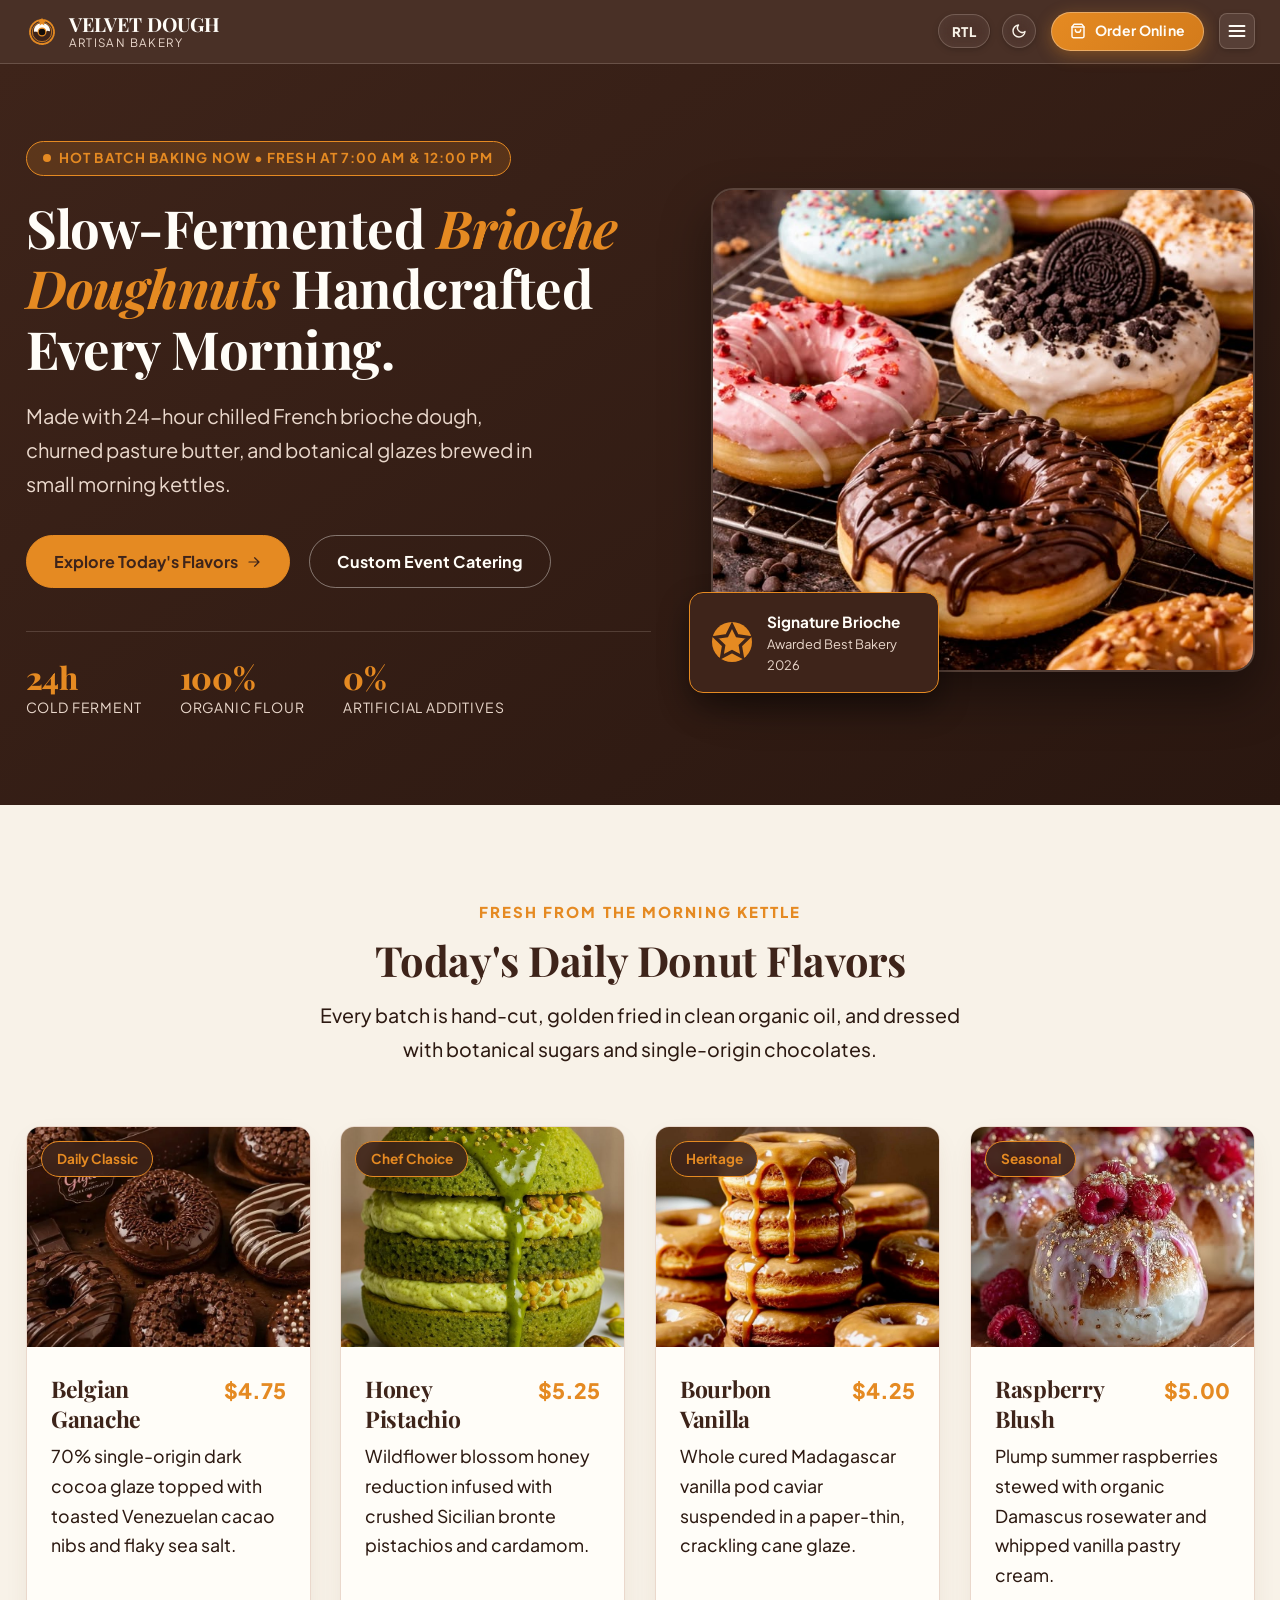
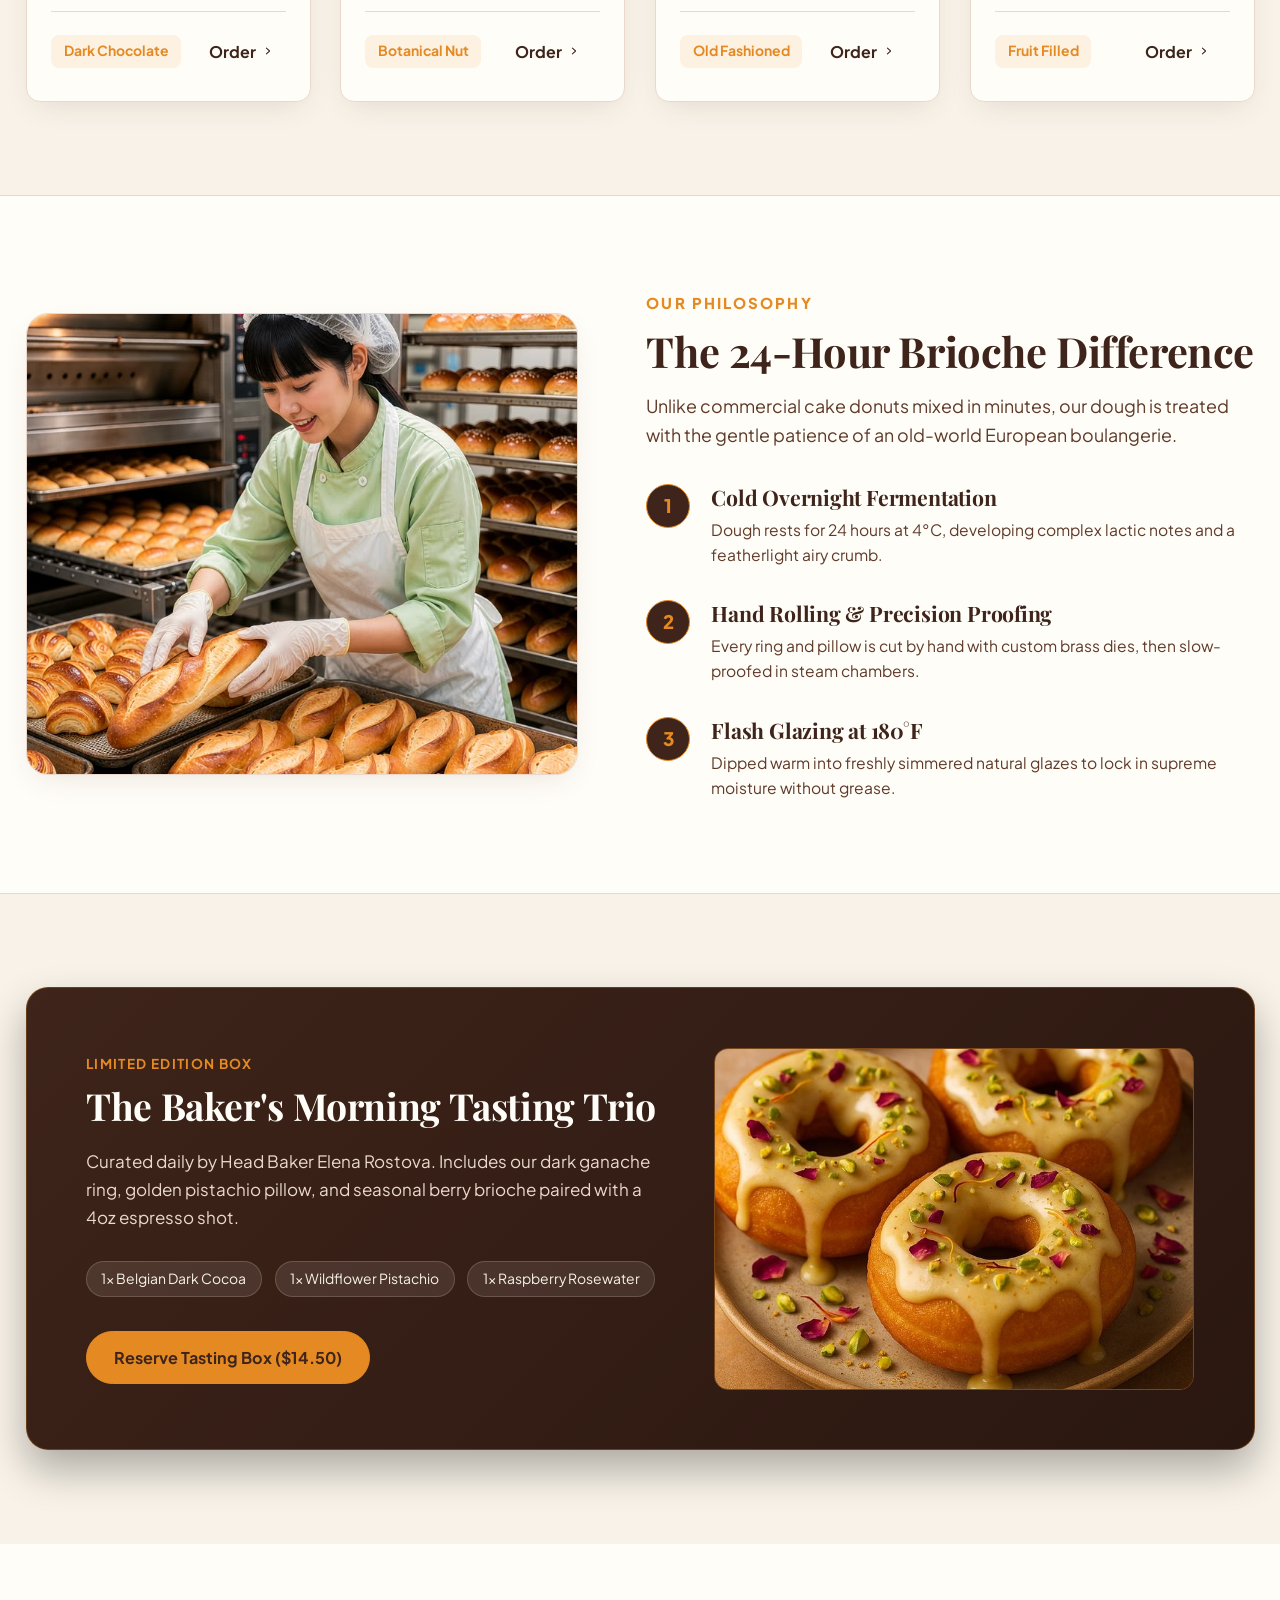
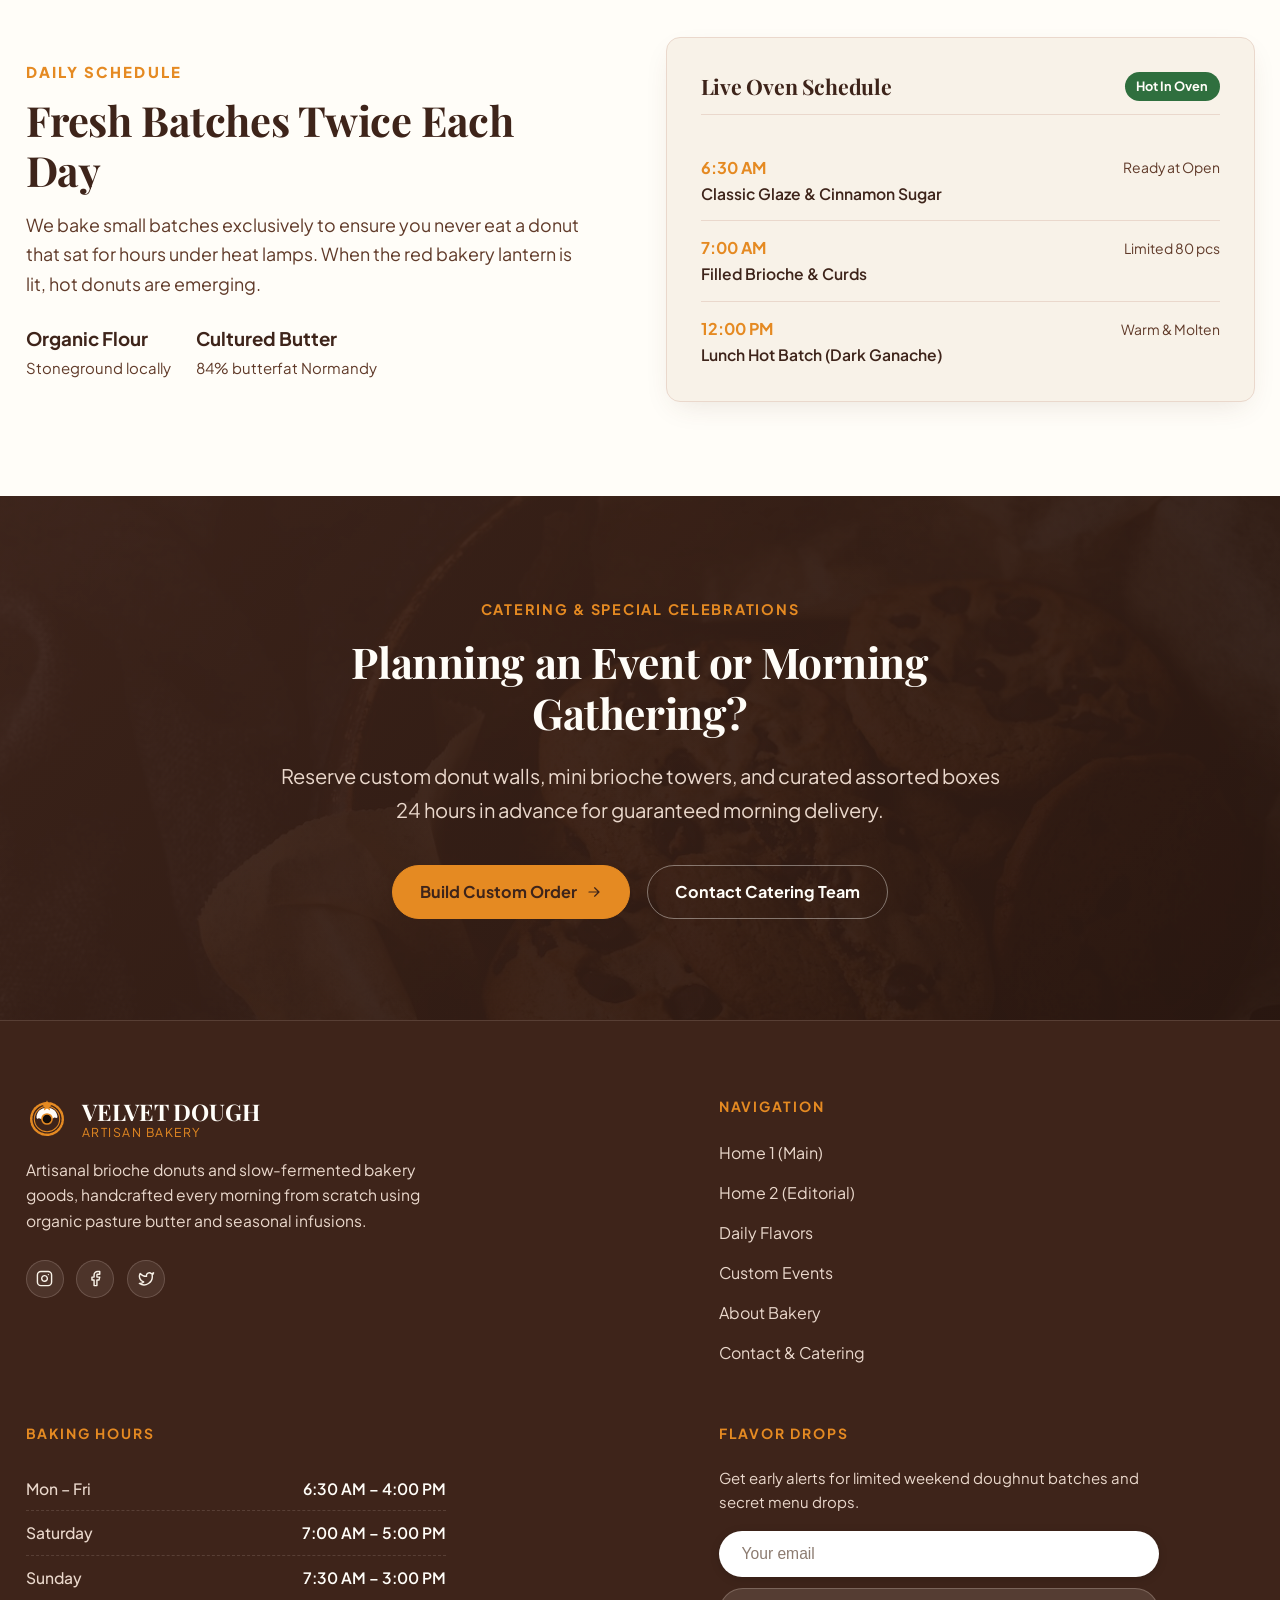
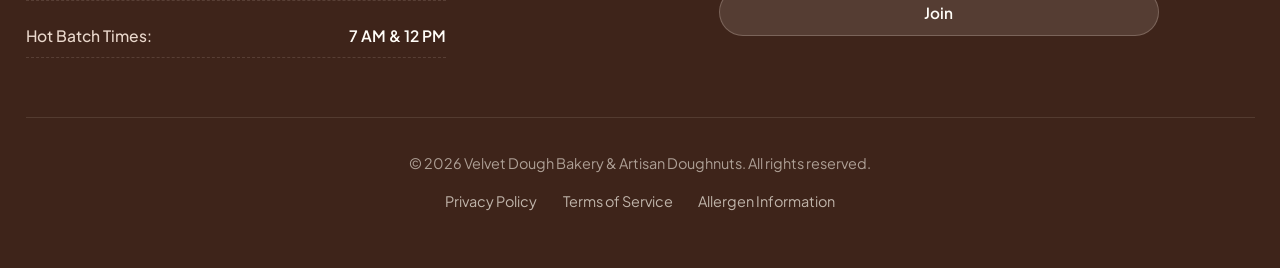
==== commit 9bbed1ec: "update" ====
--- a/index.html
+++ b/index.html
@@ -108,14 +108,15 @@
           </button>
         </div>
 
-        <!-- Login Button Linking to Dedicated Login Page -->
-        <a href="login.html" class="btn-login" aria-label="Member Sign In">
-          <svg viewBox="0 0 24 24" fill="none" stroke="currentColor" stroke-width="2" stroke-linecap="round"
+        <!-- Primary Header CTA: Order Online -->
+        <a href="menu.html" class="btn-header-cta" aria-label="Order Online">
+          <svg viewBox="0 0 24 24" fill="none" stroke="currentColor" stroke-width="2.2" stroke-linecap="round"
             stroke-linejoin="round">
-            <path d="M20 21v-2a4 4 0 0 0-4-4H8a4 4 0 0 0-4 4v2" />
-            <circle cx="12" cy="7" r="4" />
+            <path d="M6 2L3 6v14a2 2 0 0 0 2 2h14a2 2 0 0 0 2-2V6l-3-4z" />
+            <line x1="3" y1="6" x2="21" y2="6" />
+            <path d="M16 10a4 4 0 0 1-8 0" />
           </svg>
-          <span>Login</span>
+          <span>Order Online</span>
         </a>
 
         <!-- Mobile Menu Hamburger Button -->
@@ -184,63 +185,18 @@
       </nav>
 
       <div class="mobile-nav-footer">
-        <a href="login.html" class="mobile-drawer-login">Sign In / Login</a>
+        <a href="menu.html" class="mobile-drawer-cta" aria-label="Order Online">
+          <svg viewBox="0 0 24 24" fill="none" stroke="currentColor" stroke-width="2.2" stroke-linecap="round"
+            stroke-linejoin="round" style="width:18px;height:18px;">
+            <path d="M6 2L3 6v14a2 2 0 0 0 2 2h14a2 2 0 0 0 2-2V6l-3-4z" />
+            <line x1="3" y1="6" x2="21" y2="6" />
+            <path d="M16 10a4 4 0 0 1-8 0" />
+          </svg>
+          <span>Order Online</span>
+        </a>
       </div>
     </div>
   </aside>
-
-  <!-- AUTH MODAL (LOGIN & REGISTER) -->
-  <div class="auth-modal-overlay" id="authModal" aria-hidden="true" role="dialog" aria-modal="true">
-    <div class="auth-modal-card">
-      <button class="auth-modal-close" aria-label="Close Dialog" type="button">
-        <svg viewBox="0 0 24 24" fill="none" stroke="currentColor" stroke-width="2" stroke-linecap="round"
-          stroke-linejoin="round" style="width:18px;height:18px;">
-          <line x1="18" y1="6" x2="6" y2="18" />
-          <line x1="6" y1="6" x2="18" y2="18" />
-        </svg>
-      </button>
-      <div class="auth-modal-header">
-        <h3 style="font-size:1.4rem;">Welcome to Velvet Dough</h3>
-        <p style="font-size:0.88rem;margin-top:0.35rem;">Fresh donuts, artisan sourdough, and exclusive member drops.
-        </p>
-        <div class="auth-modal-tabs">
-          <button class="auth-tab-btn active" data-tab="login" type="button">Sign In</button>
-          <button class="auth-tab-btn" data-tab="register" type="button">Create Account</button>
-        </div>
-      </div>
-      <div class="auth-modal-body">
-        <form id="modal-login-form"
-          onsubmit="event.preventDefault(); alert('Login successful!'); document.querySelector('.auth-modal-overlay').classList.remove('open');">
-          <div class="auth-form-group">
-            <label class="auth-form-label" for="login-email">Email Address</label>
-            <input class="auth-form-input" type="email" id="login-email" placeholder="baker@velvetdough.com" required>
-          </div>
-          <div class="auth-form-group">
-            <label class="auth-form-label" for="login-password">Password</label>
-            <input class="auth-form-input" type="password" id="login-password" placeholder="••••••••" required>
-          </div>
-          <button type="submit" class="auth-submit-btn">Sign In to Velvet Dough</button>
-        </form>
-
-        <form id="modal-register-form" style="display:none;"
-          onsubmit="event.preventDefault(); alert('Account registered!'); document.querySelector('.auth-modal-overlay').classList.remove('open');">
-          <div class="auth-form-group">
-            <label class="auth-form-label" for="reg-name">Full Name</label>
-            <input class="auth-form-input" type="text" id="reg-name" placeholder="Eleanor Vance" required>
-          </div>
-          <div class="auth-form-group">
-            <label class="auth-form-label" for="reg-email">Email Address</label>
-            <input class="auth-form-input" type="email" id="reg-email" placeholder="baker@velvetdough.com" required>
-          </div>
-          <div class="auth-form-group">
-            <label class="auth-form-label" for="reg-password">Create Password</label>
-            <input class="auth-form-input" type="password" id="reg-password" placeholder="••••••••" required>
-          </div>
-          <button type="submit" class="auth-submit-btn">Register for Member Club</button>
-        </form>
-      </div>
-    </div>
-  </div>
 
   <!-- ==========================================================================
        MAIN CONTENT: EXACTLY 6 MAIN CONTENT SECTIONS (HOME 1)
--- a/assets/css/style.css
+++ b/assets/css/style.css
@@ -7,15 +7,23 @@
 
 :root {
   /* Strict Brand Color Palette */
-  --color-primary-dark: #603A29;     /* Deep Chocolate Brown */
-  --color-espresso: #3E241A;         /* Dark Espresso Brown */
-  --color-accent: #E58A22;           /* Warm Golden Orange */
-  --color-accent-hover: #CC7616;     /* Deep Golden Orange */
-  --color-cream: #F8F2E8;            /* Warm Cream / Ivory */
-  --color-beige: #EAD8CC;            /* Soft Peach / Beige */
-  --color-blush: #F2C8C9;            /* Soft Blush Pink */
-  --color-warm-white: #FFFDF8;       /* Warm White Surface */
-  
+  --color-primary-dark: #603A29;
+  /* Deep Chocolate Brown */
+  --color-espresso: #3E241A;
+  /* Dark Espresso Brown */
+  --color-accent: #E58A22;
+  /* Warm Golden Orange */
+  --color-accent-hover: #CC7616;
+  /* Deep Golden Orange */
+  --color-cream: #F8F2E8;
+  /* Warm Cream / Ivory */
+  --color-beige: #EAD8CC;
+  /* Soft Peach / Beige */
+  --color-blush: #F2C8C9;
+  /* Soft Blush Pink */
+  --color-warm-white: #FFFDF8;
+  /* Warm White Surface */
+
   /* Text and Surfaces (Light Mode) */
   --bg-body: #F8F2E8;
   --bg-surface: #FFFDF8;
@@ -30,11 +38,11 @@
   --header-border: rgba(234, 216, 204, 0.2);
   --header-text: #FFFDF8;
   --shadow-warm: 0 10px 30px -10px rgba(96, 58, 41, 0.15);
-  
+
   /* Typography */
   --font-heading: 'Playfair Display', Georgia, serif;
   --font-body: 'Plus Jakarta Sans', -apple-system, BlinkMacSystemFont, 'Segoe UI', Roboto, sans-serif;
-  
+
   /* Header dimensions */
   --header-height: 64px;
   --radius-sm: 8px;
@@ -75,7 +83,9 @@
 }
 
 /* Reset & Box Sizing */
-*, *::before, *::after {
+*,
+*::before,
+*::after {
   box-sizing: border-box;
   margin: 0;
   padding: 0;
@@ -85,6 +95,9 @@
   font-size: 16px;
   scroll-behavior: smooth;
   height: 100%;
+  width: 100%;
+  max-width: 100%;
+  overflow-x: hidden;
 }
 
 body {
@@ -93,25 +106,39 @@
   color: var(--text-main);
   line-height: 1.6;
   min-height: 100%;
+  width: 100%;
+  max-width: 100%;
   display: flex;
   flex-direction: column;
   overflow-x: hidden;
+  position: relative;
   transition: background-color var(--transition-normal), color var(--transition-normal);
-  padding-top: var(--header-height); /* accounts for fixed slim header */
-}
-
-/* Ensure no horizontal scrollbar */
-body, html {
+  padding-top: var(--header-height);
+  /* accounts for fixed slim header */
+}
+
+/* Ensure no horizontal scrollbar across all viewports */
+body,
+html {
   max-width: 100%;
+  overflow-x: hidden;
+  position: relative;
 }
 
 /* Typography Defaults */
-h1, h2, h3, h4, h5, h6 {
+h1,
+h2,
+h3,
+h4,
+h5,
+h6 {
   font-family: var(--font-heading);
   color: var(--text-main);
   line-height: 1.25;
   font-weight: 700;
   letter-spacing: -0.01em;
+  overflow-wrap: break-word;
+  word-break: break-word;
 }
 
 p {
@@ -138,7 +165,8 @@
   outline: none;
 }
 
-button:focus-visible, a:focus-visible {
+button:focus-visible,
+a:focus-visible {
   outline: 2px solid var(--color-accent);
   outline-offset: 3px;
 }
@@ -194,8 +222,13 @@
 }
 
 @keyframes spinDonut {
-  0% { transform: rotate(0deg); }
-  100% { transform: rotate(360deg); }
+  0% {
+    transform: rotate(0deg);
+  }
+
+  100% {
+    transform: rotate(360deg);
+  }
 }
 
 /* ==========================================================================
@@ -292,7 +325,8 @@
   transition: color var(--transition-fast), background-color var(--transition-fast);
 }
 
-.nav-link:hover, .nav-link.active {
+.nav-link:hover,
+.nav-link.active {
   color: var(--color-accent);
 }
 
@@ -382,7 +416,8 @@
   transition: background-color var(--transition-fast), color var(--transition-fast);
 }
 
-.dropdown-link:hover, .dropdown-link.active {
+.dropdown-link:hover,
+.dropdown-link.active {
   background-color: rgba(229, 138, 34, 0.15);
   color: var(--color-accent);
 }
@@ -395,46 +430,53 @@
   flex-shrink: 0;
 }
 
-/* Luxury Capsule Pill for Theme & Direction */
+/* Individual Luxury Action Controls for Theme & Direction */
 .header-controls-pill {
   display: inline-flex;
   align-items: center;
-  gap: 0.35rem;
-  padding: 4px 6px;
+  gap: 0.55rem;
+  background: transparent;
+  border: none;
+  padding: 0;
+  box-shadow: none;
+}
+
+[data-theme="dark"] .header-controls-pill {
+  background: transparent;
+  border: none;
+  box-shadow: none;
+}
+
+.btn-control-icon {
+  width: 34px;
+  height: 34px;
+  border-radius: 50%;
+  display: inline-flex;
+  align-items: center;
+  justify-content: center;
+  color: var(--color-cream);
   background: rgba(248, 242, 232, 0.08);
   border: 1px solid rgba(234, 216, 204, 0.22);
-  border-radius: var(--radius-full);
-  backdrop-filter: blur(10px);
-  -webkit-backdrop-filter: blur(10px);
-  box-shadow: inset 0 1px 3px rgba(0, 0, 0, 0.25);
-}
-
-[data-theme="dark"] .header-controls-pill {
-  background: rgba(229, 138, 34, 0.08);
-  border-color: rgba(229, 138, 34, 0.3);
-}
-
-.btn-control-icon {
-  width: 32px;
-  height: 32px;
-  border-radius: 50%;
-  display: inline-flex;
-  align-items: center;
-  justify-content: center;
-  color: var(--color-cream);
-  background-color: transparent;
-  border: 1px solid transparent;
   cursor: pointer;
   position: relative;
   transition: all 0.25s cubic-bezier(0.16, 1, 0.3, 1);
+  backdrop-filter: blur(8px);
+  -webkit-backdrop-filter: blur(8px);
+  box-shadow: 0 2px 6px rgba(0, 0, 0, 0.2);
+}
+
+[data-theme="dark"] .btn-control-icon {
+  background: rgba(229, 138, 34, 0.08);
+  border-color: rgba(229, 138, 34, 0.3);
+  color: #FFFDF8;
 }
 
 .btn-control-icon:hover {
   background-color: var(--color-accent);
   color: #FFFDF8;
   border-color: var(--color-accent);
-  transform: scale(1.08);
-  box-shadow: 0 0 14px rgba(229, 138, 34, 0.45);
+  transform: translateY(-2px);
+  box-shadow: 0 4px 14px rgba(229, 138, 34, 0.45);
 }
 
 .btn-control-icon:active {
@@ -448,9 +490,9 @@
 
 .btn-control-icon.rtl-toggle-btn {
   width: auto;
-  min-width: 38px;
-  height: 32px;
-  padding: 0 0.6rem;
+  min-width: 42px;
+  height: 34px;
+  padding: 0 0.75rem;
   border-radius: var(--radius-full);
   font-family: var(--font-body);
   font-size: 0.78rem;
@@ -458,65 +500,115 @@
   letter-spacing: 0.05em;
   text-transform: uppercase;
   color: var(--color-cream);
+  background: rgba(248, 242, 232, 0.08);
+  border: 1px solid rgba(234, 216, 204, 0.22);
   line-height: 1;
+  backdrop-filter: blur(8px);
+  -webkit-backdrop-filter: blur(8px);
+  box-shadow: 0 2px 6px rgba(0, 0, 0, 0.2);
+}
+
+[data-theme="dark"] .btn-control-icon.rtl-toggle-btn {
+  background: rgba(229, 138, 34, 0.08);
+  border-color: rgba(229, 138, 34, 0.3);
+  color: #FFFDF8;
 }
 
 .btn-control-icon.rtl-toggle-btn:hover {
   background-color: var(--color-accent);
   color: #FFFDF8;
   border-color: var(--color-accent);
-  transform: scale(1.06);
-  box-shadow: 0 0 14px rgba(229, 138, 34, 0.45);
+  transform: translateY(-2px);
+  box-shadow: 0 4px 14px rgba(229, 138, 34, 0.45);
 }
 
 [dir="rtl"] .btn-control-icon.rtl-toggle-btn {
   background-color: var(--color-accent);
   color: #26140E;
+  border-color: var(--color-accent);
   font-weight: 800;
 }
 
-/* Login Button (Luxury Amber Pill linking to login.html) */
+/* Primary Header CTA (Order Online - Luxury Amber Action Pill) */
+.btn-header-cta,
 .btn-login {
   display: inline-flex;
   align-items: center;
-  gap: 0.5rem;
+  gap: 0.55rem;
   background: linear-gradient(135deg, #E58A22 0%, #D37B1B 100%);
-  color: #FFFDF8;
-  font-weight: 700;
-  font-size: 0.86rem;
-  padding: 0.48rem 1.2rem;
+  color: #FFFDF8 !important;
+  font-family: var(--font-body);
+  font-weight: 700;
+  font-size: 0.88rem;
+  letter-spacing: 0.02em;
+  padding: 0.52rem 1.3rem;
   border-radius: var(--radius-full);
-  border: 1px solid rgba(255, 255, 255, 0.25);
-  box-shadow: 0 4px 14px rgba(229, 138, 34, 0.32);
+  border: 1px solid rgba(255, 255, 255, 0.3);
+  box-shadow: 0 4px 16px rgba(229, 138, 34, 0.36);
   text-decoration: none;
   cursor: pointer;
-  transition: all 0.25s cubic-bezier(0.16, 1, 0.3, 1);
+  transition: all 0.28s cubic-bezier(0.16, 1, 0.3, 1);
   white-space: nowrap;
 }
 
+.btn-header-cta:hover,
 .btn-login:hover {
   background: linear-gradient(135deg, #F59A30 0%, #E58A22 100%);
   transform: translateY(-2px);
-  box-shadow: 0 6px 20px rgba(229, 138, 34, 0.5);
-  color: #FFFDF8;
-}
-
+  box-shadow: 0 6px 22px rgba(229, 138, 34, 0.52);
+  color: #FFFDF8 !important;
+}
+
+.btn-header-cta:active,
+.btn-login:active {
+  transform: translateY(0);
+  box-shadow: 0 3px 10px rgba(229, 138, 34, 0.35);
+}
+
+.btn-header-cta svg,
 .btn-login svg {
-  width: 15px;
-  height: 15px;
+  width: 16px;
+  height: 16px;
+  flex-shrink: 0;
+  transition: transform 0.25s ease;
+}
+
+.btn-header-cta:hover svg {
+  transform: scale(1.12);
 }
 
 /* Mobile Toggle Hamburger Button */
 .btn-menu-toggle {
   display: none;
-  width: 38px;
-  height: 38px;
+  width: 36px;
+  height: 36px;
   border-radius: var(--radius-sm);
   align-items: center;
   justify-content: center;
   color: #FFFDF8;
   background-color: rgba(248, 242, 232, 0.08);
-  border: 1px solid rgba(234, 216, 204, 0.2);
+  border: 1px solid rgba(234, 216, 204, 0.22);
+  cursor: pointer;
+  transition: all 0.25s cubic-bezier(0.16, 1, 0.3, 1);
+  box-shadow: 0 2px 6px rgba(0, 0, 0, 0.2);
+}
+
+[data-theme="dark"] .btn-menu-toggle {
+  background-color: rgba(229, 138, 34, 0.08);
+  border-color: rgba(229, 138, 34, 0.3);
+  color: #FFFDF8;
+}
+
+.btn-menu-toggle:hover {
+  background-color: var(--color-accent);
+  color: #FFFDF8;
+  border-color: var(--color-accent);
+  transform: translateY(-2px);
+  box-shadow: 0 4px 14px rgba(229, 138, 34, 0.45);
+}
+
+.btn-menu-toggle:active {
+  transform: scale(0.92);
 }
 
 .btn-menu-toggle svg {
@@ -535,12 +627,14 @@
   z-index: 10000;
   opacity: 0;
   visibility: hidden;
+  pointer-events: none;
   transition: opacity var(--transition-normal), visibility var(--transition-normal);
 }
 
 .mobile-nav-drawer.open {
   opacity: 1;
   visibility: visible;
+  pointer-events: auto;
 }
 
 .mobile-nav-panel {
@@ -615,7 +709,8 @@
   background-color: rgba(248, 242, 232, 0.04);
 }
 
-.mobile-nav-link:hover, .mobile-nav-link.active {
+.mobile-nav-link:hover,
+.mobile-nav-link.active {
   background-color: rgba(229, 138, 34, 0.18);
   color: var(--color-accent);
 }
@@ -670,7 +765,8 @@
   border-radius: var(--radius-sm);
 }
 
-.mobile-sublink:hover, .mobile-sublink.active {
+.mobile-sublink:hover,
+.mobile-sublink.active {
   color: var(--color-accent);
   background-color: rgba(229, 138, 34, 0.12);
 }
@@ -687,6 +783,47 @@
   display: flex;
   flex-direction: column;
   gap: 1rem;
+  margin-top: auto;
+}
+
+/* Mobile & Tablet Offcanvas Drawer Primary CTA Button (Order Online) */
+.mobile-drawer-cta,
+.mobile-drawer-login {
+  display: flex;
+  align-items: center;
+  justify-content: center;
+  gap: 0.65rem;
+  width: 100%;
+  padding: 0.95rem 1.5rem;
+  background: linear-gradient(135deg, #E58A22 0%, #D37B1B 100%);
+  color: #FFFDF8 !important;
+  font-family: var(--font-body);
+  font-size: 1rem;
+  font-weight: 700;
+  letter-spacing: 0.03em;
+  border-radius: var(--radius-full);
+  border: 1px solid rgba(255, 255, 255, 0.28);
+  box-shadow: 0 4px 16px rgba(229, 138, 34, 0.38);
+  text-decoration: none;
+  transition: all 0.25s cubic-bezier(0.16, 1, 0.3, 1);
+  cursor: pointer;
+  text-align: center;
+}
+
+.mobile-drawer-cta:hover,
+.mobile-drawer-login:hover {
+  background: linear-gradient(135deg, #F59A30 0%, #E58A22 100%);
+  transform: translateY(-2px);
+  box-shadow: 0 6px 22px rgba(229, 138, 34, 0.55);
+  color: #FFFDF8 !important;
+}
+
+[data-theme="dark"] .mobile-drawer-cta,
+[data-theme="dark"] .mobile-drawer-login {
+  background: linear-gradient(135deg, #E58A22 0%, #D37B1B 100%);
+  border-color: rgba(229, 138, 34, 0.4);
+  box-shadow: 0 4px 20px rgba(229, 138, 34, 0.5);
+  color: #FFFDF8 !important;
 }
 
 .mobile-controls-row {
@@ -715,8 +852,10 @@
 
 .footer-grid {
   display: grid;
-  grid-template-columns: 2fr 1fr 1fr 1.5fr;
-  gap: 2.5rem;
+  grid-template-columns: 1.35fr auto auto 1.35fr;
+  column-gap: clamp(2.5rem, 4.5vw, 5.5rem);
+  row-gap: 2.5rem;
+  align-items: start;
   margin-bottom: 3.5rem;
 }
 
@@ -835,6 +974,7 @@
   display: flex;
   flex-direction: column;
   gap: 0.65rem;
+  white-space: nowrap;
 }
 
 .footer-nav-link {
@@ -850,6 +990,9 @@
 .footer-hours-item {
   display: flex;
   justify-content: space-between;
+  align-items: center;
+  gap: 2rem;
+  white-space: nowrap;
   font-size: 0.88rem;
   color: var(--color-beige);
   margin-bottom: 0.45rem;
@@ -864,10 +1007,11 @@
   border-top: 1px solid rgba(234, 216, 204, 0.12);
   padding-top: 1.75rem;
   display: flex;
-  align-items: center;
-  justify-content: space-between;
-  flex-wrap: wrap;
-  gap: 1rem;
+  flex-direction: column;
+  align-items: center;
+  justify-content: center;
+  text-align: center;
+  gap: 0.85rem;
   font-size: 0.85rem;
   color: var(--color-beige);
 }
@@ -875,6 +1019,7 @@
 .footer-legal-links {
   display: flex;
   align-items: center;
+  justify-content: center;
   gap: 1.5rem;
   flex-wrap: wrap;
 }
@@ -1094,19 +1239,35 @@
   gap: 0.5rem;
   background-color: transparent;
   color: var(--text-main);
-  border: 1px solid var(--text-main);
+  border: 2px solid var(--color-accent);
   font-weight: 700;
   font-size: 0.95rem;
   padding: 0.75rem 1.6rem;
   border-radius: var(--radius-full);
   transition: all var(--transition-fast);
   cursor: pointer;
+  box-shadow: 0 2px 8px rgba(229, 138, 34, 0.18);
 }
 
 .btn-secondary:hover {
-  background-color: var(--text-main);
-  color: var(--bg-body);
+  background-color: var(--color-accent);
+  color: #FFFDF8;
+  border-color: var(--color-accent);
   transform: translateY(-2px);
+  box-shadow: 0 6px 20px rgba(229, 138, 34, 0.4);
+}
+
+[data-theme="dark"] .btn-secondary {
+  color: #FFFDF8;
+  border: 2px solid var(--color-accent);
+  background-color: rgba(229, 138, 34, 0.08);
+  box-shadow: 0 2px 10px rgba(229, 138, 34, 0.2);
+}
+
+[data-theme="dark"] .btn-secondary:hover {
+  background-color: var(--color-accent);
+  color: #FFFDF8;
+  box-shadow: 0 6px 22px rgba(229, 138, 34, 0.5);
 }
 
 .btn-dark-secondary {
@@ -1179,8 +1340,17 @@
 }
 
 @keyframes pulseDot {
-  0%, 100% { opacity: 1; transform: scale(1); }
-  50% { opacity: 0.4; transform: scale(0.8); }
+
+  0%,
+  100% {
+    opacity: 1;
+    transform: scale(1);
+  }
+
+  50% {
+    opacity: 0.4;
+    transform: scale(0.8);
+  }
 }
 
 .hero-title {
@@ -1337,6 +1507,19 @@
   line-height: 1.6;
 }
 
+.section-header {
+  margin-bottom: 3.5rem;
+  text-align: left;
+}
+
+.section-lead {
+  font-size: 1.05rem;
+  color: var(--text-muted);
+  line-height: 1.6;
+  margin: 0;
+  max-width: 100%;
+}
+
 /* Flavors Grid: 4 Even Cards */
 .flavors-grid {
   display: grid;
@@ -1431,6 +1614,7 @@
   font-weight: 800;
   color: var(--color-accent);
   white-space: nowrap;
+  flex-shrink: 0;
 }
 
 .flavor-desc {
@@ -1445,6 +1629,7 @@
   display: flex;
   align-items: center;
   justify-content: space-between;
+  gap: 0.5rem;
   padding-top: 1rem;
   border-top: 1px solid var(--border-subtle);
   margin-top: auto;
@@ -1457,6 +1642,8 @@
   background-color: rgba(229, 138, 34, 0.1);
   padding: 0.2rem 0.6rem;
   border-radius: var(--radius-sm);
+  white-space: nowrap;
+  flex-shrink: 0;
 }
 
 .btn-card-order {
@@ -1466,6 +1653,8 @@
   display: inline-flex;
   align-items: center;
   gap: 0.3rem;
+  white-space: nowrap;
+  flex-shrink: 0;
   transition: color var(--transition-fast);
 }
 
@@ -1791,7 +1980,7 @@
   align-items: center;
   justify-content: center;
   background: linear-gradient(180deg, rgba(28, 14, 8, 0.78) 0%, rgba(28, 14, 8, 0.65) 50%, rgba(14, 7, 3, 0.92) 100%),
-              url('../images/hero/p8.jpg') center/cover no-repeat;
+    url('../images/hero/p8.jpg') center/cover no-repeat;
   color: #FFFDF8;
   padding: 6.5rem 0 4.5rem 0;
   text-align: center;
@@ -1799,7 +1988,7 @@
 
 [data-theme="dark"] .home2-hero-section {
   background: linear-gradient(180deg, rgba(0, 0, 0, 0.82) 0%, rgba(0, 0, 0, 0.68) 50%, rgba(0, 0, 0, 0.95) 100%),
-              url('../images/hero/p8.jpg') center/cover no-repeat;
+    url('../images/hero/p8.jpg') center/cover no-repeat;
   border-bottom: 1px solid rgba(229, 138, 34, 0.25);
 }
 
@@ -2266,6 +2455,44 @@
   color: #FFFDF8;
   padding: 4.5rem 0 3.5rem 0;
   text-align: center;
+  width: 100%;
+  max-width: 100%;
+  box-sizing: border-box;
+}
+
+.menu-hero-title {
+  font-size: 3.2rem;
+  color: #FFFDF8;
+  margin: 0.75rem 0 1rem 0;
+  line-height: 1.15;
+  overflow-wrap: break-word;
+  word-break: break-word;
+}
+
+.menu-box-cta-title {
+  font-size: 2.65rem;
+  color: #FFFDF8;
+  line-height: 1.2;
+  margin: 0.5rem 0 1rem 0;
+  overflow-wrap: break-word;
+  word-break: break-word;
+}
+
+.event-cta-title {
+  font-size: 2.85rem;
+  color: #FFFDF8;
+  line-height: 1.2;
+  margin: 0.5rem 0 1.25rem 0;
+  overflow-wrap: break-word;
+  word-break: break-word;
+}
+
+.home2-box-title {
+  font-size: 2.2rem;
+  color: #FFFDF8;
+  margin-bottom: 0.85rem;
+  overflow-wrap: break-word;
+  word-break: break-word;
 }
 
 [data-theme="dark"] .menu-hero-section {
@@ -2293,7 +2520,8 @@
   cursor: pointer;
 }
 
-.menu-filter-pill:hover, .menu-filter-pill.active {
+.menu-filter-pill:hover,
+.menu-filter-pill.active {
   background-color: var(--color-accent);
   color: #3E241A;
   border-color: var(--color-accent);
@@ -2351,7 +2579,8 @@
 .menu-grid-wide {
   display: grid;
   grid-template-columns: repeat(2, 1fr);
-  gap: 2.25rem;
+  gap: 2rem;
+  align-items: stretch;
 }
 
 .menu-wide-card {
@@ -2361,7 +2590,9 @@
   overflow: hidden;
   box-shadow: var(--shadow-warm);
   display: grid;
-  grid-template-columns: 1fr 1.2fr;
+  grid-template-columns: 210px 1fr;
+  align-items: stretch;
+  height: 100%;
   transition: transform var(--transition-normal), border-color var(--transition-fast);
 }
 
@@ -2376,21 +2607,47 @@
 }
 
 .menu-wide-media {
+  position: relative;
+  width: 100%;
   height: 100%;
-  min-height: 220px;
+  min-height: 100%;
+  overflow: hidden;
 }
 
 .menu-wide-media img {
+  position: absolute;
+  top: 0;
+  left: 0;
   width: 100%;
   height: 100%;
   object-fit: cover;
+  display: block;
+  transition: transform 0.5s ease;
+}
+
+.menu-wide-card:hover .menu-wide-media img {
+  transform: scale(1.05);
 }
 
 .menu-wide-body {
-  padding: 1.5rem;
+  padding: 1.35rem 1.45rem;
   display: flex;
   flex-direction: column;
   justify-content: space-between;
+  height: 100%;
+  box-sizing: border-box;
+  gap: 1rem;
+}
+
+.menu-wide-body .flavor-card-footer {
+  margin-top: auto;
+  padding-top: 0.85rem;
+  border-top: 1px solid var(--border-subtle);
+  width: 100%;
+  display: flex;
+  align-items: center;
+  justify-content: space-between;
+  gap: 0.5rem;
 }
 
 /* ==========================================================================
@@ -2633,6 +2890,22 @@
   gap: 4rem;
 }
 
+.event-palette-media {
+  border-radius: var(--radius-lg);
+  overflow: hidden;
+  box-shadow: var(--shadow-warm);
+  border: 1px solid var(--border-subtle);
+  width: 100%;
+  height: 100%;
+}
+
+.event-palette-media img {
+  width: 100%;
+  height: 100%;
+  object-fit: cover;
+  display: block;
+}
+
 .event-swatches-box {
   display: flex;
   gap: 1rem;
@@ -2765,6 +3038,26 @@
   color: #FFFDF8;
   padding: 5rem 0 4rem 0;
   text-align: center;
+  width: 100%;
+  max-width: 100%;
+  box-sizing: border-box;
+}
+
+.locations-hero-title {
+  font-size: 3.3rem;
+  color: #FFFDF8;
+  margin: 0.85rem 0 1rem 0;
+  line-height: 1.15;
+  overflow-wrap: break-word;
+  word-break: break-word;
+}
+
+.locations-hero-lead {
+  font-size: 1.1rem;
+  color: var(--color-beige);
+  max-width: 620px;
+  margin: 0 auto;
+  line-height: 1.65;
 }
 
 [data-theme="dark"] .locations-hero-section {
@@ -2775,22 +3068,41 @@
 .locations-status-ticker {
   display: inline-flex;
   align-items: center;
-  gap: 1.5rem;
+  justify-content: center;
+  gap: 1.2rem;
   background-color: rgba(248, 242, 232, 0.1);
   border: 1px solid rgba(234, 216, 204, 0.25);
-  padding: 0.6rem 1.4rem;
+  padding: 0.65rem 1.6rem;
   border-radius: var(--radius-full);
   margin-top: 2rem;
-  flex-wrap: wrap;
+  backdrop-filter: blur(8px);
+  -webkit-backdrop-filter: blur(8px);
+  max-width: 100%;
+  box-sizing: border-box;
 }
 
 .status-ticker-badge {
   color: var(--color-accent);
   font-weight: 700;
+  font-size: 0.9rem;
+  display: inline-flex;
+  align-items: center;
+  gap: 0.45rem;
+}
+
+.ticker-dot {
+  color: var(--color-beige);
+  opacity: 0.7;
+}
+
+.ticker-item {
   font-size: 0.88rem;
-  display: flex;
-  align-items: center;
-  gap: 0.4rem;
+  color: var(--color-cream);
+}
+
+.ticker-item.ticker-highlight {
+  color: var(--color-accent);
+  font-weight: 700;
 }
 
 /* ==========================================================================
@@ -3229,6 +3541,22 @@
   gap: 4rem;
 }
 
+.about-chapters-media {
+  border-radius: var(--radius-lg);
+  overflow: hidden;
+  box-shadow: var(--shadow-warm);
+  border: 1px solid var(--border-subtle);
+  width: 100%;
+  height: 100%;
+}
+
+.about-chapters-media img {
+  width: 100%;
+  height: 100%;
+  object-fit: cover;
+  display: block;
+}
+
 .about-chapters-list {
   display: flex;
   flex-direction: column;
@@ -3353,6 +3681,7 @@
   width: 100%;
   height: 100%;
   object-fit: cover;
+  object-position: center 15%;
   transition: transform 0.6s ease;
 }
 
@@ -3371,15 +3700,18 @@
   font-size: 1.35rem;
   color: var(--text-main);
   margin-bottom: 0.25rem;
+  line-height: 1.25;
 }
 
 .team-role {
-  font-size: 0.85rem;
+  font-size: 0.82rem;
   color: var(--color-accent);
   font-weight: 700;
   text-transform: uppercase;
-  letter-spacing: 0.08em;
+  letter-spacing: 0.06em;
   margin-bottom: 0.85rem;
+  min-height: 1.25rem;
+  white-space: nowrap;
 }
 
 .team-bio {
@@ -3387,17 +3719,37 @@
   color: var(--text-muted);
   line-height: 1.6;
   margin-bottom: 1.25rem;
+  min-height: 5.2rem;
   flex: 1;
 }
 
 .team-specialty-tag {
   font-size: 0.78rem;
+  font-weight: 600;
   color: var(--color-accent);
   background-color: rgba(229, 138, 34, 0.1);
-  padding: 0.25rem 0.65rem;
-  border-radius: var(--radius-sm);
-  display: inline-block;
+  padding: 0.32rem 0.85rem;
+  border-radius: var(--radius-full);
+  display: inline-flex;
+  align-items: center;
+  align-self: flex-start;
+  width: fit-content;
   margin-top: auto;
+  border: 1px solid rgba(229, 138, 34, 0.22);
+  line-height: 1.3;
+  white-space: nowrap;
+  transition: all var(--transition-fast);
+}
+
+.team-card:hover .team-specialty-tag {
+  background-color: rgba(229, 138, 34, 0.18);
+  border-color: var(--color-accent);
+}
+
+[data-theme="dark"] .team-specialty-tag {
+  background-color: rgba(229, 138, 34, 0.12);
+  border-color: rgba(229, 138, 34, 0.3);
+  color: #FFAE42;
 }
 
 /* ==========================================================================
@@ -3660,12 +4012,20 @@
   background-color: var(--bg-surface);
   border: 1px solid var(--border-subtle);
   border-radius: var(--radius-md);
-  padding: 2.25rem;
+  padding: 2.15rem 1.85rem;
   box-shadow: var(--shadow-warm);
   display: flex;
   flex-direction: column;
   justify-content: space-between;
+  height: 100%;
+  box-sizing: border-box;
   transition: transform var(--transition-normal), border-color var(--transition-fast), box-shadow var(--transition-normal);
+}
+
+.desk-card-body {
+  display: flex;
+  flex-direction: column;
+  flex: 1;
 }
 
 .contact-desk-card:hover {
@@ -3707,36 +4067,47 @@
 }
 
 .desk-title {
-  font-size: 1.35rem;
+  font-size: 1.3rem;
   color: var(--text-main);
   margin-bottom: 0.75rem;
   line-height: 1.3;
+  min-height: 1.75rem;
 }
 
 .desk-desc {
-  font-size: 0.9rem;
+  font-size: 0.88rem;
   color: var(--text-muted);
   line-height: 1.6;
-  margin-bottom: 1.5rem;
-  flex: 1;
+  margin-bottom: 1.25rem;
+  min-height: 4.8rem;
 }
 
 .desk-meta-list {
   display: flex;
   flex-direction: column;
   gap: 0.65rem;
-  padding: 1.25rem 0;
+  padding: 1.15rem 0;
   border-top: 1px solid var(--border-subtle);
   border-bottom: 1px solid var(--border-subtle);
   margin-bottom: 1.5rem;
+  min-height: 7.2rem;
+  justify-content: center;
 }
 
 .desk-meta-item {
   display: flex;
   align-items: center;
   gap: 0.65rem;
-  font-size: 0.88rem;
+  font-size: 0.85rem;
   color: var(--text-main);
+  white-space: nowrap;
+}
+
+.desk-meta-item span,
+.desk-meta-item a {
+  white-space: nowrap;
+  overflow: hidden;
+  text-overflow: ellipsis;
 }
 
 .desk-meta-icon {
@@ -3771,6 +4142,8 @@
   background-color: var(--color-beige);
   border: 1px solid rgba(96, 58, 41, 0.2);
   text-decoration: none;
+  margin-top: auto;
+  white-space: nowrap;
   transition: all var(--transition-fast);
 }
 
@@ -3809,21 +4182,191 @@
 .contact-form-side {
   display: flex;
   flex-direction: column;
-  justify-content: space-between;
+  gap: 1.5rem;
 }
 
 .contact-form-media {
   border-radius: var(--radius-md);
   overflow: hidden;
-  height: 280px;
+  height: 230px;
   box-shadow: var(--shadow-warm);
-  margin-bottom: 2rem;
 }
 
 .contact-form-media img {
   width: 100%;
   height: 100%;
   object-fit: cover;
+}
+
+/* Concierge Quick Info Card (Fills middle gap with valuable contact info) */
+.concierge-quick-info {
+  background-color: var(--bg-body);
+  border: 1px solid var(--border-subtle);
+  border-radius: var(--radius-md);
+  padding: 1.4rem 1.6rem;
+  box-shadow: var(--shadow-warm);
+}
+
+[data-theme="dark"] .concierge-quick-info {
+  background-color: #0d0a08;
+  border-color: rgba(229, 138, 34, 0.2);
+}
+
+.quick-info-header {
+  margin-bottom: 0.85rem;
+}
+
+.quick-info-badge {
+  display: inline-block;
+  font-size: 0.72rem;
+  font-weight: 700;
+  color: var(--color-accent);
+  text-transform: uppercase;
+  letter-spacing: 0.1em;
+  margin-bottom: 0.25rem;
+}
+
+.quick-info-title {
+  font-size: 1.08rem;
+  color: var(--text-main);
+  line-height: 1.25;
+}
+
+.quick-info-grid {
+  display: flex;
+  flex-direction: column;
+  gap: 0.75rem;
+  margin-bottom: 0.95rem;
+  padding-bottom: 0.95rem;
+  border-bottom: 1px solid var(--border-subtle);
+}
+
+[data-theme="dark"] .quick-info-grid {
+  border-color: rgba(229, 138, 34, 0.18);
+}
+
+.quick-info-item {
+  display: flex;
+  align-items: center;
+  gap: 0.85rem;
+  padding: 0.65rem 0.9rem;
+  border-radius: var(--radius-sm);
+  background: rgba(229, 138, 34, 0.05);
+  border: 1px solid rgba(229, 138, 34, 0.14);
+  transition: all var(--transition-fast);
+}
+
+.quick-info-item:hover {
+  background: rgba(229, 138, 34, 0.09);
+  border-color: rgba(229, 138, 34, 0.28);
+}
+
+[data-theme="dark"] .quick-info-item {
+  background: rgba(229, 138, 34, 0.08);
+  border-color: rgba(229, 138, 34, 0.2);
+}
+
+.quick-info-icon {
+  width: 38px;
+  height: 38px;
+  border-radius: 50%;
+  background: rgba(229, 138, 34, 0.14);
+  color: var(--color-accent);
+  display: inline-flex;
+  align-items: center;
+  justify-content: center;
+  flex-shrink: 0;
+  box-shadow: 0 2px 6px rgba(229, 138, 34, 0.15);
+}
+
+.quick-info-icon svg {
+  width: 18px;
+  height: 18px;
+}
+
+.quick-info-content {
+  display: flex;
+  flex-direction: column;
+  gap: 0.15rem;
+  min-width: 0;
+}
+
+.quick-info-label {
+  display: block;
+  font-size: 0.72rem;
+  font-weight: 700;
+  text-transform: uppercase;
+  letter-spacing: 0.06em;
+  color: var(--text-muted);
+  line-height: 1.2;
+  white-space: nowrap;
+}
+
+.quick-info-value {
+  display: block;
+  font-size: 0.98rem;
+  font-weight: 700;
+  color: var(--text-main);
+  text-decoration: none;
+  line-height: 1.3;
+  white-space: nowrap;
+}
+
+a.quick-info-value {
+  color: var(--color-accent);
+}
+
+a.quick-info-value:hover {
+  color: var(--color-accent-hover);
+  text-decoration: underline;
+}
+
+[data-theme="dark"] .quick-info-value {
+  color: #FFFDF8;
+}
+
+[data-theme="dark"] a.quick-info-value {
+  color: var(--color-accent);
+}
+
+.quick-info-status {
+  display: flex;
+  align-items: center;
+  gap: 0.55rem;
+  font-size: 0.82rem;
+  color: var(--text-muted);
+}
+
+.status-indicator-dot {
+  width: 8px;
+  height: 8px;
+  border-radius: 50%;
+  background-color: #2F6F3E;
+  box-shadow: 0 0 0 3px rgba(47, 111, 62, 0.2);
+  animation: pulseDot 2s infinite;
+  flex-shrink: 0;
+}
+
+[data-theme="dark"] .status-indicator-dot {
+  background-color: #55E07B;
+  box-shadow: 0 0 0 3px rgba(85, 224, 123, 0.25);
+}
+
+@keyframes pulseDot {
+  0% {
+    transform: scale(0.95);
+    opacity: 0.8;
+  }
+
+  50% {
+    transform: scale(1.15);
+    opacity: 1;
+  }
+
+  100% {
+    transform: scale(0.95);
+    opacity: 0.8;
+  }
 }
 
 .concierge-promise-box {
@@ -4035,64 +4578,99 @@
   background-color: var(--bg-body);
 }
 
+.contact-faq-section .section-header {
+  margin-bottom: 3.5rem;
+}
+
 .contact-faq-grid {
   display: grid;
   grid-template-columns: repeat(2, 1fr);
   gap: 2rem;
+  margin-top: 2.5rem;
 }
 
 .contact-faq-card {
   background-color: var(--bg-surface);
   border: 1px solid var(--border-subtle);
   border-radius: var(--radius-md);
-  padding: 2rem;
-  box-shadow: var(--shadow-warm);
+  padding: 2.25rem 2rem;
+  box-shadow: 0 8px 24px rgba(62, 36, 26, 0.08);
   display: flex;
   flex-direction: column;
   justify-content: space-between;
   height: 100%;
-  transition: transform var(--transition-normal), border-color var(--transition-fast);
+  transition: transform var(--transition-normal), border-color var(--transition-fast), box-shadow var(--transition-fast);
 }
 
 .contact-faq-card:hover {
   transform: translateY(-4px);
   border-color: var(--color-accent);
+  box-shadow: 0 14px 32px rgba(229, 138, 34, 0.18);
 }
 
 [data-theme="dark"] .contact-faq-card {
   background-color: #0d0a08;
-  border-color: rgba(229, 138, 34, 0.2);
+  border-color: rgba(229, 138, 34, 0.25);
+  box-shadow: 0 8px 28px rgba(0, 0, 0, 0.6);
+}
+
+[data-theme="dark"] .contact-faq-card:hover {
+  border-color: var(--color-accent);
+  box-shadow: 0 14px 36px rgba(229, 138, 34, 0.35);
 }
 
 .faq-card-header {
   display: flex;
+  flex-direction: column;
   align-items: flex-start;
-  justify-content: space-between;
-  gap: 1rem;
-  margin-bottom: 0.85rem;
+  gap: 0.85rem;
+  margin-bottom: 1rem;
 }
 
 .faq-card-title {
-  font-size: 1.15rem;
-  color: var(--text-main);
+  font-size: 1.25rem;
+  font-weight: 700;
+  color: #1F110B;
   line-height: 1.35;
+  letter-spacing: -0.01em;
+}
+
+[data-theme="dark"] .faq-card-title {
+  color: #FFFDF8;
 }
 
 .faq-badge {
-  font-size: 0.72rem;
-  font-weight: 700;
-  color: var(--color-accent);
-  background: rgba(229, 138, 34, 0.1);
-  padding: 0.2rem 0.55rem;
+  font-size: 0.8rem;
+  font-weight: 800;
+  color: #C86C08;
+  background: rgba(229, 138, 34, 0.14);
+  padding: 0.32rem 0.85rem;
   border-radius: var(--radius-full);
+  border: 1.5px solid rgba(229, 138, 34, 0.35);
   white-space: nowrap;
-  flex-shrink: 0;
+  letter-spacing: 0.06em;
+  text-transform: uppercase;
+  display: inline-flex;
+  align-items: center;
+  box-shadow: 0 2px 6px rgba(229, 138, 34, 0.1);
+}
+
+[data-theme="dark"] .faq-badge {
+  background: rgba(229, 138, 34, 0.16);
+  border-color: rgba(229, 138, 34, 0.45);
+  color: #FFB347;
+  box-shadow: 0 2px 8px rgba(0, 0, 0, 0.4);
 }
 
 .faq-card-desc {
-  font-size: 0.9rem;
-  color: var(--text-muted);
-  line-height: 1.6;
+  font-size: 1.02rem;
+  color: #2D1A12;
+  line-height: 1.7;
+  font-weight: 450;
+}
+
+[data-theme="dark"] .faq-card-desc {
+  color: #F8F2E8;
 }
 
 /* ==========================================================================
@@ -4452,18 +5030,24 @@
    GLOBAL ANIMATION SYSTEM (Used across ALL pages)
    ========================================================================== */
 @keyframes floatGentle {
-  0%, 100% {
+
+  0%,
+  100% {
     transform: translateY(0);
   }
+
   50% {
     transform: translateY(-8px);
   }
 }
 
 @keyframes pulseGlow {
-  0%, 100% {
+
+  0%,
+  100% {
     box-shadow: 0 0 0 0 rgba(229, 138, 34, 0.4);
   }
+
   50% {
     box-shadow: 0 0 0 10px rgba(229, 138, 34, 0);
   }
@@ -4473,6 +5057,7 @@
   0% {
     background-position: -200% 0;
   }
+
   100% {
     background-position: 200% 0;
   }
@@ -4579,6 +5164,7 @@
 
 /* Accessibility: respect user preference for reduced motion */
 @media (prefers-reduced-motion: reduce) {
+
   .reveal-on-scroll,
   .reveal-scale-in,
   .reveal-fade-in {
@@ -4586,6 +5172,7 @@
     transform: none !important;
     transition: none !important;
   }
+
   .animate-float {
     animation: none !important;
   }
@@ -4670,19 +5257,18 @@
 .login-controls-pill {
   display: inline-flex;
   align-items: center;
-  gap: 0.35rem;
-  padding: 4px 6px;
+  gap: 0.55rem;
+  background: transparent;
+  border: none;
+  box-shadow: none;
+  padding: 0;
+}
+
+.login-controls-pill .btn-control-icon {
   background: rgba(62, 36, 26, 0.08);
-  border: 1px solid rgba(62, 36, 26, 0.18);
-  border-radius: var(--radius-full);
-  backdrop-filter: blur(10px);
-  -webkit-backdrop-filter: blur(10px);
-  box-shadow: 0 4px 14px rgba(62, 36, 26, 0.08);
-  transition: all var(--transition-fast);
-}
-
-.login-controls-pill .btn-control-icon {
+  border: 1px solid rgba(62, 36, 26, 0.2);
   color: var(--color-espresso);
+  box-shadow: 0 2px 6px rgba(62, 36, 26, 0.08);
 }
 
 .login-controls-pill .btn-control-icon:hover {
@@ -4691,14 +5277,11 @@
   border-color: var(--color-accent);
 }
 
-[data-theme="dark"] .login-controls-pill {
+[data-theme="dark"] .login-controls-pill .btn-control-icon {
   background: rgba(229, 138, 34, 0.12);
   border-color: rgba(229, 138, 34, 0.35);
-  box-shadow: 0 4px 20px rgba(0, 0, 0, 0.6);
-}
-
-[data-theme="dark"] .login-controls-pill .btn-control-icon {
-  color: #FFFDF8;
+  color: #FFFDF8;
+  box-shadow: 0 4px 14px rgba(0, 0, 0, 0.5);
 }
 
 [data-theme="dark"] .login-controls-pill .btn-control-icon:hover {
@@ -4710,7 +5293,7 @@
 .login-showcase-panel {
   position: relative;
   background: linear-gradient(180deg, rgba(30, 16, 10, 0.68) 0%, rgba(18, 9, 5, 0.94) 100%),
-              url('../images/sections/bakery-cta-display.jpg') center/cover no-repeat;
+    url('../images/sections/bakery-cta-display.jpg') center/cover no-repeat;
   padding: 2.25rem 2.25rem;
   display: flex;
   flex-direction: column;
@@ -5010,48 +5593,469 @@
   .login-split-card {
     grid-template-columns: 1fr;
   }
+
   .login-showcase-panel {
     display: none;
   }
+
   .login-mobile-brand {
     display: flex;
     justify-content: center;
     margin-bottom: 1.5rem;
   }
+
   .login-mobile-brand .header-brand {
     display: inline-flex;
     align-items: center;
     gap: 0.65rem;
     text-decoration: none;
   }
+
   .login-mobile-brand .header-brand-title {
     color: var(--text-main);
     font-size: 1.25rem;
   }
+
   .login-mobile-brand .header-brand-sub {
     color: var(--color-accent);
     font-size: 0.72rem;
     font-weight: 700;
   }
+
   .login-page-actions {
     top: 1rem;
     right: 1.25rem;
   }
+
   [dir="rtl"] .login-page-actions {
     right: auto;
     left: 1.25rem;
   }
+
   .login-form-panel {
     padding: 2.5rem 1.5rem;
   }
 }
 
-
-
-
-
-
-
-
-
-
+/* ==========================================================================
+   LUXURY BRANDED CUSTOM SELECT DROPDOWN
+   Replaces default OS browser select popup with styled bakery UI
+   ========================================================================== */
+.custom-select-wrapper {
+  position: relative;
+  width: 100%;
+}
+
+.custom-select-trigger {
+  width: 100%;
+  display: flex;
+  align-items: center;
+  justify-content: space-between;
+  padding: 0.75rem 1rem;
+  background-color: var(--bg-surface-alt);
+  border: 1px solid var(--border-subtle);
+  border-radius: var(--radius-sm);
+  color: var(--text-main);
+  font-family: inherit;
+  font-size: 0.92rem;
+  cursor: pointer;
+  text-align: left;
+  outline: none;
+  transition: all var(--transition-fast);
+}
+
+.custom-select-wrapper.open .custom-select-trigger,
+.custom-select-trigger:focus-visible {
+  border-color: var(--color-accent);
+  box-shadow: 0 0 0 3px rgba(229, 138, 34, 0.2);
+}
+
+.custom-select-text {
+  flex: 1;
+  white-space: nowrap;
+  overflow: hidden;
+  text-overflow: ellipsis;
+  font-weight: 500;
+}
+
+.custom-select-arrow {
+  display: inline-flex;
+  align-items: center;
+  justify-content: center;
+  color: var(--color-accent);
+  margin-left: 0.5rem;
+  transition: transform var(--transition-fast);
+  flex-shrink: 0;
+}
+
+.custom-select-wrapper.open .custom-select-arrow {
+  transform: rotate(180deg);
+}
+
+.custom-select-options {
+  position: absolute;
+  top: calc(100% + 4px);
+  left: 0;
+  right: 0;
+  background-color: var(--bg-surface);
+  border: 1px solid var(--color-accent);
+  border-radius: var(--radius-md);
+  box-shadow: 0 14px 36px rgba(62, 36, 26, 0.25);
+  z-index: 1000;
+  max-height: 250px;
+  overflow-y: auto;
+  opacity: 0;
+  visibility: hidden;
+  transform: translateY(-6px);
+  transition: opacity 0.2s cubic-bezier(0.16, 1, 0.3, 1), transform 0.2s cubic-bezier(0.16, 1, 0.3, 1), visibility 0.2s;
+  padding: 0.4rem;
+}
+
+.custom-select-wrapper.open .custom-select-options {
+  opacity: 1;
+  visibility: visible;
+  transform: translateY(0);
+}
+
+.custom-select-option {
+  padding: 0.7rem 0.95rem;
+  font-size: 0.9rem;
+  color: var(--text-main);
+  border-radius: var(--radius-sm);
+  cursor: pointer;
+  transition: background-color var(--transition-fast), color var(--transition-fast);
+  display: flex;
+  align-items: center;
+  justify-content: space-between;
+}
+
+.custom-select-option:hover {
+  background-color: rgba(229, 138, 34, 0.15);
+  color: var(--color-accent);
+  font-weight: 600;
+}
+
+.custom-select-option.selected {
+  background-color: rgba(229, 138, 34, 0.22);
+  color: var(--color-accent-hover);
+  font-weight: 700;
+}
+
+.custom-select-option.selected::after {
+  content: "✓";
+  font-weight: 800;
+  color: var(--color-accent);
+  margin-left: 0.5rem;
+}
+
+/* Dark Mode Support for Custom Select */
+[data-theme="dark"] .custom-select-trigger {
+  background-color: #14100c;
+  border-color: rgba(229, 138, 34, 0.25);
+  color: #FFFDF8;
+}
+
+[data-theme="dark"] .custom-select-options {
+  background-color: #14100c;
+  border-color: rgba(229, 138, 34, 0.35);
+  box-shadow: 0 16px 40px rgba(0, 0, 0, 0.85);
+}
+
+[data-theme="dark"] .custom-select-option {
+  color: #FFFDF8;
+}
+
+[data-theme="dark"] .custom-select-option:hover {
+  background-color: rgba(229, 138, 34, 0.22);
+  color: #FFFDF8;
+}
+
+[data-theme="dark"] .custom-select-option.selected {
+  background-color: rgba(229, 138, 34, 0.3);
+  color: #FFFDF8;
+}
+
+/* Fallback styling for native select/options */
+select option {
+  background-color: var(--bg-surface);
+  color: var(--text-main);
+}
+
+[data-theme="dark"] select option {
+  background-color: #14100c;
+  color: #FFFDF8;
+}
+
+/* ==========================================================================
+   LUXURY ARTISAN CUSTOM DATEPICKER COMPONENT
+   ========================================================================== */
+.custom-datepicker-wrapper {
+  position: relative;
+  width: 100%;
+}
+
+.custom-datepicker-trigger {
+  width: 100%;
+  padding: 0.85rem 1.15rem;
+  background-color: var(--bg-surface);
+  border: 1px solid var(--border-subtle);
+  border-radius: var(--radius-sm);
+  color: var(--text-main);
+  font-family: var(--font-body);
+  font-size: 0.95rem;
+  font-weight: 500;
+  display: flex;
+  align-items: center;
+  justify-content: space-between;
+  text-align: left;
+  cursor: pointer;
+  outline: none;
+  transition: all var(--transition-fast);
+  box-shadow: 0 1px 3px rgba(62, 36, 26, 0.04);
+  box-sizing: border-box;
+}
+
+.custom-datepicker-trigger:hover,
+.custom-datepicker-wrapper.open .custom-datepicker-trigger {
+  border-color: var(--color-accent);
+  box-shadow: 0 0 0 3px rgba(229, 138, 34, 0.18);
+}
+
+.custom-datepicker-trigger .datepicker-value {
+  color: var(--text-main);
+  font-weight: 600;
+}
+
+.custom-datepicker-trigger .datepicker-placeholder {
+  color: var(--text-muted);
+  opacity: 0.85;
+}
+
+.custom-datepicker-trigger .datepicker-icon {
+  color: var(--color-accent);
+  display: flex;
+  align-items: center;
+  flex-shrink: 0;
+  transition: transform var(--transition-fast);
+}
+
+.custom-datepicker-wrapper.open .custom-datepicker-trigger .datepicker-icon {
+  transform: scale(1.1);
+}
+
+/* Dark Mode Trigger */
+[data-theme="dark"] .custom-datepicker-trigger {
+  background-color: #14100c;
+  border-color: rgba(229, 138, 34, 0.25);
+  color: #FFFDF8;
+}
+
+[data-theme="dark"] .custom-datepicker-trigger .datepicker-value {
+  color: #FFFDF8;
+}
+
+[data-theme="dark"] .custom-datepicker-trigger .datepicker-placeholder {
+  color: rgba(234, 216, 204, 0.65);
+}
+
+/* Calendar Popup */
+.custom-datepicker-popup {
+  position: absolute;
+  top: calc(100% + 6px);
+  left: 0;
+  width: 100%;
+  min-width: 290px;
+  max-width: 360px;
+  background-color: var(--bg-surface);
+  border: 1.5px solid rgba(229, 138, 34, 0.35);
+  border-radius: var(--radius-md);
+  box-shadow: 0 16px 40px rgba(62, 36, 26, 0.22);
+  padding: 1.15rem;
+  z-index: 9999;
+  display: none;
+  box-sizing: border-box;
+}
+
+.custom-datepicker-wrapper.open .custom-datepicker-popup {
+  display: block;
+  animation: datepickerFadeIn 0.2s cubic-bezier(0.16, 1, 0.3, 1);
+}
+
+@keyframes datepickerFadeIn {
+  from {
+    opacity: 0;
+    transform: translateY(-6px);
+  }
+
+  to {
+    opacity: 1;
+    transform: translateY(0);
+  }
+}
+
+[data-theme="dark"] .custom-datepicker-popup {
+  background-color: #14100c;
+  border-color: rgba(229, 138, 34, 0.38);
+  box-shadow: 0 16px 44px rgba(0, 0, 0, 0.85);
+}
+
+/* Header: Month/Year navigation */
+.datepicker-header {
+  display: flex;
+  align-items: center;
+  justify-content: space-between;
+  margin-bottom: 0.9rem;
+  padding-bottom: 0.65rem;
+  border-bottom: 1px solid rgba(229, 138, 34, 0.18);
+}
+
+.datepicker-month-year {
+  font-family: var(--font-heading);
+  font-size: 1.05rem;
+  font-weight: 700;
+  color: var(--color-espresso);
+}
+
+[data-theme="dark"] .datepicker-month-year {
+  color: #FFFDF8;
+}
+
+.datepicker-nav-btn {
+  width: 32px;
+  height: 32px;
+  border-radius: 50%;
+  border: 1px solid rgba(229, 138, 34, 0.3);
+  background: rgba(229, 138, 34, 0.08);
+  color: var(--color-accent);
+  display: inline-flex;
+  align-items: center;
+  justify-content: center;
+  cursor: pointer;
+  transition: all var(--transition-fast);
+}
+
+.datepicker-nav-btn:hover {
+  background: var(--color-accent);
+  color: #FFFDF8;
+  border-color: var(--color-accent);
+}
+
+/* Weekday header row */
+.datepicker-weekdays {
+  display: grid;
+  grid-template-columns: repeat(7, 1fr);
+  text-align: center;
+  font-size: 0.76rem;
+  font-weight: 700;
+  text-transform: uppercase;
+  letter-spacing: 0.06em;
+  color: var(--color-accent);
+  margin-bottom: 0.5rem;
+}
+
+/* Days grid */
+.datepicker-days {
+  display: grid;
+  grid-template-columns: repeat(7, 1fr);
+  gap: 4px;
+}
+
+.datepicker-day {
+  aspect-ratio: 1;
+  display: flex;
+  align-items: center;
+  justify-content: center;
+  font-size: 0.88rem;
+  font-weight: 500;
+  border-radius: var(--radius-sm);
+  border: none;
+  background: transparent;
+  color: var(--text-main);
+  cursor: pointer;
+  transition: all var(--transition-fast);
+  padding: 0;
+}
+
+[data-theme="dark"] .datepicker-day {
+  color: #FFFDF8;
+}
+
+.datepicker-day:hover:not(.empty):not(.disabled) {
+  background: rgba(229, 138, 34, 0.18);
+  color: var(--color-accent);
+}
+
+.datepicker-day.today {
+  border: 1.5px solid var(--color-accent);
+  font-weight: 700;
+}
+
+.datepicker-day.selected {
+  background: var(--color-accent) !important;
+  color: #FFFDF8 !important;
+  font-weight: 700;
+  box-shadow: 0 2px 8px rgba(229, 138, 34, 0.4);
+}
+
+.datepicker-day.other-month {
+  color: var(--text-muted);
+  opacity: 0.35;
+}
+
+.datepicker-day.disabled {
+  opacity: 0.25;
+  cursor: not-allowed;
+  pointer-events: none;
+}
+
+/* Footer (Today / Clear) */
+.datepicker-footer {
+  display: flex;
+  justify-content: space-between;
+  align-items: center;
+  margin-top: 0.85rem;
+  padding-top: 0.65rem;
+  border-top: 1px solid rgba(229, 138, 34, 0.18);
+}
+
+.datepicker-action-btn {
+  font-size: 0.84rem;
+  font-weight: 700;
+  background: transparent;
+  border: none;
+  color: var(--color-accent);
+  cursor: pointer;
+  padding: 0.3rem 0.6rem;
+  border-radius: var(--radius-sm);
+  transition: all var(--transition-fast);
+}
+
+.datepicker-action-btn:hover {
+  background: rgba(229, 138, 34, 0.12);
+  color: var(--color-accent-hover);
+}
+
+.datepicker-action-btn.clear-btn {
+  color: var(--text-muted);
+}
+
+.datepicker-action-btn.clear-btn:hover {
+  color: #E24B4B;
+  background: rgba(226, 75, 75, 0.1);
+}
+
+/* Mobile Screens (<= 480px: Pixel 9, Pixel 10 Pro, iPhone) */
+@media (max-width: 480px) {
+  .custom-datepicker-popup {
+    left: 0 !important;
+    right: 0 !important;
+    width: 100% !important;
+    min-width: 0 !important;
+    max-width: 100% !important;
+    padding: 0.85rem !important;
+  }
+
+  .datepicker-day {
+    font-size: 0.82rem;
+  }
+}
--- a/assets/css/responsive.css
+++ b/assets/css/responsive.css
@@ -10,36 +10,413 @@
   }
 }
 
-/* Medium Desktop / Small Laptop (1025px - 1200px) */
-@media (max-width: 1200px) {
+/* Desktop Screens (> 1380px): Mobile drawer, backdrop & panel strictly hidden */
+@media (min-width: 1381px) {
+  .mobile-nav-drawer {
+    display: none !important;
+    opacity: 0 !important;
+    visibility: hidden !important;
+    pointer-events: none !important;
+  }
+}
+
+/* Tablet (iPad Pro, iPad Pro 13, iPad Air, Surface, Tablets) & Mobile Breakpoint (<= 1380px) */
+@media (max-width: 1380px) {
   .header-nav {
-    gap: 0.85rem;
-    margin: 0 0.5rem;
-  }
-  .nav-link, .dropdown-toggle {
-    font-size: 0.86rem;
-    padding: 0.35rem 0.5rem;
-  }
-  .btn-login {
-    padding: 0.4rem 0.85rem;
-    font-size: 0.82rem;
-  }
-}
-
-/* Tablet & Mobile Breakpoint (<= 1024px) */
-@media (max-width: 1024px) {
-  .header-nav {
-    display: none; /* Collapsed into mobile offcanvas drawer */
+    display: none !important; /* Collapsed into mobile offcanvas drawer */
   }
 
   .btn-menu-toggle {
-    display: inline-flex; /* Hamburger button visible */
-  }
-
-  /* Hide login button from header on mobile — it lives in the drawer only */
+    display: inline-flex !important; /* Hamburger menu button visible on iPad Pro, iPad Pro 13 & all tablets */
+  }
+
+  /* Header Primary CTA visible on tablet breakpoints (768px - 1380px) */
+  .btn-header-cta {
+    display: inline-flex !important;
+    padding: 0.45rem 1.05rem !important;
+    font-size: 0.82rem !important;
+  }
+
   .btn-login {
     display: none !important;
   }
+
+  /* Header Actions Spacing on iPad Mini, iPad Air, iPad Pro (768px - 1380px) */
+  .header-actions {
+    gap: 0.85rem !important;
+  }
+
+  .header-controls-pill {
+    gap: 0.7rem !important;
+    padding: 0 !important;
+  }
+
+  /* ==========================================================================
+     TABLET VIEW TYPOGRAPHY ENHANCEMENT (IPAD PRO 13, IPAD PRO, IPAD MINI: 768px - 1380px)
+     GLOBAL FONT SIZE INCREASE & BRIGHT TEXT ACROSS ALL SECTIONS
+     ========================================================================== */
+  /* 1. Global Base Font Size Scaling on Tablets */
+  html {
+    font-size: 17px;
+  }
+
+  /* 2. Section Titles, Eyebrows & Lead Paragraphs Across All Pages */
+  .section-eyebrow {
+    font-size: 0.88rem !important;
+    letter-spacing: 0.14em !important;
+    font-weight: 800 !important;
+  }
+
+  .section-title {
+    font-size: 2.45rem !important;
+    line-height: 1.2 !important;
+  }
+
+  .section-lead,
+  .section-subtitle,
+  .section-desc,
+  .section-head p {
+    font-size: 1.15rem !important;
+    line-height: 1.7 !important;
+    color: #2D1A12 !important;
+    font-weight: 450 !important;
+    max-width: 760px !important;
+  }
+
+  /* 3. Hero Sections Across All Pages */
+  .hero-title {
+    font-size: 3.1rem !important;
+    line-height: 1.14 !important;
+  }
+
+  .hero-lead,
+  .hero-desc,
+  .home2-hero-lead,
+  .about-hero-lead,
+  .contact-hero-lead,
+  .locations-hero-section p {
+    font-size: 1.18rem !important;
+    line-height: 1.7 !important;
+    color: var(--color-beige) !important;
+  }
+
+  .hero-stat-value {
+    font-size: 2.1rem !important;
+    font-weight: 700 !important;
+  }
+
+  .hero-stat-label {
+    font-size: 0.88rem !important;
+    letter-spacing: 0.08em !important;
+  }
+
+  .hero-badge-pill,
+  .home2-hero-badge {
+    font-size: 0.88rem !important;
+    padding: 0.45rem 1.1rem !important;
+  }
+
+  /* 4. Menu & Flavor Cards (index.html, home-2.html, menu.html) */
+  .flavor-card-content {
+    padding: 1.6rem 1.4rem !important;
+  }
+
+  .flavor-card-header .flavor-title {
+    font-size: 1.35rem !important;
+    font-weight: 700 !important;
+    line-height: 1.3 !important;
+  }
+
+  .flavor-card-header .flavor-price {
+    font-size: 1.25rem !important;
+    font-weight: 800 !important;
+  }
+
+  .flavor-card-content .flavor-desc {
+    font-size: 1.04rem !important;
+    line-height: 1.68 !important;
+    color: #2D1A12 !important;
+    font-weight: 450 !important;
+  }
+
+  .flavor-card-footer .flavor-tag {
+    font-size: 0.82rem !important;
+    padding: 0.3rem 0.75rem !important;
+    font-weight: 700 !important;
+  }
+
+  .btn-card-order {
+    font-size: 0.94rem !important;
+    padding: 0.55rem 1.15rem !important;
+    font-weight: 700 !important;
+  }
+
+  .flavor-card-badge {
+    font-size: 0.8rem !important;
+    padding: 0.35rem 0.85rem !important;
+    font-weight: 700 !important;
+  }
+
+  .menu-filter-pill {
+    font-size: 0.95rem !important;
+    padding: 0.55rem 1.25rem !important;
+  }
+
+  /* 5. Craft, Philosophy & Story Sections (About, Home 1, Home 2) */
+  .craft-lead,
+  .story-lead {
+    font-size: 1.22rem !important;
+    line-height: 1.65 !important;
+    color: #22120C !important;
+    font-weight: 600 !important;
+  }
+
+  .craft-desc,
+  .story-desc,
+  .chapter-text p {
+    font-size: 1.08rem !important;
+    line-height: 1.72 !important;
+    color: #2D1A12 !important;
+  }
+
+  .pillar-card-title {
+    font-size: 1.4rem !important;
+    font-weight: 700 !important;
+  }
+
+  .pillar-card-desc {
+    font-size: 1.05rem !important;
+    line-height: 1.68 !important;
+    color: #2D1A12 !important;
+  }
+
+  .team-card .team-name {
+    font-size: 1.35rem !important;
+  }
+
+  .team-card .team-role {
+    font-size: 0.82rem !important;
+    letter-spacing: 0.06em !important;
+    white-space: nowrap !important;
+    min-height: 1.25rem !important;
+  }
+
+  .team-card .team-bio {
+    font-size: 0.92rem !important;
+    line-height: 1.6 !important;
+    color: #2D1A12 !important;
+    min-height: 5.2rem !important;
+  }
+
+  .team-specialty-tag {
+    font-size: 0.8rem !important;
+    padding: 0.32rem 0.85rem !important;
+    font-weight: 700 !important;
+    white-space: nowrap !important;
+  }
+
+  /* 6. Locations Page Sections (locations.html) */
+  .location-title {
+    font-size: 1.45rem !important;
+    font-weight: 700 !important;
+  }
+
+  .location-address {
+    font-size: 1rem !important;
+    line-height: 1.5 !important;
+  }
+
+  .location-detail-item .detail-label {
+    font-size: 0.88rem !important;
+  }
+
+  .location-detail-item .detail-value {
+    font-size: 1.02rem !important;
+    font-weight: 700 !important;
+  }
+
+  .amenity-title {
+    font-size: 1.28rem !important;
+    font-weight: 700 !important;
+  }
+
+  .amenity-desc {
+    font-size: 1.02rem !important;
+    line-height: 1.68 !important;
+    color: #2D1A12 !important;
+  }
+
+  .batch-title {
+    font-size: 1.05rem !important;
+    font-weight: 700 !important;
+  }
+
+  .batch-time {
+    font-size: 1.1rem !important;
+    font-weight: 700 !important;
+  }
+
+  .piping-label,
+  .piping-val {
+    font-size: 0.95rem !important;
+  }
+
+  /* 7. Custom Orders & Inquiry Desks (custom-orders.html, contact.html) */
+  .curation-card-title {
+    font-size: 1.45rem !important;
+  }
+
+  .curation-desc {
+    font-size: 1.05rem !important;
+    line-height: 1.68 !important;
+    color: #2D1A12 !important;
+  }
+
+  .curation-feature-item {
+    font-size: 0.98rem !important;
+  }
+
+  .contact-desk-card .desk-title {
+    font-size: 1.35rem !important;
+  }
+
+  .contact-desk-card .desk-desc {
+    font-size: 1.04rem !important;
+    line-height: 1.68 !important;
+    color: #2D1A12 !important;
+  }
+
+  .concierge-promise-box .promise-title {
+    font-size: 1.32rem !important;
+  }
+
+  .promise-item {
+    font-size: 1.04rem !important;
+    line-height: 1.65 !important;
+    color: #2D1A12 !important;
+  }
+
+  .contact-field-group label {
+    font-size: 0.92rem !important;
+    font-weight: 700 !important;
+  }
+
+  .contact-field-group input,
+  .contact-field-group .auth-form-input,
+  .contact-field-group select,
+  .custom-select-trigger,
+  .custom-datepicker-trigger {
+    font-size: 0.95rem !important;
+    height: 48px !important;
+    min-height: 48px !important;
+    padding: 0 1rem !important;
+    box-sizing: border-box !important;
+  }
+
+  .btn-contact-submit {
+    font-size: 1.05rem !important;
+    padding: 0.95rem 1.5rem !important;
+  }
+
+  /* 8. FAQ Cards (contact.html) */
+  .contact-faq-card {
+    padding: 2.35rem 2.1rem !important;
+  }
+
+  .faq-badge {
+    font-size: 0.84rem !important;
+    padding: 0.36rem 0.95rem !important;
+    font-weight: 800 !important;
+  }
+
+  .faq-card-title {
+    font-size: 1.35rem !important;
+    line-height: 1.35 !important;
+    color: #1F110B !important;
+    font-weight: 700 !important;
+  }
+
+  .faq-card-desc {
+    font-size: 1.06rem !important;
+    color: #2D1A12 !important;
+    line-height: 1.72 !important;
+    font-weight: 450 !important;
+  }
+
+  /* 9. Reviews & Testimonials Across Pages */
+  .testimonial-card-quote {
+    font-size: 1.18rem !important;
+    line-height: 1.68 !important;
+  }
+
+  .testimonial-card-author {
+    font-size: 1.08rem !important;
+    font-weight: 700 !important;
+  }
+
+  .testimonial-author-role {
+    font-size: 0.9rem !important;
+  }
+
+  /* 10. CTAs and Footer */
+  .cta-title {
+    font-size: 2.5rem !important;
+    line-height: 1.2 !important;
+  }
+
+  .cta-desc {
+    font-size: 1.18rem !important;
+    line-height: 1.7 !important;
+  }
+
+  .footer-col h4 {
+    font-size: 1.12rem !important;
+  }
+
+  .footer-links a,
+  .footer-hours-list li,
+  .footer-contact-list li {
+    font-size: 0.98rem !important;
+    line-height: 1.8 !important;
+  }
+
+  /* 11. Dark Mode Brightness Boost Across All Tablet Sections */
+  [data-theme="dark"] .section-lead,
+  [data-theme="dark"] .section-subtitle,
+  [data-theme="dark"] .section-desc,
+  [data-theme="dark"] .section-head p,
+  [data-theme="dark"] .flavor-card-content .flavor-desc,
+  [data-theme="dark"] .craft-lead,
+  [data-theme="dark"] .craft-desc,
+  [data-theme="dark"] .story-lead,
+  [data-theme="dark"] .story-desc,
+  [data-theme="dark"] .chapter-text p,
+  [data-theme="dark"] .pillar-card-desc,
+  [data-theme="dark"] .team-card .team-bio,
+  [data-theme="dark"] .amenity-desc,
+  [data-theme="dark"] .curation-desc,
+  [data-theme="dark"] .contact-desk-card .desk-desc,
+  [data-theme="dark"] .promise-item,
+  [data-theme="dark"] .faq-card-desc {
+    color: #F8F2E8 !important;
+  }
+
+  [data-theme="dark"] .section-title,
+  [data-theme="dark"] .flavor-card-header .flavor-title,
+  [data-theme="dark"] .pillar-card-title,
+  [data-theme="dark"] .team-card .team-name,
+  [data-theme="dark"] .location-title,
+  [data-theme="dark"] .amenity-title,
+  [data-theme="dark"] .curation-card-title,
+  [data-theme="dark"] .contact-desk-card .desk-title,
+  [data-theme="dark"] .concierge-promise-box .promise-title,
+  [data-theme="dark"] .faq-card-title {
+    color: #FFFDF8 !important;
+  }
+}
+
+/* Tablet & Mobile Breakpoint Refinements (<= 1024px) */
+@media (max-width: 1024px) {
 
   /* Compact brand text on tablet/mobile */
   .header-brand-title {
@@ -51,10 +428,14 @@
     font-size: 0.58rem;
   }
 
-  /* Compact RTL + dark mode pill */
+  /* RTL + dark mode pill spacing */
   .header-controls-pill {
-    padding: 3px 5px;
-    gap: 0.2rem;
+    padding: 0;
+    gap: 0.65rem;
+  }
+
+  .header-actions {
+    gap: 0.75rem;
   }
 
   .header-actions .btn-control-icon {
@@ -80,6 +461,10 @@
 @media (max-width: 768px) {
   :root {
     --header-height: 58px;
+  }
+
+  .btn-header-cta {
+    display: none !important;
   }
 
   .header-brand-title {
@@ -323,23 +708,24 @@
   /* Footer Bottom Bar on iPad */
   .footer-bottom {
     display: flex !important;
-    flex-direction: row !important;
-    justify-content: space-between !important;
+    flex-direction: column !important;
+    justify-content: center !important;
     align-items: center !important;
     padding-top: 2rem !important;
     border-top: 1px solid rgba(234, 216, 204, 0.12) !important;
     font-size: 0.85rem !important;
     color: rgba(248, 242, 232, 0.6) !important;
-    text-align: left !important;
-    gap: 1.5rem !important;
+    text-align: center !important;
+    gap: 0.85rem !important;
   }
 
   .footer-legal-links {
     display: flex !important;
     flex-direction: row !important;
+    justify-content: center !important;
+    align-items: center !important;
     gap: 1.5rem !important;
-    align-items: center !important;
-    white-space: nowrap !important;
+    flex-wrap: wrap !important;
   }
 
   .footer-legal-links a {
@@ -393,17 +779,24 @@
   }
 
   .header-brand-sub {
-    display: none;
+    display: block;
+    font-size: 0.54rem;
+    letter-spacing: 0.08em;
+    color: var(--color-beige);
+    text-transform: uppercase;
+    line-height: 1;
+    margin-top: 1px;
+    white-space: nowrap;
   }
 
   .header-actions {
-    gap: 0.3rem;
+    gap: 0.5rem;
     flex-shrink: 0;
   }
 
   .header-controls-pill {
-    padding: 2px 4px;
-    gap: 0.2rem;
+    padding: 0;
+    gap: 0.45rem;
   }
 
   .header-actions .btn-control-icon {
@@ -423,29 +816,11 @@
     font-size: 0.72rem;
   }
 
-  /* Mobile drawer login button — text only, no icon needed (icon removed from HTML) */
+  /* Mobile drawer CTA button compact sizing on small phones */
+  .mobile-drawer-cta,
   .mobile-drawer-login {
-    display: flex;
-    align-items: center;
-    justify-content: center;
-    width: 100%;
-    padding: 0.85rem 1.5rem;
-    background: var(--color-accent);
-    color: #1E120D;
-    font-family: var(--font-body);
+    padding: 0.85rem 1.25rem;
     font-size: 0.95rem;
-    font-weight: 700;
-    letter-spacing: 0.04em;
-    border-radius: var(--radius-full);
-    border: none;
-    text-decoration: none;
-    transition: background 0.2s ease, transform 0.15s ease;
-    cursor: pointer;
-  }
-
-  .mobile-drawer-login:hover {
-    background: #c97a1e;
-    transform: translateY(-1px);
   }
 
   .btn-menu-toggle {
@@ -461,18 +836,27 @@
     height: 16px;
   }
 
-  /* Footer legal links vertical stack on phones */
+  /* Footer legal links on phones: clean wrapped alignment without horizontal overflow */
   .footer-legal-links {
-    flex-direction: column;
-    gap: 0.45rem;
-    align-items: center;
+    display: flex !important;
+    flex-direction: row !important;
+    flex-wrap: wrap !important;
+    gap: 0.45rem 0.85rem !important;
+    align-items: center !important;
+    justify-content: center !important;
+    width: 100% !important;
+  }
+
+  .footer-legal-links a {
+    white-space: nowrap !important;
     text-align: center;
-  }
-
-  .footer-legal-links a {
-    white-space: nowrap;
-    text-align: center;
-    font-size: 0.84rem;
+    font-size: clamp(0.72rem, 2.4vw, 0.8rem) !important;
+    color: rgba(248, 242, 232, 0.75);
+    transition: color var(--transition-fast);
+  }
+
+  .footer-legal-links a:hover {
+    color: var(--color-accent) !important;
   }
 
   /* Filter pills compact symmetric centering on 360px phones */
@@ -695,6 +1079,10 @@
 
   .section-title {
     font-size: 2rem;
+  }
+
+  .section-header {
+    margin-bottom: 2.25rem !important;
   }
 
   .preorder-cta-section {
@@ -850,13 +1238,18 @@
 /* ==========================================================================
    MENU PAGE RESPONSIVE RULES
    ========================================================================== */
-@media (max-width: 1024px) {
+@media (max-width: 1100px) {
   .menu-grid-three {
     grid-template-columns: repeat(2, 1fr);
   }
 
   .menu-grid-wide {
     grid-template-columns: 1fr;
+    gap: 1.75rem;
+  }
+
+  .menu-wide-card {
+    grid-template-columns: 240px 1fr;
   }
 
   .menu-box-cta-grid {
@@ -880,6 +1273,12 @@
     grid-template-columns: 1fr;
   }
 
+  .menu-wide-media {
+    height: 220px;
+    min-height: 220px;
+    max-height: 220px;
+  }
+
   .menu-box-tiers {
     grid-template-columns: 1fr;
   }
@@ -899,6 +1298,17 @@
     gap: 3rem;
   }
 
+  .event-palette-media {
+    max-height: 480px;
+    width: 100%;
+  }
+
+  .event-palette-media img {
+    width: 100%;
+    height: 100%;
+    object-fit: cover;
+  }
+
   .event-timeline-grid {
     grid-template-columns: repeat(2, 1fr);
   }
@@ -910,6 +1320,10 @@
 }
 
 @media (max-width: 768px) {
+  .event-palette-media {
+    max-height: 320px;
+  }
+
   .event-timeline-grid {
     grid-template-columns: 1fr;
   }
@@ -943,6 +1357,12 @@
 }
 
 @media (max-width: 768px) {
+  .locations-hero-title,
+  .locations-hero-section h1 {
+    font-size: 2.25rem !important;
+    line-height: 1.18 !important;
+  }
+
   .locations-amenities-grid {
     grid-template-columns: 1fr;
   }
@@ -956,8 +1376,33 @@
   }
 
   .locations-status-ticker {
+    display: flex;
     flex-direction: column;
-    gap: 0.5rem;
+    align-items: center;
+    justify-content: center;
+    gap: 0.55rem;
+    border-radius: var(--radius-md);
+    padding: 1.15rem 1.25rem;
+    max-width: 100%;
+    width: 100%;
+    box-sizing: border-box;
+    margin: 1.75rem auto 0 auto;
+    text-align: center;
+  }
+
+  .locations-status-ticker .ticker-dot {
+    display: none !important;
+  }
+
+  .status-ticker-badge {
+    justify-content: center;
+    font-size: 0.92rem;
+  }
+
+  .ticker-item {
+    text-align: center;
+    line-height: 1.45;
+    font-size: 0.86rem;
   }
 
   .batch-schedule-card {
@@ -978,6 +1423,17 @@
     gap: 3rem;
   }
 
+  .about-chapters-media {
+    max-height: 480px;
+    width: 100%;
+  }
+
+  .about-chapters-media img {
+    width: 100%;
+    height: 100%;
+    object-fit: cover;
+  }
+
   .about-pillars-grid {
     grid-template-columns: repeat(2, 1fr);
   }
@@ -988,6 +1444,10 @@
 }
 
 @media (max-width: 768px) {
+  .about-chapters-media {
+    max-height: 320px;
+  }
+
   .about-pillars-grid {
     grid-template-columns: 1fr;
   }
@@ -997,7 +1457,11 @@
   }
 
   .team-media {
-    height: 280px;
+    height: 380px;
+  }
+
+  .team-media img {
+    object-position: center 15% !important;
   }
 
   .about-hero-section,
@@ -1058,7 +1522,7 @@
 
   .form-row-dual {
     grid-template-columns: 1fr;
-    gap: 0;
+    gap: 1.25rem;
   }
 
   .concierge-contact-rows {
@@ -1104,12 +1568,23 @@
 @media (max-width: 480px) {
   .about-hero-section h1,
   .contact-hero-section h1,
-  .contact-hero-title {
+  .contact-hero-title,
+  .locations-hero-title,
+  .locations-hero-section h1,
+  .menu-hero-title,
+  .menu-hero-section h1 {
     font-size: 1.85rem !important;
+    line-height: 1.2 !important;
+    overflow-wrap: break-word !important;
+    word-break: break-word !important;
   }
 
   .contact-hero-media img {
     height: 260px;
+  }
+
+  .team-media {
+    height: 280px;
   }
 
   .contact-hero-badge-overlay {
@@ -1187,11 +1662,309 @@
   }
 }
 
-
-
-
-
-
-
-
-
+/* ==========================================================================
+   SAMSUNG GALAXY A55 & COMPACT MOBILE VIEWPORTS (<= 380px / 360px / 320px)
+   Eliminates all horizontal overflow and guarantees flawless layout & typography
+   ========================================================================== */
+@media (max-width: 380px) {
+  html, body {
+    width: 100vw;
+    max-width: 100%;
+    overflow-x: hidden !important;
+  }
+
+  .site-container {
+    padding-left: 0.85rem !important;
+    padding-right: 0.85rem !important;
+    width: 100% !important;
+    max-width: 100% !important;
+    box-sizing: border-box !important;
+  }
+
+  /* Locations Page - Hero Section & Status Ticker */
+  .locations-hero-section {
+    padding: 3rem 0 2.25rem 0 !important;
+    width: 100% !important;
+    max-width: 100% !important;
+    box-sizing: border-box !important;
+    overflow: hidden;
+  }
+
+  .locations-hero-title,
+  .locations-hero-section h1 {
+    font-size: 1.68rem !important;
+    line-height: 1.2 !important;
+    margin: 0.6rem 0 0.8rem 0 !important;
+    letter-spacing: -0.01em !important;
+    overflow-wrap: break-word !important;
+    word-break: break-word !important;
+  }
+
+  .locations-hero-lead,
+  .locations-hero-section p {
+    font-size: 0.95rem !important;
+    line-height: 1.55 !important;
+  }
+
+  .locations-status-ticker {
+    width: 100% !important;
+    max-width: 100% !important;
+    padding: 0.85rem 0.75rem !important;
+    margin-top: 1.25rem !important;
+    gap: 0.4rem !important;
+    box-sizing: border-box !important;
+  }
+
+  .status-ticker-badge {
+    font-size: 0.82rem !important;
+    gap: 0.35rem !important;
+  }
+
+  .ticker-item {
+    font-size: 0.78rem !important;
+    line-height: 1.35 !important;
+  }
+
+  /* Flagship Location Cards */
+  .locations-cards-section {
+    padding: 3rem 0 !important;
+  }
+
+  .location-card {
+    width: 100% !important;
+    max-width: 100% !important;
+    box-sizing: border-box !important;
+  }
+
+  .location-media {
+    height: 220px !important;
+  }
+
+  .location-body {
+    padding: 1.15rem 0.85rem !important;
+  }
+
+  .location-title {
+    font-size: 1.28rem !important;
+    line-height: 1.25 !important;
+    margin-bottom: 0.4rem !important;
+  }
+
+  .location-address {
+    font-size: 0.82rem !important;
+    margin-bottom: 0.85rem !important;
+    gap: 0.3rem !important;
+  }
+
+  .location-detail-item {
+    font-size: 0.8rem !important;
+    padding: 0.45rem 0 !important;
+  }
+
+  .location-detail-item .detail-label {
+    font-size: 0.78rem !important;
+  }
+
+  .location-detail-item .detail-value {
+    font-size: 0.82rem !important;
+  }
+
+  .location-actions-row {
+    flex-direction: column !important;
+    width: 100% !important;
+    gap: 0.55rem !important;
+    margin-top: 1rem !important;
+  }
+
+  .location-actions-row a {
+    width: 100% !important;
+    padding: 0.65rem 0.75rem !important;
+    font-size: 0.84rem !important;
+    text-align: center !important;
+    justify-content: center !important;
+    box-sizing: border-box !important;
+  }
+
+  /* Batch Freshness Schedule Card & Table */
+  .locations-schedule-section {
+    padding: 3rem 0 !important;
+  }
+
+  .batch-schedule-card {
+    padding: 0.85rem 0.6rem !important;
+    width: 100% !important;
+    max-width: 100% !important;
+    box-sizing: border-box !important;
+    overflow-x: auto !important;
+    -webkit-overflow-scrolling: touch !important;
+  }
+
+  .batch-schedule-table {
+    min-width: 275px !important;
+  }
+
+  .batch-schedule-table th,
+  .batch-schedule-table td {
+    padding: 0.5rem 0.2rem !important;
+  }
+
+  .batch-schedule-table th {
+    font-size: 0.72rem !important;
+  }
+
+  .batch-schedule-table td.batch-title {
+    font-size: 0.75rem !important;
+  }
+
+  .batch-schedule-table td.batch-time-cell {
+    font-size: 0.74rem !important;
+  }
+
+  .badge-fresh-tag {
+    padding: 0.06rem 0.28rem !important;
+    font-size: 0.62rem !important;
+  }
+
+  .batch-piping-footer {
+    font-size: 0.74rem !important;
+  }
+
+  /* Amenities Cards */
+  .locations-amenities-section {
+    padding: 3rem 0 !important;
+  }
+
+  .amenity-card {
+    padding: 1.15rem 0.85rem !important;
+  }
+
+  .amenity-title {
+    font-size: 1.15rem !important;
+  }
+
+  .amenity-desc {
+    font-size: 0.86rem !important;
+    line-height: 1.55 !important;
+  }
+
+  /* Section & CTA Headings Across All Pages */
+  .section-title {
+    font-size: 1.55rem !important;
+    line-height: 1.22 !important;
+    overflow-wrap: break-word !important;
+    word-break: break-word !important;
+  }
+
+  .section-lead,
+  .section-subtitle,
+  .section-desc,
+  .section-head p {
+    font-size: 0.92rem !important;
+    line-height: 1.55 !important;
+  }
+
+  .cta-title {
+    font-size: 1.55rem !important;
+    line-height: 1.22 !important;
+    overflow-wrap: break-word !important;
+    word-break: break-word !important;
+  }
+
+  .cta-desc {
+    font-size: 0.92rem !important;
+    line-height: 1.55 !important;
+  }
+
+  .cta-button-group {
+    flex-direction: column !important;
+    width: 100% !important;
+    gap: 0.6rem !important;
+  }
+
+  .cta-button-group .btn-primary,
+  .cta-button-group .btn-secondary,
+  .cta-button-group .btn-dark-secondary {
+    width: 100% !important;
+    text-align: center !important;
+    justify-content: center !important;
+    padding: 0.75rem 1rem !important;
+    box-sizing: border-box !important;
+  }
+
+  /* Menu Page Hero & Tiers on 360px */
+  .menu-hero-title,
+  .menu-hero-section h1 {
+    font-size: 1.68rem !important;
+    line-height: 1.2 !important;
+    overflow-wrap: break-word !important;
+    word-break: break-word !important;
+  }
+
+  .menu-box-cta-title {
+    font-size: 1.55rem !important;
+    line-height: 1.22 !important;
+  }
+
+  .event-cta-title {
+    font-size: 1.55rem !important;
+    line-height: 1.22 !important;
+    overflow-wrap: break-word !important;
+    word-break: break-word !important;
+  }
+
+  .hero-title,
+  .home2-hero-title {
+    font-size: 1.75rem !important;
+    line-height: 1.2 !important;
+    overflow-wrap: break-word !important;
+    word-break: break-word !important;
+  }
+
+  .home2-box-title {
+    font-size: 1.5rem !important;
+    line-height: 1.22 !important;
+  }
+
+  /* Footer on Samsung Galaxy A55 */
+  .footer-legal-links {
+    display: flex !important;
+    flex-direction: row !important;
+    flex-wrap: wrap !important;
+    gap: 0.45rem 0.75rem !important;
+    justify-content: center !important;
+    width: 100% !important;
+  }
+
+  .footer-legal-links a {
+    font-size: 0.74rem !important;
+    white-space: nowrap !important;
+  }
+
+  .footer-grid > div:last-child form {
+    width: 100% !important;
+    max-width: 100% !important;
+  }
+
+  .footer-grid > div:last-child form input[type="email"] {
+    width: 100% !important;
+    font-size: 0.86rem !important;
+    padding: 0.72rem 1rem !important;
+    box-sizing: border-box !important;
+  }
+
+  .footer-grid > div:last-child form button[type="submit"] {
+    width: 100% !important;
+    font-size: 0.85rem !important;
+    padding: 0.72rem 1rem !important;
+    box-sizing: border-box !important;
+  }
+}
+
+
+
+
+
+
+
+
+
